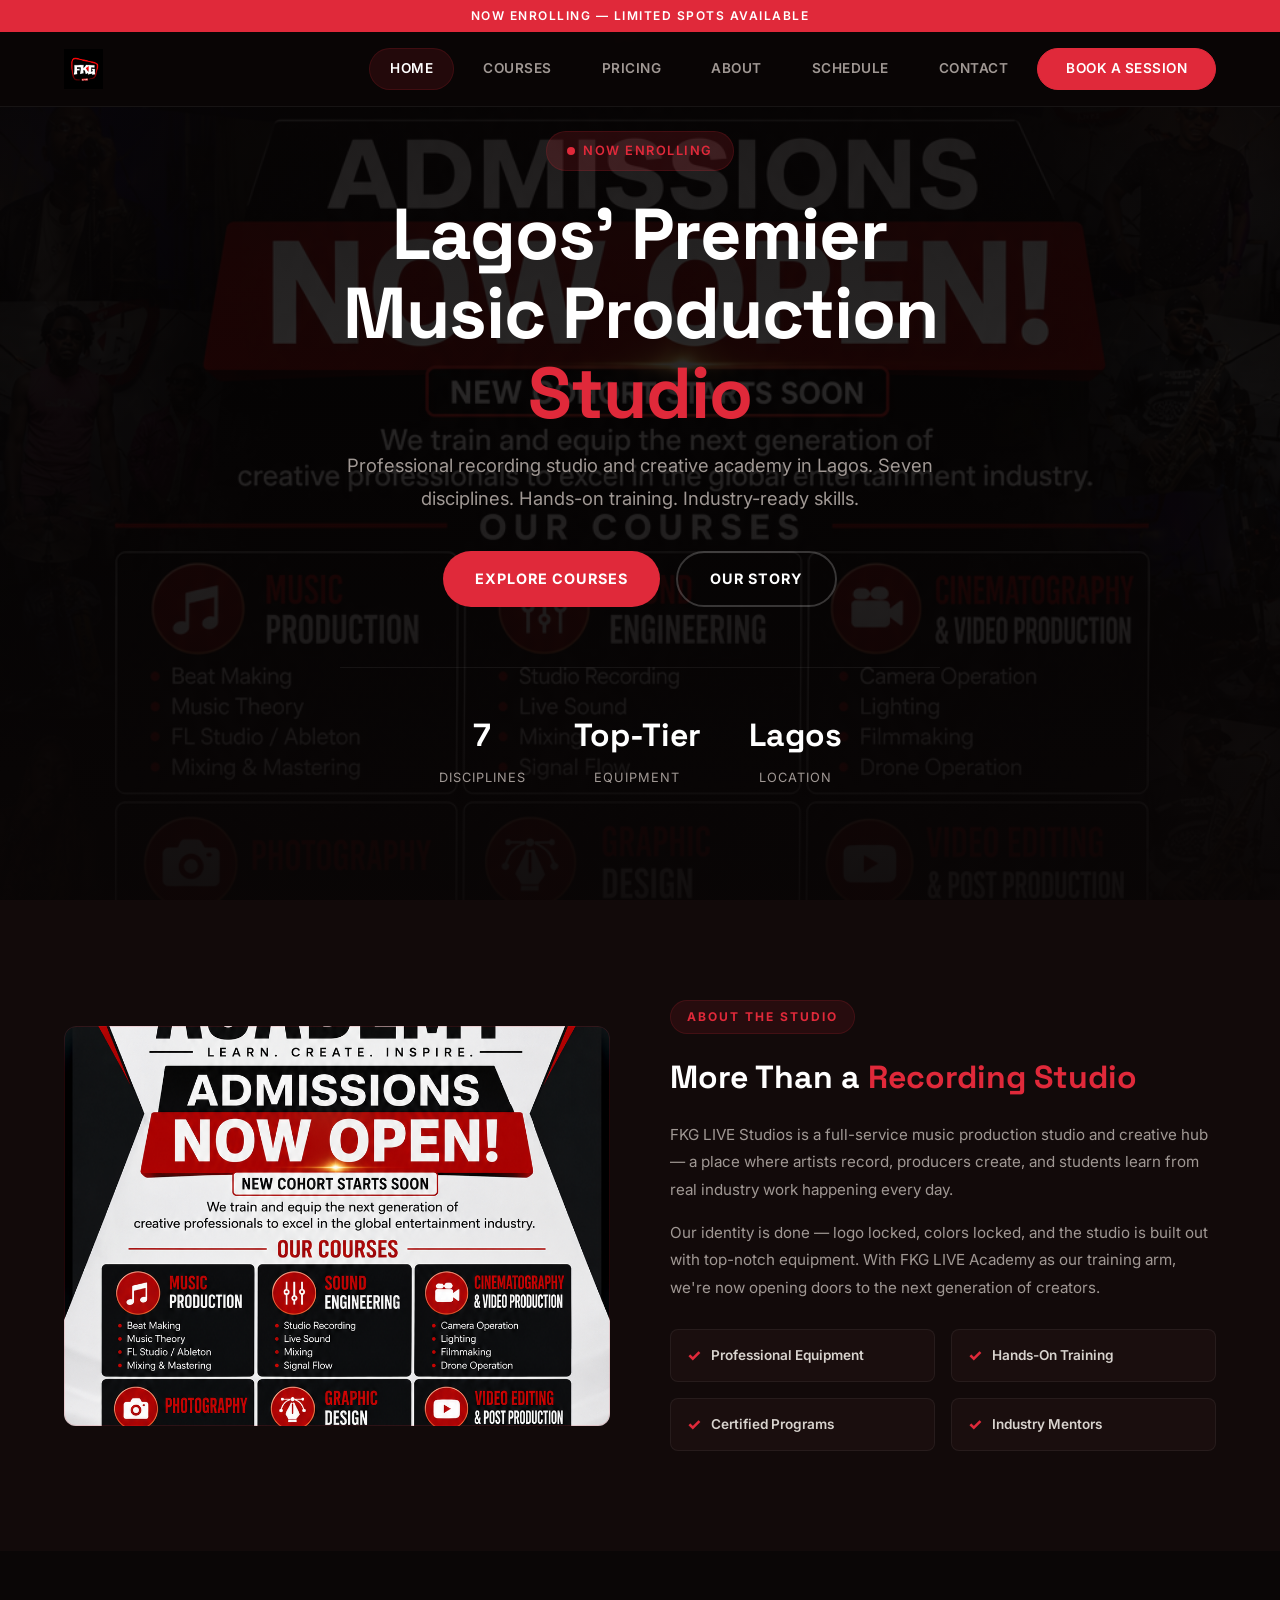
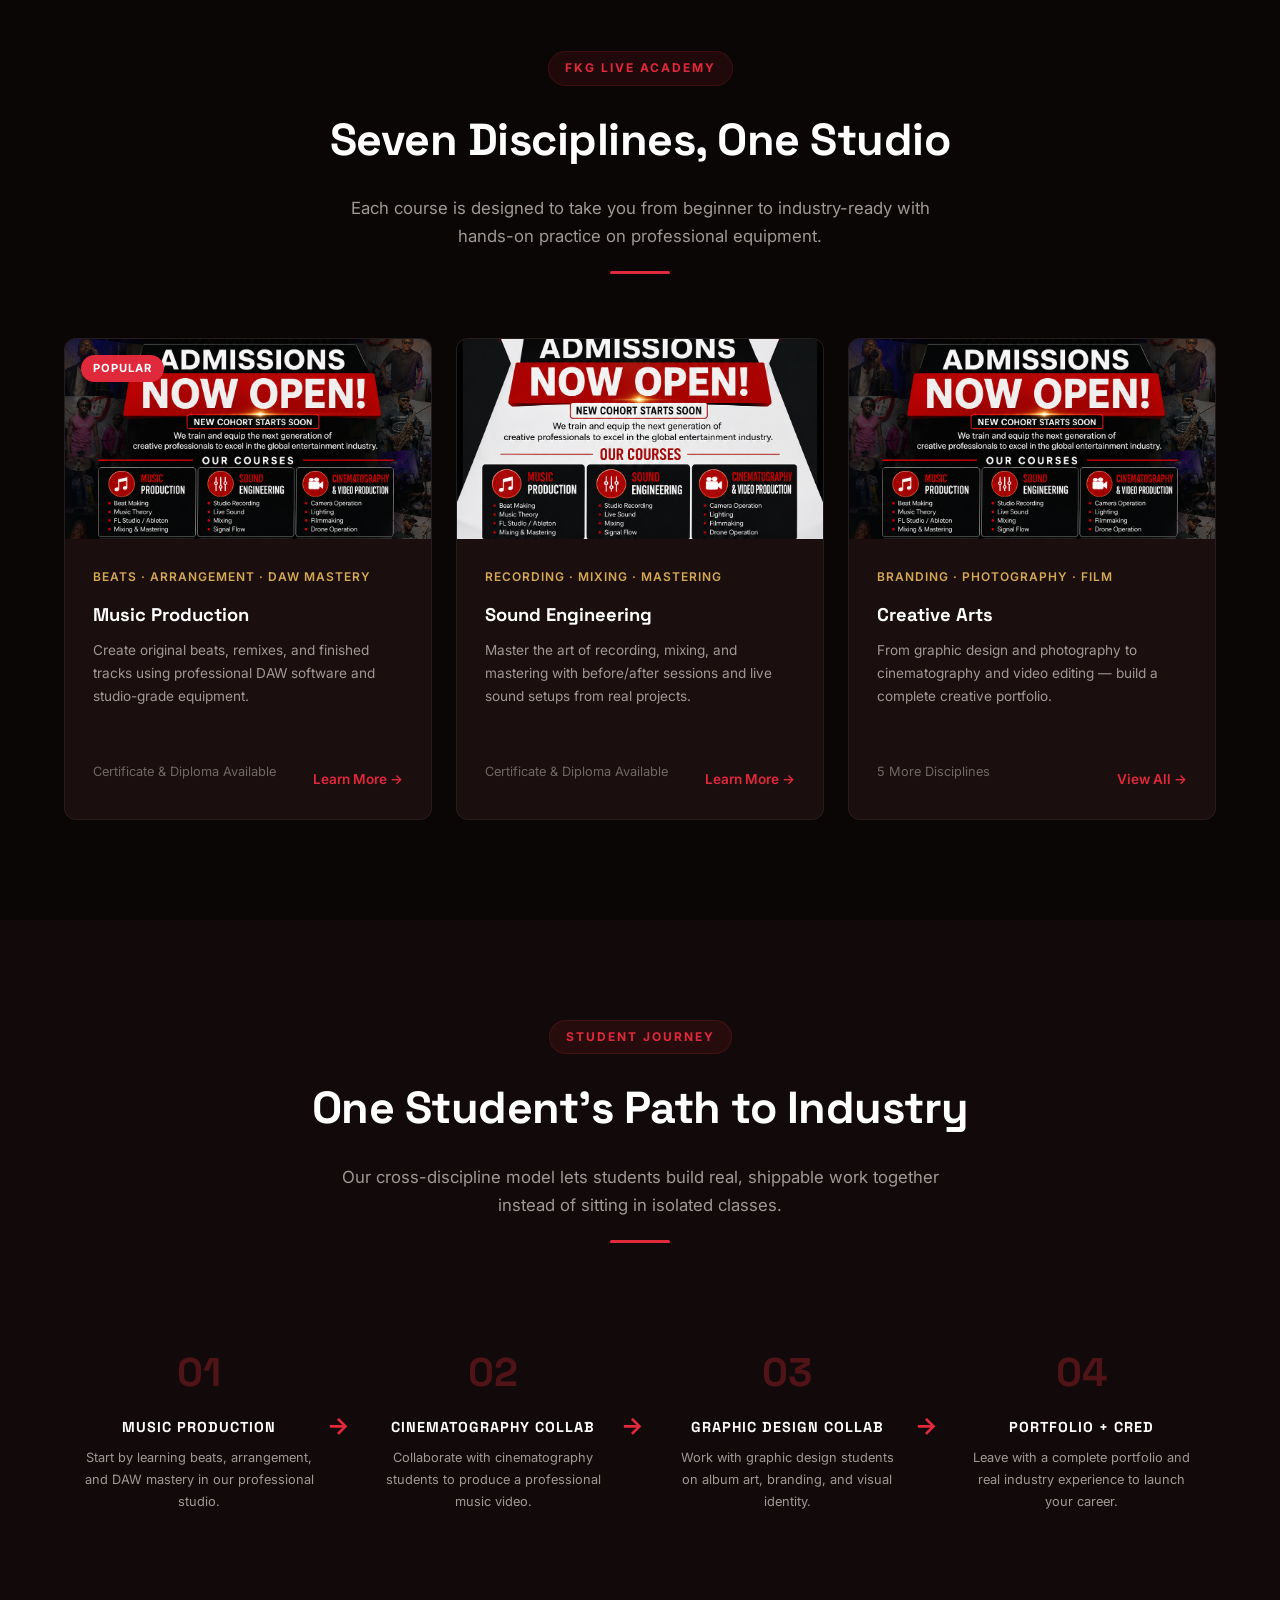
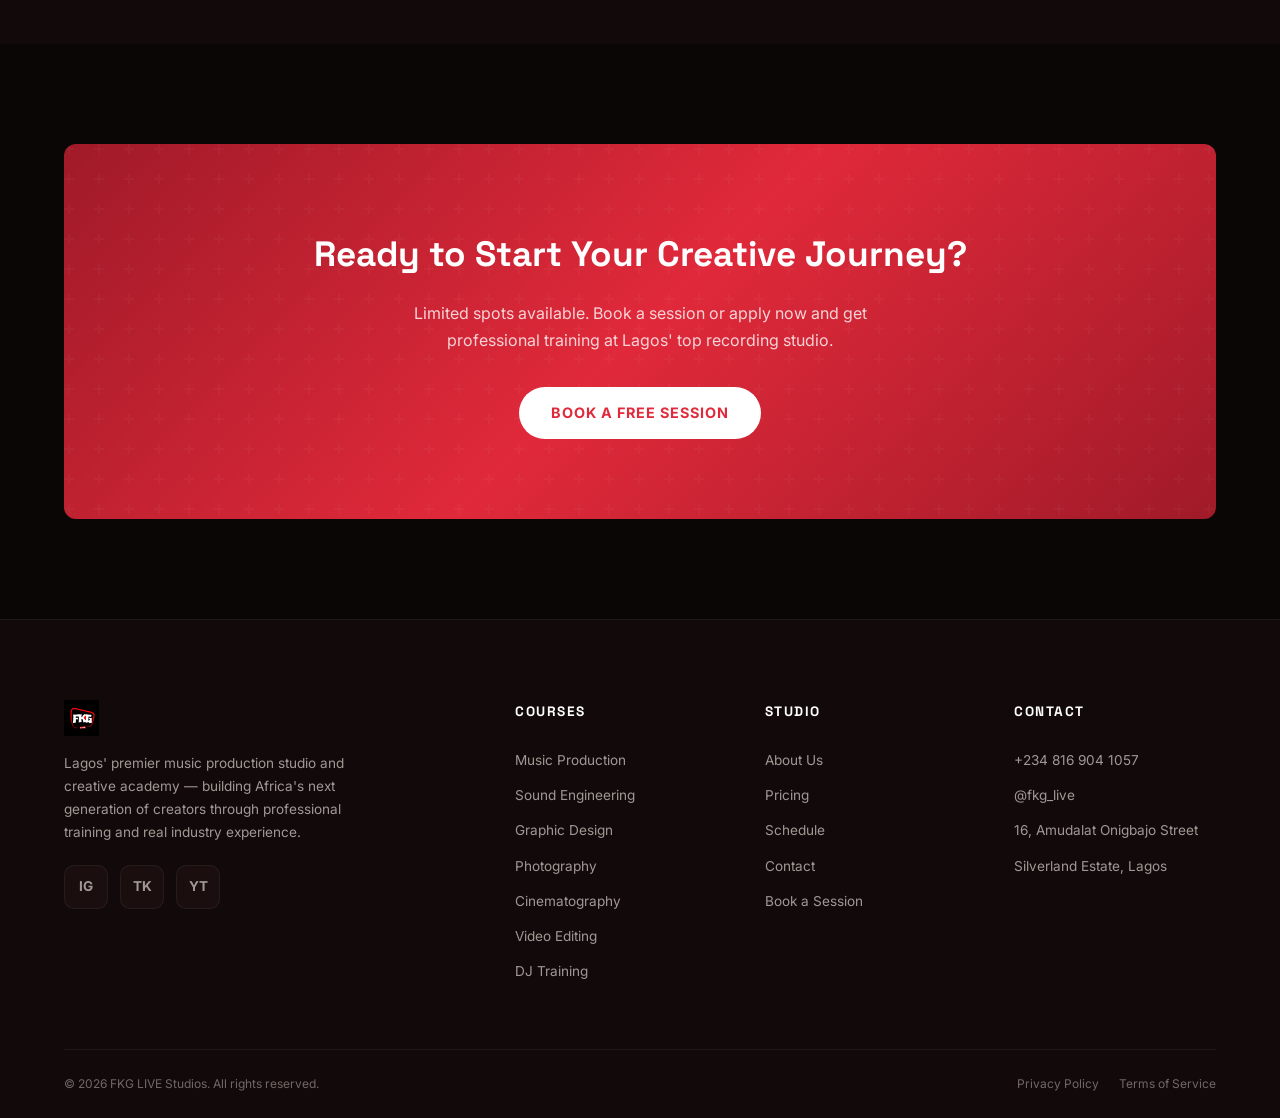
==== index.html @ d5b97501 "FKG LIVE Studios: Rebrand from academy to studio-first, remove flier images, fix navbar logo placeme" ====
<!DOCTYPE html>
<html lang="en">
<head>
  <meta charset="UTF-8">
  <meta name="viewport" content="width=device-width, initial-scale=1.0">
  <title>FKG LIVE Studios — Music Production Studio & Creative Academy in Lagos</title>
  <meta name="description" content="FKG LIVE Studios is Lagos' premier music production studio and creative academy. Professional training in Music Production, Sound Engineering, Graphic Design, Photography, Cinematography, Video Editing, and DJ Training.">
  <meta name="keywords" content="music production Lagos, sound engineering Nigeria, creative studio Lagos, DJ training, graphic design course, photography studio, cinematography course, FKG LIVE">
  <meta name="author" content="FKG LIVE Studios">
  <meta property="og:title" content="FKG LIVE Studios — Lagos' Premier Music Production Studio & Creative Academy">
  <meta property="og:description" content="Lagos' premier music production studio and creative academy. 7 disciplines. Professional certification. Hands-on training.">
  <meta property="og:type" content="website">
  <meta property="og:url" content="https://fkglive.com">
  <link rel="canonical" href="https://fkglive.com">
  <link rel="stylesheet" href="css/style.css">
  <script type="application/ld+json">
  {
    "@context": "https://schema.org",
    "@type": "MusicRecordingStudio",
    "name": "FKG LIVE Studios",
    "description": "Lagos' premier music production studio and creative academy offering professional training in 7 disciplines.",
    "url": "https://fkglive.com",
    "telephone": "+2348169041057",
    "address": {
      "@type": "PostalAddress",
      "streetAddress": "16, Amudalat Onigbajo Street, Silverland Estate",
      "addressLocality": "Lagos",
      "addressCountry": "NG"
    },
    "sameAs": [
      "https://instagram.com/fkg_live",
      "https://tiktok.com/@fkg_live",
      "https://youtube.com/@fkglive"
    ],
    "hasOfferCatalog": {
      "@type": "OfferCatalog",
      "name": "FKG LIVE Academy — Creative Training Programs",
      "itemListElement": [
        {"@type": "Offer", "itemOffered": {"@type": "EducationalOccupationalProgram", "name": "Music Production"}},
        {"@type": "Offer", "itemOffered": {"@type": "EducationalOccupationalProgram", "name": "Sound Engineering"}},
        {"@type": "Offer", "itemOffered": {"@type": "EducationalOccupationalProgram", "name": "Graphic Design"}},
        {"@type": "Offer", "itemOffered": {"@type": "EducationalOccupationalProgram", "name": "Photography"}},
        {"@type": "Offer", "itemOffered": {"@type": "EducationalOccupationalProgram", "name": "Cinematography"}},
        {"@type": "Offer", "itemOffered": {"@type": "EducationalOccupationalProgram", "name": "Video Editing"}},
        {"@type": "Offer", "itemOffered": {"@type": "EducationalOccupationalProgram", "name": "DJ Training"}}
      ]
    }
  }
  </script>
</head>
<body>

<!-- NAVIGATION -->
<nav class="navbar" id="navbar">
  <div class="nav-top">
    <p>Now Enrolling — Limited Spots Available</p>
  </div>
  <div class="nav-main">
    <a href="index.html" class="nav-logo">
      <img src="images/logo.jpeg" alt="FKG LIVE Studios">
    </a>
    <button class="mobile-toggle" onclick="document.querySelector('.nav-links').classList.toggle('open')">☰</button>
    <div class="nav-links">
      <a href="index.html" class="active">Home</a>
      <a href="courses.html">Courses</a>
      <a href="pricing.html">Pricing</a>
      <a href="about.html">About</a>
      <a href="schedule.html">Schedule</a>
      <a href="contact.html">Contact</a>
      <a href="contact.html" class="nav-cta">Book a Session</a>
    </div>
  </div>
</nav>

<!-- HERO -->
<section class="hero">
  <div class="hero-bg">
    <img src="images/studio-1.png" alt="FKG LIVE Studios Recording Studio">
    <div class="hero-overlay"></div>
  </div>
  <div class="hero-content">
    <div class="hero-badge">Now Enrolling</div>
    <h1>Lagos' Premier<br>Music Production<br><span>Studio</span></h1>
    <p class="hero-sub">Professional recording studio and creative academy in Lagos. Seven disciplines. Hands-on training. Industry-ready skills.</p>
    <div class="hero-buttons">
      <a href="courses.html" class="btn btn-primary">Explore Courses</a>
      <a href="about.html" class="btn btn-outline">Our Story</a>
    </div>
    <div class="hero-stats">
      <div class="hero-stat">
        <h3>7</h3>
        <p>Disciplines</p>
      </div>
      <div class="hero-stat">
        <h3>Top-Tier</h3>
        <p>Equipment</p>
      </div>
      <div class="hero-stat">
        <h3>Lagos</h3>
        <p>Location</p>
      </div>
    </div>
  </div>
</section>

<!-- ABOUT PREVIEW -->
<section style="background: var(--bg-secondary);">
  <div class="container">
    <div class="about-grid">
      <div class="about-img fade-up">
        <img src="images/studio-2.png" alt="FKG LIVE Studios Interior">
      </div>
      <div class="about-text fade-up stagger-1">
        <div class="section-badge">About The Studio</div>
        <h2>More Than a <span>Recording Studio</span></h2>
        <p>FKG LIVE Studios is a full-service music production studio and creative hub — a place where artists record, producers create, and students learn from real industry work happening every day.</p>
        <p>Our identity is done — logo locked, colors locked, and the studio is built out with top-notch equipment. With FKG LIVE Academy as our training arm, we're now opening doors to the next generation of creators.</p>
        <div class="about-features">
          <div class="about-feature"><span>Professional Equipment</span></div>
          <div class="about-feature"><span>Hands-On Training</span></div>
          <div class="about-feature"><span>Certified Programs</span></div>
          <div class="about-feature"><span>Industry Mentors</span></div>
        </div>
      </div>
    </div>
  </div>
</section>

<!-- COURSES PREVIEW -->
<section>
  <div class="container">
    <div class="section-header">
      <div class="section-badge">FKG LIVE Academy</div>
      <h2>Seven Disciplines, One Studio</h2>
      <p>Each course is designed to take you from beginner to industry-ready with hands-on practice on professional equipment.</p>
      <div class="section-divider"></div>
    </div>
    <div class="courses-grid">
      <div class="course-card fade-up">
        <div class="course-card-img">
          <img src="images/studio-1.png" alt="Music Production Studio">
          <div class="course-card-badge">Popular</div>
        </div>
        <div class="course-card-body">
          <div class="course-card-skills">Beats · Arrangement · DAW Mastery</div>
          <h3>Music Production</h3>
          <p>Create original beats, remixes, and finished tracks using professional DAW software and studio-grade equipment.</p>
        </div>
        <div class="course-card-footer">
          <span>Certificate & Diploma Available</span>
          <a href="courses.html" class="card-link">Learn More →</a>
        </div>
      </div>
      <div class="course-card fade-up stagger-1">
        <div class="course-card-img">
          <img src="images/studio-2.png" alt="Sound Engineering">
        </div>
        <div class="course-card-body">
          <div class="course-card-skills">Recording · Mixing · Mastering</div>
          <h3>Sound Engineering</h3>
          <p>Master the art of recording, mixing, and mastering with before/after sessions and live sound setups from real projects.</p>
        </div>
        <div class="course-card-footer">
          <span>Certificate & Diploma Available</span>
          <a href="courses.html" class="card-link">Learn More →</a>
        </div>
      </div>
      <div class="course-card fade-up stagger-2">
        <div class="course-card-img">
          <img src="images/studio-1.png" alt="Creative Arts Studio">
        </div>
        <div class="course-card-body">
          <div class="course-card-skills">Branding · Photography · Film</div>
          <h3>Creative Arts</h3>
          <p>From graphic design and photography to cinematography and video editing — build a complete creative portfolio.</p>
        </div>
        <div class="course-card-footer">
          <span>5 More Disciplines</span>
          <a href="courses.html" class="card-link">View All →</a>
        </div>
      </div>
    </div>
  </div>
</section>

<!-- JOURNEY -->
<section style="background: var(--bg-secondary);">
  <div class="container">
    <div class="section-header">
      <div class="section-badge">Student Journey</div>
      <h2>One Student's Path to Industry</h2>
      <p>Our cross-discipline model lets students build real, shippable work together instead of sitting in isolated classes.</p>
      <div class="section-divider"></div>
    </div>
    <div class="journey-grid fade-up">
      <div class="journey-step">
        <div class="journey-num">01</div>
        <h4>Music Production</h4>
        <p>Start by learning beats, arrangement, and DAW mastery in our professional studio.</p>
      </div>
      <div class="journey-step">
        <div class="journey-num">02</div>
        <h4>Cinematography Collab</h4>
        <p>Collaborate with cinematography students to produce a professional music video.</p>
      </div>
      <div class="journey-step">
        <div class="journey-num">03</div>
        <h4>Graphic Design Collab</h4>
        <p>Work with graphic design students on album art, branding, and visual identity.</p>
      </div>
      <div class="journey-step">
        <div class="journey-num">04</div>
        <h4>Portfolio + Cred</h4>
        <p>Leave with a complete portfolio and real industry experience to launch your career.</p>
      </div>
    </div>
  </div>
</section>

<!-- CTA -->
<section>
  <div class="container">
    <div class="cta-banner fade-up">
      <h2>Ready to Start Your Creative Journey?</h2>
      <p>Limited spots available. Book a session or apply now and get professional training at Lagos' top recording studio.</p>
      <a href="contact.html" class="btn btn-primary">Book a Free Session</a>
    </div>
  </div>
</section>

<!-- FOOTER -->
<footer class="footer">
  <div class="container">
    <div class="footer-grid">
      <div class="footer-brand">
        <img src="images/logo.jpeg" alt="FKG LIVE Studios">
        <p>Lagos' premier music production studio and creative academy — building Africa's next generation of creators through professional training and real industry experience.</p>
        <div class="social-links" style="margin-top: 20px;">
          <a href="https://instagram.com/fkg_live" class="social-link" target="_blank">IG</a>
          <a href="https://tiktok.com/@fkg_live" class="social-link" target="_blank">TK</a>
          <a href="https://youtube.com/@fkglive" class="social-link" target="_blank">YT</a>
        </div>
      </div>
      <div class="footer-col">
        <h4>Courses</h4>
        <a href="courses.html#music-production">Music Production</a>
        <a href="courses.html#sound-engineering">Sound Engineering</a>
        <a href="courses.html#graphic-design">Graphic Design</a>
        <a href="courses.html#photography">Photography</a>
        <a href="courses.html#cinematography">Cinematography</a>
        <a href="courses.html#video-editing">Video Editing</a>
        <a href="courses.html#dj-training">DJ Training</a>
      </div>
      <div class="footer-col">
        <h4>Studio</h4>
        <a href="about.html">About Us</a>
        <a href="pricing.html">Pricing</a>
        <a href="schedule.html">Schedule</a>
        <a href="contact.html">Contact</a>
        <a href="contact.html">Book a Session</a>
      </div>
      <div class="footer-col">
        <h4>Contact</h4>
        <a href="tel:+2348169041057">+234 816 904 1057</a>
        <a href="https://instagram.com/fkg_live">@fkg_live</a>
        <a href="#">16, Amudalat Onigbajo Street</a>
        <a href="#">Silverland Estate, Lagos</a>
      </div>
    </div>
    <div class="footer-bottom">
      <p>&copy; 2026 FKG LIVE Studios. All rights reserved.</p>
      <div class="footer-bottom-links">
        <a href="#">Privacy Policy</a>
        <a href="#">Terms of Service</a>
      </div>
    </div>
  </div>
</footer>

<script>
window.addEventListener('scroll', () => {
  document.getElementById('navbar').classList.toggle('scrolled', window.scrollY > 50);
});
const observer = new IntersectionObserver(entries => {
  entries.forEach(e => { if (e.isIntersecting) { e.target.classList.add('visible'); } });
}, { threshold: 0.1 });
document.querySelectorAll('.fade-up').forEach(el => observer.observe(el));
</script>

</body>
</html>
---- css/style.css ----
/* ================================
   FKG LIVE STUDIOS — Website Styles
   ================================ */
@import url('https://fonts.googleapis.com/css2?family=Inter:wght@300;400;500;600;700;800;900&family=Space+Grotesk:wght@400;500;600;700&display=swap');

:root {
  --bg-primary: #0a0606;
  --bg-secondary: #120a0a;
  --bg-card: #1a0e0e;
  --bg-card-hover: #221414;
  --bg-nav: rgba(10, 6, 6, 0.95);
  --red: #e0293a;
  --red-dark: #a01a28;
  --red-glow: rgba(224, 41, 58, 0.3);
  --gold: #d4a853;
  --gold-dark: #b08a3a;
  --white: #ffffff;
  --off-white: #f5f0eb;
  --light: #d8d3ce;
  --medium: #a09894;
  --dark: #706864;
  --border: rgba(224, 41, 58, 0.15);
  --border-light: rgba(255, 255, 255, 0.06);
  --shadow: 0 4px 30px rgba(0, 0, 0, 0.4);
  --shadow-red: 0 4px 30px rgba(224, 41, 58, 0.15);
  --radius: 12px;
  --radius-sm: 8px;
  --transition: all 0.3s cubic-bezier(0.4, 0, 0.2, 1);
}

*, *::before, *::after { margin: 0; padding: 0; box-sizing: border-box; }

html { scroll-behavior: smooth; font-size: 16px; }

body {
  font-family: 'Inter', -apple-system, BlinkMacSystemFont, sans-serif;
  background: var(--bg-primary);
  color: var(--light);
  line-height: 1.7;
  overflow-x: hidden;
  -webkit-font-smoothing: antialiased;
}

a { color: inherit; text-decoration: none; transition: var(--transition); }
img { max-width: 100%; height: auto; display: block; }
ul { list-style: none; }

.container { max-width: 1200px; margin: 0 auto; padding: 0 24px; }

/* ================================
   NAVIGATION
   ================================ */
.navbar {
  position: fixed; top: 0; left: 0; right: 0; z-index: 1000;
  background: var(--bg-nav);
  backdrop-filter: blur(20px);
  -webkit-backdrop-filter: blur(20px);
  border-bottom: 1px solid var(--border-light);
  transition: var(--transition);
}
.navbar.scrolled { background: rgba(10, 6, 6, 0.98); box-shadow: 0 2px 30px rgba(0,0,0,0.5); }
.nav-top { background: var(--red); padding: 6px 0; text-align: center; }
.nav-top p { color: var(--white); font-size: 0.75rem; font-weight: 600; letter-spacing: 1.5px; text-transform: uppercase; }
.nav-main { display: flex; align-items: center; justify-content: space-between; padding: 16px 24px; max-width: 1200px; margin: 0 auto; }
.nav-logo img { height: 40px; width: auto; filter: brightness(1.1); }
.nav-links { display: flex; gap: 8px; flex-wrap: wrap; justify-content: center; align-items: center; }
.nav-links a {
  padding: 8px 20px; border-radius: 50px; font-size: 0.85rem; font-weight: 600;
  color: var(--medium); letter-spacing: 0.5px; text-transform: uppercase;
  border: 1px solid transparent; transition: var(--transition);
}
.nav-links a:hover, .nav-links a.active {
  color: var(--white); background: rgba(224, 41, 58, 0.12); border-color: var(--border);
}
.nav-cta {
  background: var(--red) !important; color: var(--white) !important;
  border-color: var(--red) !important; padding: 8px 28px !important;
}
.nav-cta:hover { background: var(--red-dark) !important; transform: translateY(-1px); box-shadow: var(--shadow-red); }
.mobile-toggle { display: none; background: none; border: none; color: var(--white); font-size: 1.5rem; cursor: pointer; }

/* ================================
   HERO SECTION
   ================================ */
.hero {
  position: relative; min-height: 100vh; display: flex; align-items: center;
  justify-content: center; overflow: hidden; padding-top: 120px;
}
.hero-bg {
  position: absolute; inset: 0; z-index: 0;
}
.hero-bg img { width: 100%; height: 100%; object-fit: cover; filter: brightness(0.25) saturate(0.8); }
.hero-overlay {
  position: absolute; inset: 0; z-index: 1;
  background: linear-gradient(180deg, rgba(10,6,6,0.7) 0%, rgba(10,6,6,0.4) 40%, rgba(10,6,6,0.85) 100%);
}
.hero-content { position: relative; z-index: 2; text-align: center; max-width: 800px; padding: 0 24px; }
.hero-badge {
  display: inline-flex; align-items: center; gap: 8px; padding: 8px 20px;
  background: rgba(224, 41, 58, 0.15); border: 1px solid var(--border);
  border-radius: 50px; margin-bottom: 24px; font-size: 0.8rem; font-weight: 600;
  color: var(--red); text-transform: uppercase; letter-spacing: 1.5px;
}
.hero-badge::before { content: ''; width: 8px; height: 8px; background: var(--red); border-radius: 50%; animation: pulse 2s infinite; }
@keyframes pulse { 0%, 100% { opacity: 1; } 50% { opacity: 0.4; } }
.hero h1 {
  font-family: 'Space Grotesk', sans-serif; font-size: clamp(2.5rem, 6vw, 4.5rem);
  font-weight: 800; color: var(--white); line-height: 1.1; margin-bottom: 16px;
  letter-spacing: -1px;
}
.hero h1 span { color: var(--red); }
.hero-sub { font-size: 1.15rem; color: var(--medium); max-width: 600px; margin: 0 auto 36px; line-height: 1.8; }
.hero-buttons { display: flex; gap: 16px; justify-content: center; flex-wrap: wrap; }
.btn {
  display: inline-flex; align-items: center; gap: 8px; padding: 14px 32px;
  border-radius: 50px; font-size: 0.9rem; font-weight: 700; text-transform: uppercase;
  letter-spacing: 1px; border: none; cursor: pointer; transition: var(--transition);
}
.btn-primary { background: var(--red); color: var(--white); }
.btn-primary:hover { background: var(--red-dark); transform: translateY(-2px); box-shadow: var(--shadow-red); }
.btn-outline { background: transparent; color: var(--white); border: 2px solid rgba(255,255,255,0.2); }
.btn-outline:hover { border-color: var(--red); color: var(--red); background: rgba(224,41,58,0.05); }
.btn-gold { background: var(--gold); color: var(--bg-primary); }
.btn-gold:hover { background: var(--gold-dark); transform: translateY(-2px); }
.hero-stats { display: flex; justify-content: center; gap: 48px; margin-top: 60px; padding-top: 40px; border-top: 1px solid var(--border-light); }
.hero-stat h3 { font-family: 'Space Grotesk', sans-serif; font-size: 2rem; font-weight: 700; color: var(--white); }
.hero-stat p { font-size: 0.8rem; color: var(--medium); text-transform: uppercase; letter-spacing: 1px; margin-top: 4px; }

/* ================================
   SECTION STYLES
   ================================ */
section { padding: 100px 0; }
.section-header { text-align: center; margin-bottom: 64px; }
.section-badge {
  display: inline-block; padding: 6px 16px; background: rgba(224,41,58,0.1);
  border: 1px solid var(--border); border-radius: 50px; font-size: 0.75rem;
  font-weight: 700; color: var(--red); text-transform: uppercase; letter-spacing: 2px; margin-bottom: 16px;
}
.section-header h2 {
  font-family: 'Space Grotesk', sans-serif; font-size: clamp(1.8rem, 4vw, 2.8rem);
  font-weight: 800; color: var(--white); margin-bottom: 16px; letter-spacing: -0.5px;
}
.section-header p { font-size: 1.05rem; color: var(--medium); max-width: 600px; margin: 0 auto; }
.section-divider { width: 60px; height: 3px; background: var(--red); margin: 20px auto 0; border-radius: 2px; }

/* ================================
   CARDS
   ================================ */
.card {
  background: var(--bg-card); border: 1px solid var(--border-light); border-radius: var(--radius);
  padding: 36px; transition: var(--transition); position: relative; overflow: hidden;
}
.card::before {
  content: ''; position: absolute; top: 0; left: 0; width: 4px; height: 100%;
  background: var(--red); border-radius: 4px 0 0 4px; opacity: 0; transition: var(--transition);
}
.card:hover { background: var(--bg-card-hover); border-color: var(--border); transform: translateY(-4px); box-shadow: var(--shadow); }
.card:hover::before { opacity: 1; }
.card-icon { width: 56px; height: 56px; border-radius: 12px; display: flex; align-items: center; justify-content: center; font-size: 1.5rem; margin-bottom: 20px; background: rgba(224,41,58,0.1); color: var(--red); }
.card-icon.gold { background: rgba(212,168,83,0.1); color: var(--gold); }
.card h3 { font-family: 'Space Grotesk', sans-serif; font-size: 1.2rem; font-weight: 700; color: var(--white); margin-bottom: 10px; }
.card p { font-size: 0.9rem; color: var(--medium); line-height: 1.7; }
.card-link { display: inline-flex; align-items: center; gap: 6px; margin-top: 16px; font-size: 0.85rem; font-weight: 600; color: var(--red); }
.card-link:hover { gap: 10px; }

/* ================================
   COURSES GRID
   ================================ */
.courses-grid { display: grid; grid-template-columns: repeat(auto-fit, minmax(340px, 1fr)); gap: 24px; }
.course-card {
  background: var(--bg-card); border: 1px solid var(--border-light); border-radius: var(--radius);
  overflow: hidden; transition: var(--transition);
}
.course-card:hover { border-color: var(--border); transform: translateY(-4px); box-shadow: var(--shadow); }
.course-card-img { height: 200px; overflow: hidden; position: relative; }
.course-card-img img { width: 100%; height: 100%; object-fit: cover; transition: transform 0.6s ease; }
.course-card:hover .course-card-img img { transform: scale(1.05); }
.course-card-badge {
  position: absolute; top: 16px; left: 16px; padding: 4px 12px; background: var(--red);
  border-radius: 50px; font-size: 0.7rem; font-weight: 700; color: var(--white);
  text-transform: uppercase; letter-spacing: 1px;
}
.course-card-body { padding: 28px; }
.course-card-body h3 { font-family: 'Space Grotesk', sans-serif; font-size: 1.15rem; font-weight: 700; color: var(--white); margin-bottom: 8px; }
.course-card-skills { font-size: 0.75rem; font-weight: 600; color: var(--gold); text-transform: uppercase; letter-spacing: 1px; margin-bottom: 12px; }
.course-card-body p { font-size: 0.85rem; color: var(--medium); margin-bottom: 16px; }
.course-card-footer { padding: 0 28px 28px; display: flex; justify-content: space-between; align-items: center; }
.course-card-footer span { font-size: 0.8rem; color: var(--dark); }

/* ================================
   PRICING
   ================================ */
.pricing-grid { display: grid; grid-template-columns: repeat(auto-fit, minmax(260px, 1fr)); gap: 24px; }
.pricing-card {
  background: var(--bg-card); border: 1px solid var(--border-light); border-radius: var(--radius);
  padding: 36px 28px; text-align: center; transition: var(--transition); position: relative;
}
.pricing-card.featured { border-color: var(--red); background: linear-gradient(180deg, rgba(224,41,58,0.08) 0%, var(--bg-card) 100%); }
.pricing-card.featured::before { content: 'MOST POPULAR'; position: absolute; top: -1px; left: 50%; transform: translateX(-50%); padding: 6px 20px; background: var(--red); border-radius: 0 0 8px 8px; font-size: 0.65rem; font-weight: 800; color: var(--white); letter-spacing: 1.5px; }
.pricing-card:hover { transform: translateY(-4px); box-shadow: var(--shadow); }
.pricing-card h3 { font-family: 'Space Grotesk', sans-serif; font-size: 1rem; font-weight: 700; color: var(--gold); text-transform: uppercase; letter-spacing: 1px; margin-bottom: 8px; }
.pricing-card .price { font-family: 'Space Grotesk', sans-serif; font-size: 2.5rem; font-weight: 800; color: var(--white); margin: 16px 0 4px; }
.pricing-card .price small { font-size: 0.9rem; color: var(--medium); font-weight: 400; }
.pricing-card .duration { font-size: 0.85rem; color: var(--dark); margin-bottom: 24px; }
.pricing-card ul { text-align: left; margin-bottom: 28px; }
.pricing-card li { padding: 10px 0; border-bottom: 1px solid var(--border-light); font-size: 0.85rem; color: var(--medium); display: flex; align-items: center; gap: 8px; }
.pricing-card li::before { content: '✓'; color: var(--red); font-weight: 700; font-size: 0.8rem; }
.pricing-card .btn { width: 100%; justify-content: center; }

/* ================================
   ABOUT
   ================================ */
.about-grid { display: grid; grid-template-columns: 1fr 1fr; gap: 60px; align-items: center; }
.about-img { border-radius: var(--radius); overflow: hidden; position: relative; }
.about-img img { width: 100%; height: 400px; object-fit: cover; }
.about-img::after { content: ''; position: absolute; inset: 0; border: 1px solid var(--border); border-radius: var(--radius); }
.about-text h2 { font-family: 'Space Grotesk', sans-serif; font-size: 2rem; font-weight: 800; color: var(--white); margin-bottom: 16px; }
.about-text h2 span { color: var(--red); }
.about-text p { font-size: 0.95rem; color: var(--medium); margin-bottom: 16px; line-height: 1.8; }
.about-features { display: grid; grid-template-columns: 1fr 1fr; gap: 16px; margin-top: 28px; }
.about-feature { display: flex; align-items: center; gap: 10px; padding: 12px 16px; background: var(--bg-card); border-radius: var(--radius-sm); border: 1px solid var(--border-light); }
.about-feature span { font-size: 0.85rem; font-weight: 600; color: var(--light); }
.about-feature::before { content: '✓'; color: var(--red); font-weight: 800; }

/* ================================
   JOURNEY / STEPS
   ================================ */
.journey-grid { display: grid; grid-template-columns: repeat(4, 1fr); gap: 24px; }
.journey-step { text-align: center; padding: 32px 20px; position: relative; }
.journey-step::after { content: '→'; position: absolute; right: -16px; top: 50%; transform: translateY(-50%); color: var(--red); font-size: 1.5rem; font-weight: 700; }
.journey-step:last-child::after { display: none; }
.journey-num { font-family: 'Space Grotesk', sans-serif; font-size: 2.5rem; font-weight: 800; color: var(--red); opacity: 0.3; margin-bottom: 8px; }
.journey-step h4 { font-family: 'Space Grotesk', sans-serif; font-size: 0.9rem; font-weight: 700; color: var(--white); text-transform: uppercase; letter-spacing: 1px; margin-bottom: 8px; }
.journey-step p { font-size: 0.8rem; color: var(--medium); }

/* ================================
   TESTIMONIALS
   ================================ */
.testimonials-grid { display: grid; grid-template-columns: repeat(auto-fit, minmax(320px, 1fr)); gap: 24px; }
.testimonial-card { background: var(--bg-card); border: 1px solid var(--border-light); border-radius: var(--radius); padding: 32px; }
.testimonial-card .stars { color: var(--gold); font-size: 0.9rem; margin-bottom: 16px; letter-spacing: 2px; }
.testimonial-card blockquote { font-size: 0.95rem; color: var(--light); font-style: italic; line-height: 1.8; margin-bottom: 20px; }
.testimonial-author { display: flex; align-items: center; gap: 12px; }
.testimonial-avatar { width: 44px; height: 44px; border-radius: 50%; background: var(--bg-secondary); border: 2px solid var(--border); display: flex; align-items: center; justify-content: center; font-weight: 700; color: var(--red); font-size: 0.9rem; }
.testimonial-info h5 { font-size: 0.85rem; font-weight: 700; color: var(--white); }
.testimonial-info p { font-size: 0.75rem; color: var(--dark); }

/* ================================
   CTA BANNER
   ================================ */
.cta-banner {
  background: linear-gradient(135deg, var(--red-dark) 0%, var(--red) 50%, var(--red-dark) 100%);
  border-radius: var(--radius); padding: 80px 40px; text-align: center; position: relative; overflow: hidden;
}
.cta-banner::before { content: ''; position: absolute; inset: 0; background: url("data:image/svg+xml,%3Csvg width='60' height='60' viewBox='0 0 60 60' xmlns='http://www.w3.org/2000/svg'%3E%3Cg fill='none' fill-rule='evenodd'%3E%3Cg fill='%23ffffff' fill-opacity='0.03'%3E%3Cpath d='M36 34v-4h-2v4h-4v2h4v4h2v-4h4v-2h-4zm0-30V0h-2v4h-4v2h4v4h2V6h4V4h-4zM6 34v-4H4v4H0v2h4v4h2v-4h4v-2H6zM6 4V0H4v4H0v2h4v4h2V6h4V4H6z'/%3E%3C/g%3E%3C/g%3E%3C/svg%3E"); }
.cta-banner h2 { font-family: 'Space Grotesk', sans-serif; font-size: clamp(1.5rem, 3vw, 2.2rem); font-weight: 800; color: var(--white); margin-bottom: 16px; position: relative; }
.cta-banner p { font-size: 1rem; color: rgba(255,255,255,0.8); margin-bottom: 32px; max-width: 500px; margin-left: auto; margin-right: auto; position: relative; }
.cta-banner .btn { position: relative; }
.cta-banner .btn-primary { background: var(--white); color: var(--red); }
.cta-banner .btn-primary:hover { background: var(--off-white); transform: translateY(-2px); }

/* ================================
   CONTACT
   ================================ */
.contact-grid { display: grid; grid-template-columns: 1fr 1fr; gap: 48px; }
.contact-form { display: flex; flex-direction: column; gap: 20px; }
.form-group { display: flex; flex-direction: column; gap: 8px; }
.form-group label { font-size: 0.8rem; font-weight: 600; color: var(--light); text-transform: uppercase; letter-spacing: 1px; }
.form-group input, .form-group select, .form-group textarea {
  padding: 14px 18px; background: var(--bg-secondary); border: 1px solid var(--border-light);
  border-radius: var(--radius-sm); color: var(--white); font-family: 'Inter', sans-serif;
  font-size: 0.9rem; transition: var(--transition); outline: none;
}
.form-group input:focus, .form-group select:focus, .form-group textarea:focus { border-color: var(--red); box-shadow: 0 0 0 3px var(--red-glow); }
.form-group textarea { resize: vertical; min-height: 120px; }
.contact-info-card { background: var(--bg-card); border: 1px solid var(--border-light); border-radius: var(--radius); padding: 32px; margin-bottom: 20px; }
.contact-info-card h4 { font-family: 'Space Grotesk', sans-serif; font-size: 1rem; font-weight: 700; color: var(--white); margin-bottom: 16px; }
.contact-info-item { display: flex; align-items: flex-start; gap: 12px; padding: 12px 0; border-bottom: 1px solid var(--border-light); }
.contact-info-item:last-child { border-bottom: none; }
.contact-info-icon { width: 40px; height: 40px; border-radius: 10px; background: rgba(224,41,58,0.1); display: flex; align-items: center; justify-content: center; color: var(--red); font-size: 1rem; flex-shrink: 0; }
.contact-info-item h5 { font-size: 0.85rem; font-weight: 700; color: var(--white); margin-bottom: 2px; }
.contact-info-item p { font-size: 0.8rem; color: var(--medium); }
.social-links { display: flex; gap: 12px; margin-top: 16px; }
.social-link { width: 44px; height: 44px; border-radius: 10px; background: var(--bg-card); border: 1px solid var(--border-light); display: flex; align-items: center; justify-content: center; font-size: 0.85rem; font-weight: 700; color: var(--medium); transition: var(--transition); }
.social-link:hover { background: var(--red); border-color: var(--red); color: var(--white); }

/* ================================
   FOOTER
   ================================ */
.footer { background: var(--bg-secondary); border-top: 1px solid var(--border-light); padding: 80px 0 0; }
.footer-grid { display: grid; grid-template-columns: 2fr 1fr 1fr 1fr; gap: 48px; margin-bottom: 60px; }
.footer-brand img { height: 36px; margin-bottom: 16px; filter: brightness(1.1); }
.footer-brand p { font-size: 0.85rem; color: var(--medium); line-height: 1.7; max-width: 300px; }
.footer-col h4 { font-family: 'Space Grotesk', sans-serif; font-size: 0.85rem; font-weight: 700; color: var(--white); text-transform: uppercase; letter-spacing: 1.5px; margin-bottom: 20px; }
.footer-col a { display: block; font-size: 0.85rem; color: var(--medium); padding: 6px 0; }
.footer-col a:hover { color: var(--red); padding-left: 4px; }
.footer-bottom { border-top: 1px solid var(--border-light); padding: 24px 0; display: flex; justify-content: space-between; align-items: center; flex-wrap: wrap; gap: 16px; }
.footer-bottom p { font-size: 0.75rem; color: var(--dark); }
.footer-bottom-links { display: flex; gap: 20px; }
.footer-bottom-links a { font-size: 0.75rem; color: var(--dark); }
.footer-bottom-links a:hover { color: var(--red); }

/* ================================
   PAGE HERO (inner pages)
   ================================ */
.page-hero {
  padding: 160px 0 80px; text-align: center; position: relative; overflow: hidden;
  background: linear-gradient(180deg, var(--bg-secondary) 0%, var(--bg-primary) 100%);
}
.page-hero::before { content: ''; position: absolute; top: 50%; left: 50%; transform: translate(-50%, -50%); width: 600px; height: 600px; background: radial-gradient(circle, var(--red-glow) 0%, transparent 70%); opacity: 0.15; }
.page-hero h1 { font-family: 'Space Grotesk', sans-serif; font-size: clamp(2rem, 5vw, 3.5rem); font-weight: 800; color: var(--white); margin-bottom: 16px; position: relative; }
.page-hero p { font-size: 1.1rem; color: var(--medium); max-width: 600px; margin: 0 auto; position: relative; }

/* ================================
   SCHEDULE TABLE
   ================================ */
.schedule-table { width: 100%; border-collapse: separate; border-spacing: 0; border-radius: var(--radius); overflow: hidden; border: 1px solid var(--border-light); }
.schedule-table th { background: var(--bg-card); padding: 16px 20px; text-align: left; font-size: 0.75rem; font-weight: 700; color: var(--red); text-transform: uppercase; letter-spacing: 1.5px; border-bottom: 1px solid var(--border-light); }
.schedule-table td { padding: 14px 20px; font-size: 0.85rem; color: var(--light); border-bottom: 1px solid var(--border-light); }
.schedule-table tr:last-child td { border-bottom: none; }
.schedule-table tr:hover td { background: rgba(224,41,58,0.03); }
.schedule-badge { display: inline-block; padding: 3px 10px; border-radius: 50px; font-size: 0.7rem; font-weight: 700; text-transform: uppercase; }
.schedule-badge.beginner { background: rgba(212,168,83,0.15); color: var(--gold); }
.schedule-badge.intermediate { background: rgba(224,41,58,0.15); color: var(--red); }
.schedule-badge.all { background: rgba(255,255,255,0.08); color: var(--light); }

/* ================================
   MARKET COMPARISON
   ================================ */
.market-row { display: flex; align-items: center; justify-content: space-between; padding: 16px 24px; border-bottom: 1px solid var(--border-light); transition: var(--transition); }
.market-row:last-child { border-bottom: none; }
.market-row:hover { background: rgba(224,41,58,0.03); }
.market-row.highlight { background: rgba(224,41,58,0.06); border: 1px solid var(--border); border-radius: var(--radius-sm); }
.market-row .label { font-size: 0.9rem; font-weight: 600; color: var(--light); }
.market-row.highlight .label { color: var(--white); }
.market-row .price { font-family: 'Space Grotesk', sans-serif; font-size: 1rem; font-weight: 700; color: var(--medium); }
.market-row.highlight .price { color: var(--gold); font-size: 1.1rem; }

/* ================================
   RESPONSIVE
   ================================ */
@media (max-width: 968px) {
  .about-grid { grid-template-columns: 1fr; }
  .contact-grid { grid-template-columns: 1fr; }
  .footer-grid { grid-template-columns: 1fr 1fr; }
  .journey-grid { grid-template-columns: 1fr 1fr; }
  .journey-step::after { display: none; }
}
@media (max-width: 768px) {
  .nav-links { display: none; }
  .nav-links.open { display: flex; flex-direction: column; width: 100%; padding: 16px 0; }
  .mobile-toggle { display: block; }
  .hero-stats { flex-direction: column; gap: 24px; }
  .footer-grid { grid-template-columns: 1fr; }
  .courses-grid { grid-template-columns: 1fr; }
  .pricing-grid { grid-template-columns: 1fr; }
  .journey-grid { grid-template-columns: 1fr; }
  .about-features { grid-template-columns: 1fr; }
}

/* ================================
   ANIMATIONS
   ================================ */
.fade-up { opacity: 0; transform: translateY(30px); transition: opacity 0.6s ease, transform 0.6s ease; }
.fade-up.visible { opacity: 1; transform: translateY(0); }
.stagger-1 { transition-delay: 0.1s; }
.stagger-2 { transition-delay: 0.2s; }
.stagger-3 { transition-delay: 0.3s; }
.stagger-4 { transition-delay: 0.4s; }
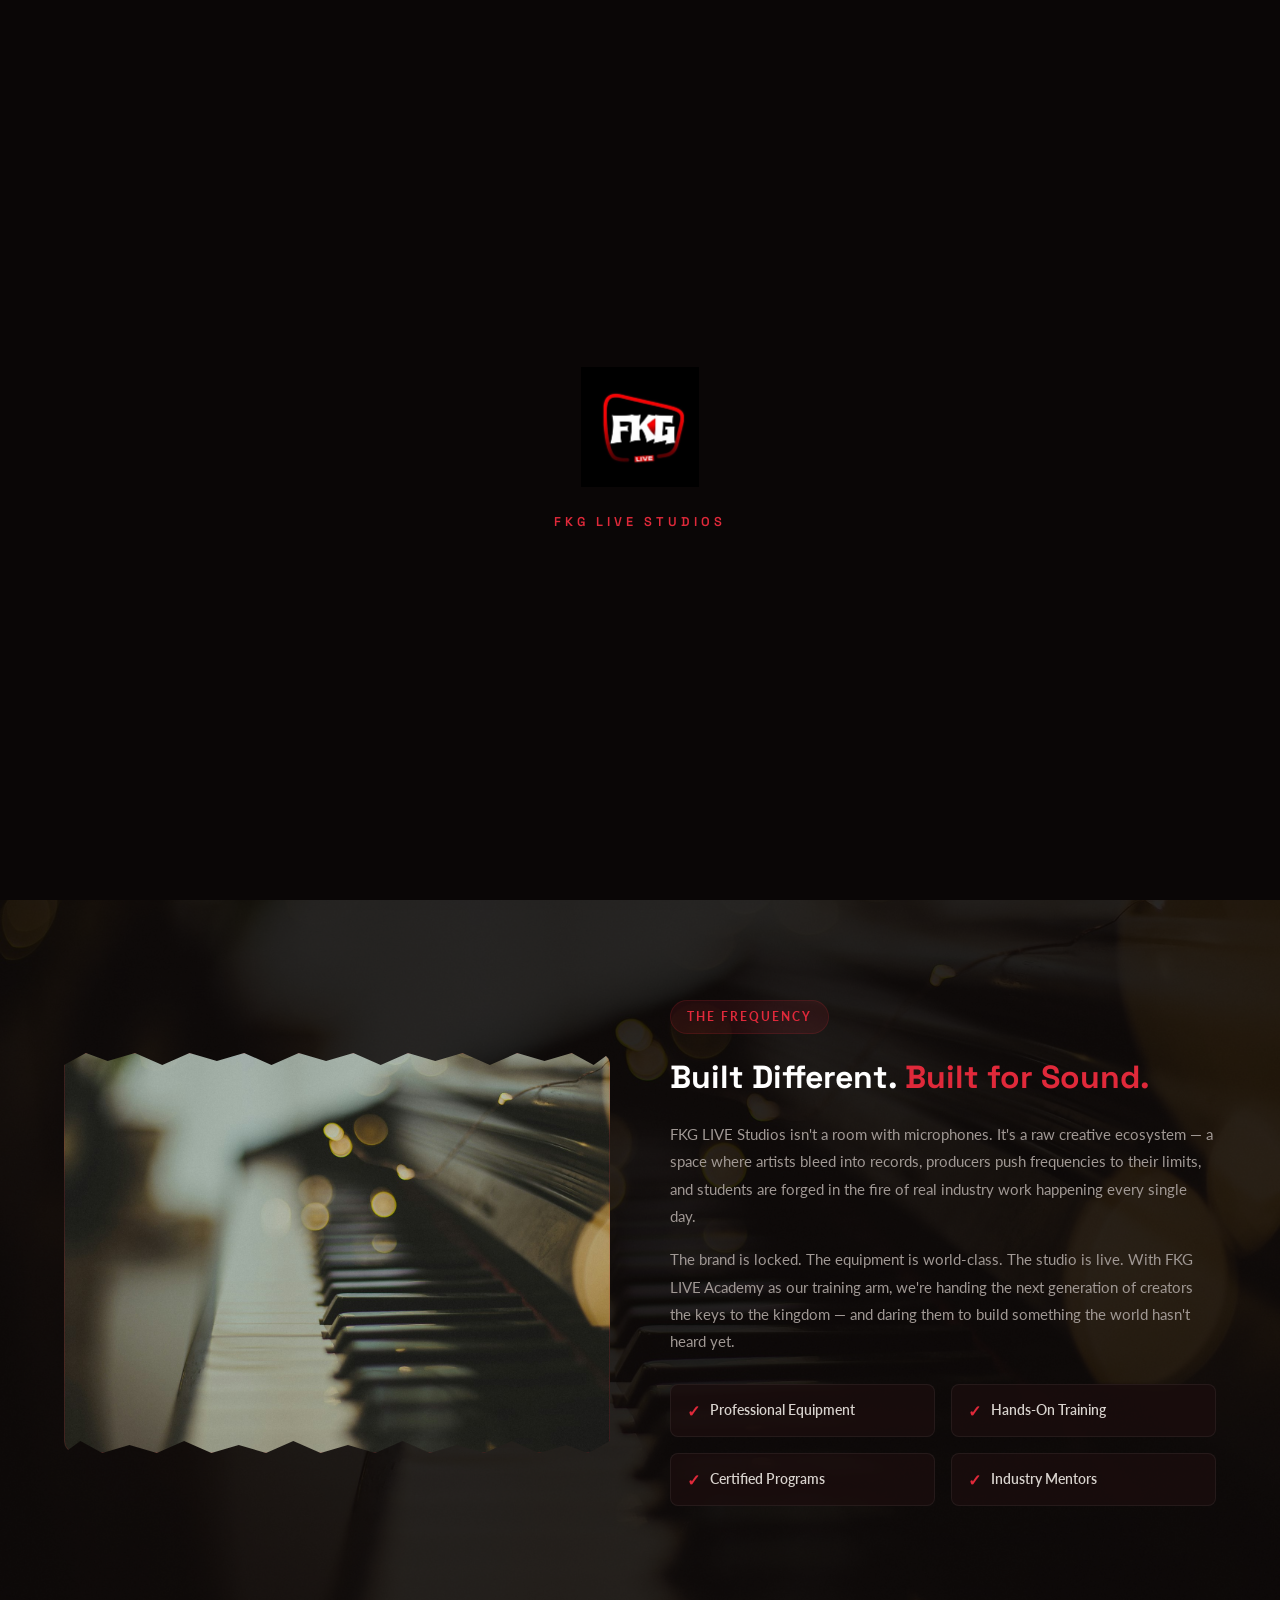
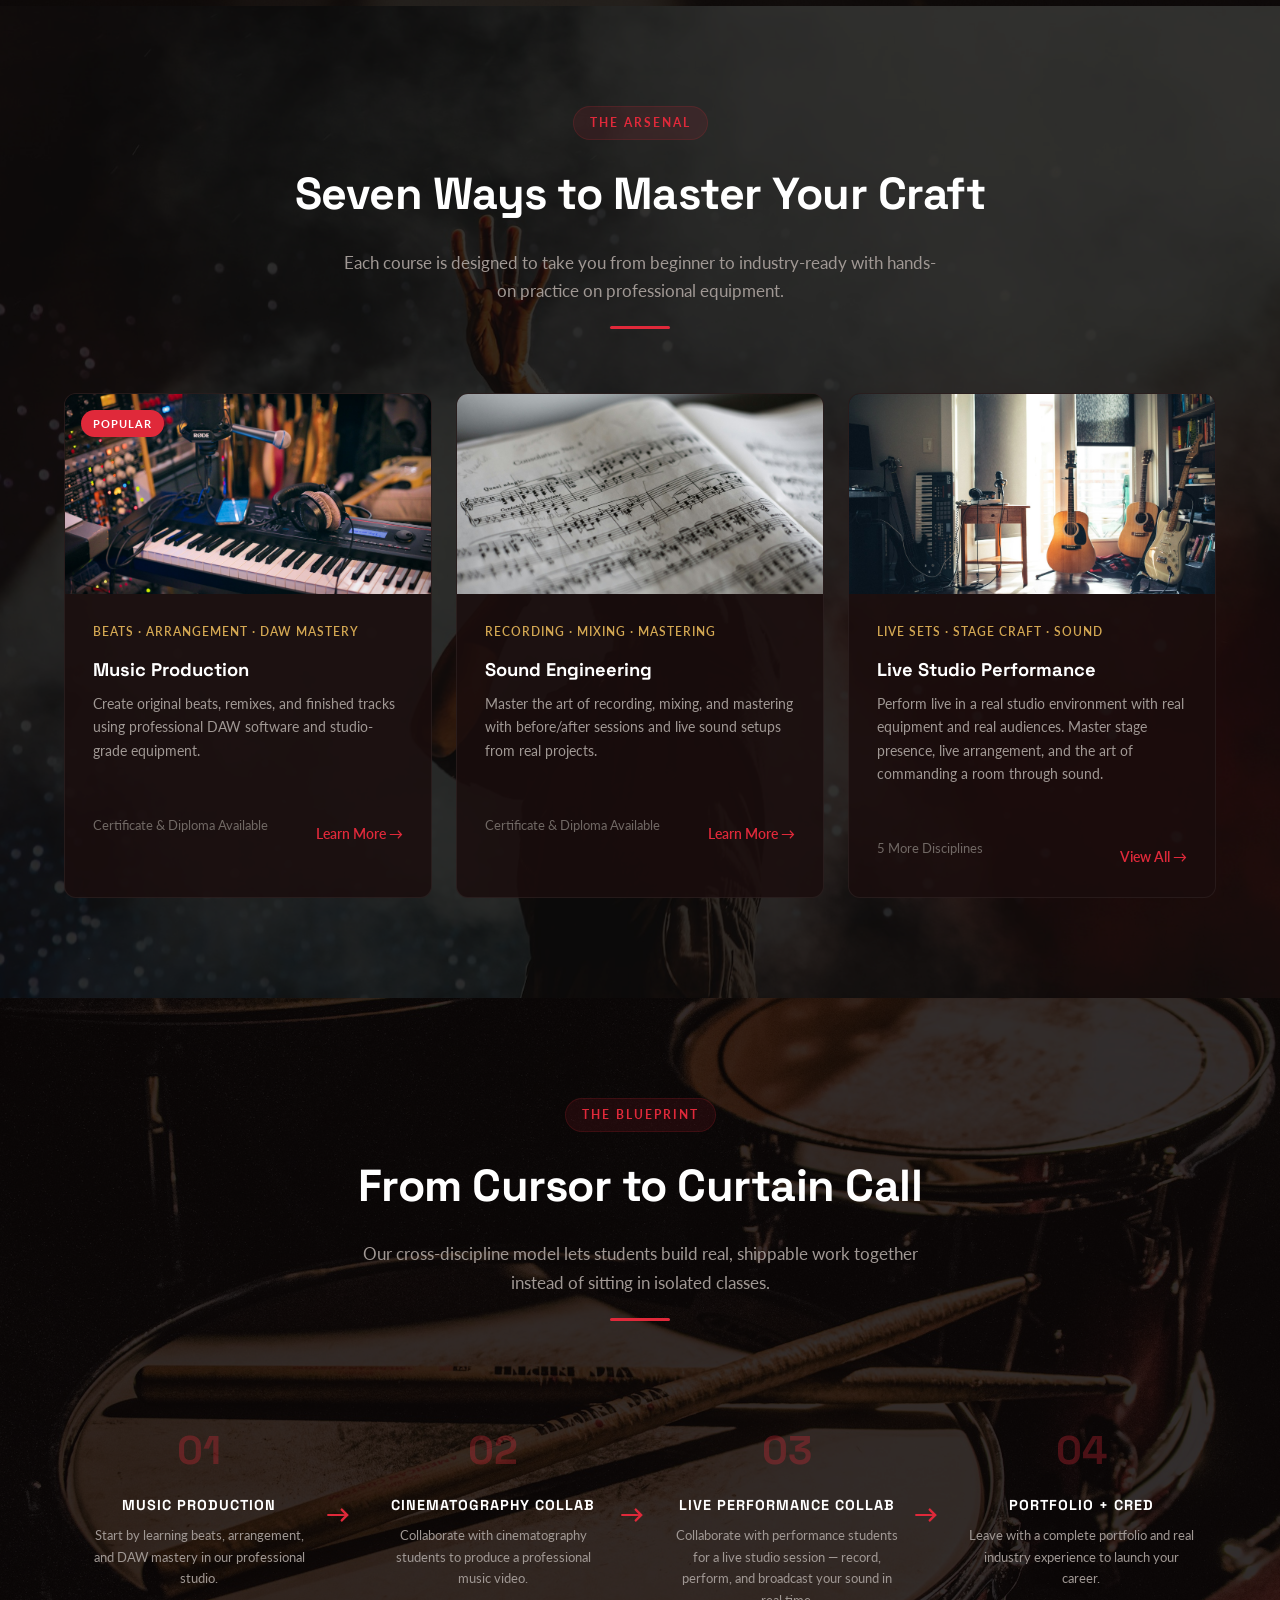
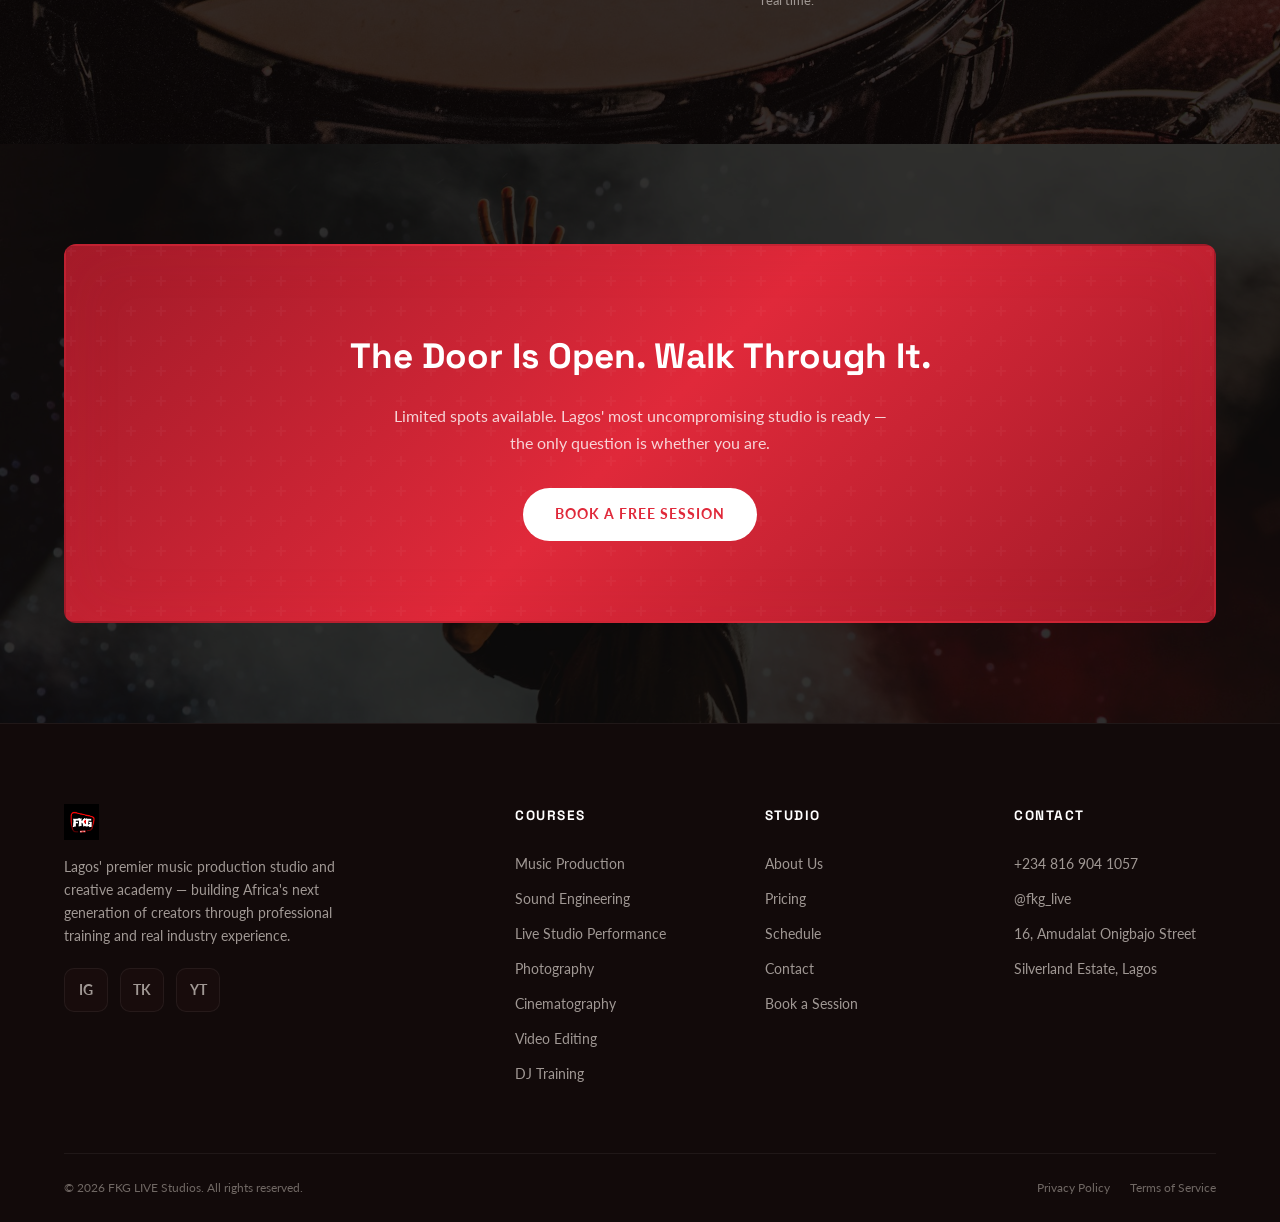
==== commit 02bcf712: "Full rebrand: FKG LIVE Studios - Live Studio Performance, extraordinary copy, transparent section ba" ====
--- a/index.html
+++ b/index.html
@@ -4,14 +4,20 @@
   <meta charset="UTF-8">
   <meta name="viewport" content="width=device-width, initial-scale=1.0">
   <title>FKG LIVE Studios — Music Production Studio & Creative Academy in Lagos</title>
-  <meta name="description" content="FKG LIVE Studios is Lagos' premier music production studio and creative academy. Professional training in Music Production, Sound Engineering, Graphic Design, Photography, Cinematography, Video Editing, and DJ Training.">
-  <meta name="keywords" content="music production Lagos, sound engineering Nigeria, creative studio Lagos, DJ training, graphic design course, photography studio, cinematography course, FKG LIVE">
+  <meta name="description" content="FKG LIVE Studios is Lagos' premier music production studio and creative academy. Professional training in Music Production, Sound Engineering, Live Studio Performance, Photography, Cinematography, Video Editing, and DJ Training.">
+  <meta name="keywords" content="music production Lagos, sound engineering Nigeria, creative studio Lagos, DJ training, live studio performance, photography studio, cinematography course, FKG LIVE, recording studio Lagos, music academy Nigeria, live performance studio, stage craft training, audio engineering Lagos, music production course Nigeria, Lagos creative academy">
   <meta name="author" content="FKG LIVE Studios">
   <meta property="og:title" content="FKG LIVE Studios — Lagos' Premier Music Production Studio & Creative Academy">
   <meta property="og:description" content="Lagos' premier music production studio and creative academy. 7 disciplines. Professional certification. Hands-on training.">
   <meta property="og:type" content="website">
   <meta property="og:url" content="https://fkglive.com">
+  <meta name="twitter:card" content="summary_large_image">
+  <meta name="twitter:title" content="FKG LIVE Studios — Lagos' Premier Recording Studio">
+  <meta name="twitter:description" content="Where sound meets skin. Lagos' most uncompromising recording studio and creative academy.">
   <link rel="canonical" href="https://fkglive.com">
+  <link rel="preconnect" href="https://fonts.googleapis.com">
+  <link rel="preconnect" href="https://fonts.gstatic.com" crossorigin>
+  <link rel="icon" type="image/jpeg" href="images/logo.jpeg">
   <link rel="stylesheet" href="css/style.css">
   <script type="application/ld+json">
   {
@@ -38,7 +44,7 @@
       "itemListElement": [
         {"@type": "Offer", "itemOffered": {"@type": "EducationalOccupationalProgram", "name": "Music Production"}},
         {"@type": "Offer", "itemOffered": {"@type": "EducationalOccupationalProgram", "name": "Sound Engineering"}},
-        {"@type": "Offer", "itemOffered": {"@type": "EducationalOccupationalProgram", "name": "Graphic Design"}},
+        {"@type": "Offer", "itemOffered": {"@type": "EducationalOccupationalProgram", "name": "Live Studio Performance"}},
         {"@type": "Offer", "itemOffered": {"@type": "EducationalOccupationalProgram", "name": "Photography"}},
         {"@type": "Offer", "itemOffered": {"@type": "EducationalOccupationalProgram", "name": "Cinematography"}},
         {"@type": "Offer", "itemOffered": {"@type": "EducationalOccupationalProgram", "name": "Video Editing"}},
@@ -50,6 +56,12 @@
 </head>
 <body>
 
+<!-- Splashscreen -->
+<div class="splashscreen" id="splashscreen">
+  <img src="images/logo.jpeg" alt="FKG LIVE Studios">
+  <div class="splash-text">FKG LIVE Studios</div>
+</div>
+
 <!-- NAVIGATION -->
 <nav class="navbar" id="navbar">
   <div class="nav-top">
@@ -57,7 +69,7 @@
   </div>
   <div class="nav-main">
     <a href="index.html" class="nav-logo">
-      <img src="images/logo.jpeg" alt="FKG LIVE Studios">
+      <img src="images/logo.jpeg" alt="FKG LIVE Studios" loading="lazy">
     </a>
     <button class="mobile-toggle" onclick="document.querySelector('.nav-links').classList.toggle('open')">☰</button>
     <div class="nav-links">
@@ -75,13 +87,13 @@
 <!-- HERO -->
 <section class="hero">
   <div class="hero-bg">
-    <img src="images/studio-1.png" alt="FKG LIVE Studios Recording Studio">
+    <img src="images/hero-studio.jpg" alt="FKG LIVE Studios Recording Studio">
     <div class="hero-overlay"></div>
   </div>
   <div class="hero-content">
     <div class="hero-badge">Now Enrolling</div>
-    <h1>Lagos' Premier<br>Music Production<br><span>Studio</span></h1>
-    <p class="hero-sub">Professional recording studio and creative academy in Lagos. Seven disciplines. Hands-on training. Industry-ready skills.</p>
+    <h1>Where Sound<br>Meets <span>Skin</span></h1>
+    <p class="hero-sub">Lagos' most uncompromising recording studio and creative academy. Seven disciplines. Real equipment. Real clients. No simulations — only the real thing.</p>
     <div class="hero-buttons">
       <a href="courses.html" class="btn btn-primary">Explore Courses</a>
       <a href="about.html" class="btn btn-outline">Our Story</a>
@@ -92,29 +104,29 @@
         <p>Disciplines</p>
       </div>
       <div class="hero-stat">
-        <h3>Top-Tier</h3>
-        <p>Equipment</p>
+        <h3>₦250k</h3>
+        <p>Starting</p>
       </div>
       <div class="hero-stat">
-        <h3>Lagos</h3>
-        <p>Location</p>
+        <h3>24/7</h3>
+        <p>Access</p>
       </div>
     </div>
   </div>
 </section>
 
 <!-- ABOUT PREVIEW -->
-<section style="background: var(--bg-secondary);">
+<section class="section-bg" style="background-image: url('images/studio-desk.jpg');">
   <div class="container">
     <div class="about-grid">
       <div class="about-img fade-up">
-        <img src="images/studio-2.png" alt="FKG LIVE Studios Interior">
+        <img src="images/studio-desk.jpg" alt="FKG LIVE Studios Interior" loading="lazy">
       </div>
       <div class="about-text fade-up stagger-1">
-        <div class="section-badge">About The Studio</div>
-        <h2>More Than a <span>Recording Studio</span></h2>
-        <p>FKG LIVE Studios is a full-service music production studio and creative hub — a place where artists record, producers create, and students learn from real industry work happening every day.</p>
-        <p>Our identity is done — logo locked, colors locked, and the studio is built out with top-notch equipment. With FKG LIVE Academy as our training arm, we're now opening doors to the next generation of creators.</p>
+        <div class="section-badge">The Frequency</div>
+        <h2>Built Different. <span>Built for Sound.</span></h2>
+        <p>FKG LIVE Studios isn't a room with microphones. It's a raw creative ecosystem — a space where artists bleed into records, producers push frequencies to their limits, and students are forged in the fire of real industry work happening every single day.</p>
+        <p>The brand is locked. The equipment is world-class. The studio is live. With FKG LIVE Academy as our training arm, we're handing the next generation of creators the keys to the kingdom — and daring them to build something the world hasn't heard yet.</p>
         <div class="about-features">
           <div class="about-feature"><span>Professional Equipment</span></div>
           <div class="about-feature"><span>Hands-On Training</span></div>
@@ -127,18 +139,18 @@
 </section>
 
 <!-- COURSES PREVIEW -->
-<section>
+<section class="section-bg" style="background-image: url('images/studio-performance.jpg');">
   <div class="container">
     <div class="section-header">
-      <div class="section-badge">FKG LIVE Academy</div>
-      <h2>Seven Disciplines, One Studio</h2>
+      <div class="section-badge">The Arsenal</div>
+      <h2>Seven Ways to Master Your Craft</h2>
       <p>Each course is designed to take you from beginner to industry-ready with hands-on practice on professional equipment.</p>
       <div class="section-divider"></div>
     </div>
     <div class="courses-grid">
       <div class="course-card fade-up">
         <div class="course-card-img">
-          <img src="images/studio-1.png" alt="Music Production Studio">
+          <img src="images/studio-mic.jpg" alt="Music Production Studio" loading="lazy">
           <div class="course-card-badge">Popular</div>
         </div>
         <div class="course-card-body">
@@ -153,7 +165,7 @@
       </div>
       <div class="course-card fade-up stagger-1">
         <div class="course-card-img">
-          <img src="images/studio-2.png" alt="Sound Engineering">
+          <img src="images/studio-headphones.jpg" alt="Sound Engineering" loading="lazy">
         </div>
         <div class="course-card-body">
           <div class="course-card-skills">Recording · Mixing · Mastering</div>
@@ -167,12 +179,12 @@
       </div>
       <div class="course-card fade-up stagger-2">
         <div class="course-card-img">
-          <img src="images/studio-1.png" alt="Creative Arts Studio">
+          <img src="images/studio-keys.jpg" alt="Live Studio Performance" loading="lazy">
         </div>
         <div class="course-card-body">
-          <div class="course-card-skills">Branding · Photography · Film</div>
-          <h3>Creative Arts</h3>
-          <p>From graphic design and photography to cinematography and video editing — build a complete creative portfolio.</p>
+          <div class="course-card-skills">Live Sets · Stage Craft · Sound</div>
+          <h3>Live Studio Performance</h3>
+          <p>Perform live in a real studio environment with real equipment and real audiences. Master stage presence, live arrangement, and the art of commanding a room through sound.</p>
         </div>
         <div class="course-card-footer">
           <span>5 More Disciplines</span>
@@ -184,11 +196,11 @@
 </section>
 
 <!-- JOURNEY -->
-<section style="background: var(--bg-secondary);">
+<section class="section-bg" style="background-image: url('images/studio-mixing.jpg');">
   <div class="container">
     <div class="section-header">
-      <div class="section-badge">Student Journey</div>
-      <h2>One Student's Path to Industry</h2>
+      <div class="section-badge">The Blueprint</div>
+      <h2>From Cursor to Curtain Call</h2>
       <p>Our cross-discipline model lets students build real, shippable work together instead of sitting in isolated classes.</p>
       <div class="section-divider"></div>
     </div>
@@ -205,8 +217,8 @@
       </div>
       <div class="journey-step">
         <div class="journey-num">03</div>
-        <h4>Graphic Design Collab</h4>
-        <p>Work with graphic design students on album art, branding, and visual identity.</p>
+        <h4>Live Performance Collab</h4>
+        <p>Collaborate with performance students for a live studio session — record, perform, and broadcast your sound in real time.</p>
       </div>
       <div class="journey-step">
         <div class="journey-num">04</div>
@@ -218,11 +230,11 @@
 </section>
 
 <!-- CTA -->
-<section>
+<section class="section-bg" style="background-image: url('images/studio-performance.jpg');">
   <div class="container">
     <div class="cta-banner fade-up">
-      <h2>Ready to Start Your Creative Journey?</h2>
-      <p>Limited spots available. Book a session or apply now and get professional training at Lagos' top recording studio.</p>
+      <h2>The Door Is Open. Walk Through It.</h2>
+      <p>Limited spots available. Lagos' most uncompromising studio is ready — the only question is whether you are.</p>
       <a href="contact.html" class="btn btn-primary">Book a Free Session</a>
     </div>
   </div>
@@ -233,7 +245,7 @@
   <div class="container">
     <div class="footer-grid">
       <div class="footer-brand">
-        <img src="images/logo.jpeg" alt="FKG LIVE Studios">
+        <img src="images/logo.jpeg" alt="FKG LIVE Studios" loading="lazy">
         <p>Lagos' premier music production studio and creative academy — building Africa's next generation of creators through professional training and real industry experience.</p>
         <div class="social-links" style="margin-top: 20px;">
           <a href="https://instagram.com/fkg_live" class="social-link" target="_blank">IG</a>
@@ -245,7 +257,7 @@
         <h4>Courses</h4>
         <a href="courses.html#music-production">Music Production</a>
         <a href="courses.html#sound-engineering">Sound Engineering</a>
-        <a href="courses.html#graphic-design">Graphic Design</a>
+        <a href="courses.html#live-studio-performance">Live Studio Performance</a>
         <a href="courses.html#photography">Photography</a>
         <a href="courses.html#cinematography">Cinematography</a>
         <a href="courses.html#video-editing">Video Editing</a>
@@ -286,6 +298,11 @@
 }, { threshold: 0.1 });
 document.querySelectorAll('.fade-up').forEach(el => observer.observe(el));
 </script>
+<script>
+window.addEventListener('load', () => {
+  setTimeout(() => { document.getElementById('splashscreen').classList.add('hide'); }, 2000);
+});
+</script>
 
 </body>
 </html>
--- a/css/style.css
+++ b/css/style.css
@@ -1,13 +1,13 @@
 /* ================================
    FKG LIVE STUDIOS — Website Styles
    ================================ */
-@import url('https://fonts.googleapis.com/css2?family=Inter:wght@300;400;500;600;700;800;900&family=Space+Grotesk:wght@400;500;600;700&display=swap');
+@import url('https://fonts.googleapis.com/css2?family=Lato:wght@300;400;700;900&family=Space+Grotesk:wght@400;500;600;700&display=swap');
 
 :root {
   --bg-primary: #0a0606;
   --bg-secondary: #120a0a;
-  --bg-card: #1a0e0e;
-  --bg-card-hover: #221414;
+  --bg-card: rgba(26, 14, 14, 0.85);
+  --bg-card-hover: rgba(34, 20, 20, 0.9);
   --bg-nav: rgba(10, 6, 6, 0.95);
   --red: #e0293a;
   --red-dark: #a01a28;
@@ -33,7 +33,7 @@
 html { scroll-behavior: smooth; font-size: 16px; }
 
 body {
-  font-family: 'Inter', -apple-system, BlinkMacSystemFont, sans-serif;
+  font-family: 'Lato', -apple-system, BlinkMacSystemFont, sans-serif;
   background: var(--bg-primary);
   color: var(--light);
   line-height: 1.7;
@@ -46,6 +46,26 @@
 ul { list-style: none; }
 
 .container { max-width: 1200px; margin: 0 auto; padding: 0 24px; }
+
+/* ================================
+   SPLASHSCREEN
+   ================================ */
+.splashscreen {
+  position: fixed; inset: 0; z-index: 99999;
+  background: var(--bg-primary);
+  display: flex; align-items: center; justify-content: center;
+  flex-direction: column; gap: 24px;
+  transition: opacity 0.6s ease, visibility 0.6s ease;
+}
+.splashscreen.hide { opacity: 0; visibility: hidden; pointer-events: none; }
+.splashscreen img { height: 120px; width: auto; animation: splashPulse 1.5s ease-in-out infinite; }
+.splashscreen .splash-text {
+  font-family: 'Space Grotesk', sans-serif; font-size: 0.8rem; font-weight: 600;
+  color: var(--red); text-transform: uppercase; letter-spacing: 4px;
+  animation: splashFade 1.5s ease-in-out infinite;
+}
+@keyframes splashPulse { 0%, 100% { transform: scale(1); opacity: 1; } 50% { transform: scale(1.05); opacity: 0.8; } }
+@keyframes splashFade { 0%, 100% { opacity: 1; } 50% { opacity: 0.4; } }
 
 /* ================================
    NAVIGATION
@@ -62,7 +82,8 @@
 .nav-top { background: var(--red); padding: 6px 0; text-align: center; }
 .nav-top p { color: var(--white); font-size: 0.75rem; font-weight: 600; letter-spacing: 1.5px; text-transform: uppercase; }
 .nav-main { display: flex; align-items: center; justify-content: space-between; padding: 16px 24px; max-width: 1200px; margin: 0 auto; }
-.nav-logo img { height: 40px; width: auto; filter: brightness(1.1); }
+.nav-logo img { height: 120px; width: auto; filter: brightness(1.1); transition: var(--transition); }
+.nav-logo { display: flex; align-items: center; }
 .nav-links { display: flex; gap: 8px; flex-wrap: wrap; justify-content: center; align-items: center; }
 .nav-links a {
   padding: 8px 20px; border-radius: 50px; font-size: 0.85rem; font-weight: 600;
@@ -84,12 +105,12 @@
    ================================ */
 .hero {
   position: relative; min-height: 100vh; display: flex; align-items: center;
-  justify-content: center; overflow: hidden; padding-top: 120px;
+  justify-content: center; overflow: hidden; padding-top: 180px;
 }
 .hero-bg {
   position: absolute; inset: 0; z-index: 0;
 }
-.hero-bg img { width: 100%; height: 100%; object-fit: cover; filter: brightness(0.25) saturate(0.8); }
+.hero-bg img { width: 100%; height: 100%; object-fit: cover; filter: brightness(0.2) saturate(0.8); }
 .hero-overlay {
   position: absolute; inset: 0; z-index: 1;
   background: linear-gradient(180deg, rgba(10,6,6,0.7) 0%, rgba(10,6,6,0.4) 40%, rgba(10,6,6,0.85) 100%);
@@ -144,20 +165,97 @@
 .section-divider { width: 60px; height: 3px; background: var(--red); margin: 20px auto 0; border-radius: 2px; }
 
 /* ================================
+   SECTION BACKGROUNDS (studio images)
+   ================================ */
+.section-bg {
+  position: relative; overflow: hidden;
+  background-size: cover; background-position: center; background-repeat: no-repeat;
+}
+.section-bg::before {
+  content: ''; position: absolute; inset: 0; z-index: 0;
+  background: rgba(10, 6, 6, 0.82);
+}
+.section-bg > .container { position: relative; z-index: 1; }
+
+/* ================================
+   THORN BURNT EDGES
+   ================================ */
+.btn, .course-card, .pricing-card, .card, .cta-banner, .contact-info-card, .about-img {
+  position: relative;
+}
+.btn::after {
+  content: ''; position: absolute; inset: -2px; z-index: -1;
+  background: var(--red);
+  clip-path: polygon(
+    0% 4%, 2% 0%, 6% 3%, 10% 1%, 14% 4%, 18% 0%, 22% 2%, 26% 0%, 30% 3%, 34% 1%,
+    38% 4%, 42% 0%, 46% 2%, 50% 0%, 54% 3%, 58% 1%, 62% 4%, 66% 0%, 70% 2%, 74% 0%,
+    78% 3%, 82% 1%, 86% 4%, 90% 0%, 94% 2%, 98% 0%, 100% 3%,
+    100% 96%, 98% 100%, 94% 97%, 90% 100%, 86% 96%, 82% 100%, 78% 97%, 74% 100%,
+    70% 96%, 66% 100%, 62% 97%, 58% 100%, 54% 96%, 50% 100%, 46% 97%, 42% 100%,
+    38% 96%, 34% 100%, 30% 97%, 26% 100%, 22% 96%, 18% 100%, 14% 97%, 10% 100%,
+    6% 96%, 2% 100%, 0% 97%
+  );
+  border-radius: var(--radius);
+  opacity: 0;
+  transition: opacity 0.3s ease;
+}
+.btn:hover::after { opacity: 1; }
+.btn { z-index: 1; }
+.btn::before { display: none !important; }
+
+.course-card, .pricing-card, .card, .contact-info-card {
+  border: 1px solid var(--border-light);
+}
+.course-card::before, .pricing-card::before, .card::before, .contact-info-card::before {
+  content: ''; position: absolute; inset: 0; z-index: -1;
+  background: var(--red);
+  clip-path: polygon(
+    0% 2%, 3% 0%, 7% 2%, 12% 0%, 16% 1.5%, 21% 0%, 25% 2%, 30% 0%, 35% 1.5%,
+    40% 0%, 45% 2%, 50% 0%, 55% 1.5%, 60% 0%, 65% 2%, 70% 0%, 75% 1.5%,
+    80% 0%, 85% 2%, 90% 0%, 95% 1.5%, 100% 0%,
+    100% 98%, 97% 100%, 93% 98%, 88% 100%, 84% 98.5%, 79% 100%, 75% 98%, 70% 100%,
+    65% 98.5%, 60% 100%, 55% 98%, 50% 100%, 45% 98.5%, 40% 100%, 35% 98%, 30% 100%,
+    25% 98.5%, 20% 100%, 15% 98%, 10% 100%, 5% 98.5%, 0% 100%
+  );
+  border-radius: var(--radius);
+  opacity: 0;
+  transition: opacity 0.4s ease;
+}
+.course-card:hover::before, .pricing-card:hover::before, .card:hover::before, .contact-info-card:hover::before {
+  opacity: 0.6;
+}
+.course-card:hover, .pricing-card:hover, .card:hover, .contact-info-card:hover {
+  border-color: var(--red);
+}
+
+.cta-banner {
+  border: 2px solid transparent;
+  background-clip: padding-box;
+}
+.cta-banner::after {
+  content: ''; position: absolute; inset: 0; z-index: 0; pointer-events: none;
+  border-radius: var(--radius);
+  box-shadow: inset 0 0 60px rgba(224, 41, 58, 0.1);
+}
+
+.about-img {
+  clip-path: polygon(
+    0% 3%, 4% 0%, 8% 2%, 13% 0%, 18% 3%, 23% 0%, 28% 2%, 33% 0%, 38% 3%,
+    43% 0%, 48% 2%, 53% 0%, 58% 3%, 63% 0%, 68% 2%, 73% 0%, 78% 3%,
+    83% 0%, 88% 2%, 93% 0%, 97% 3%, 100% 0%,
+    100% 97%, 96% 100%, 92% 98%, 87% 100%, 82% 97%, 77% 100%, 72% 98%, 67% 100%,
+    62% 97%, 57% 100%, 52% 98%, 47% 100%, 42% 97%, 37% 100%, 32% 98%, 27% 100%,
+    22% 97%, 17% 100%, 12% 98%, 7% 100%, 3% 97%, 0% 100%
+  );
+}
+
+/* ================================
    CARDS
    ================================ */
 .card {
   background: var(--bg-card); border: 1px solid var(--border-light); border-radius: var(--radius);
-  padding: 36px; transition: var(--transition); position: relative; overflow: hidden;
-}
-.card::before {
-  content: ''; position: absolute; top: 0; left: 0; width: 4px; height: 100%;
-  background: var(--red); border-radius: 4px 0 0 4px; opacity: 0; transition: var(--transition);
-}
-.card:hover { background: var(--bg-card-hover); border-color: var(--border); transform: translateY(-4px); box-shadow: var(--shadow); }
-.card:hover::before { opacity: 1; }
-.card-icon { width: 56px; height: 56px; border-radius: 12px; display: flex; align-items: center; justify-content: center; font-size: 1.5rem; margin-bottom: 20px; background: rgba(224,41,58,0.1); color: var(--red); }
-.card-icon.gold { background: rgba(212,168,83,0.1); color: var(--gold); }
+  padding: 36px; transition: var(--transition); position: relative; overflow: visible;
+}
 .card h3 { font-family: 'Space Grotesk', sans-serif; font-size: 1.2rem; font-weight: 700; color: var(--white); margin-bottom: 10px; }
 .card p { font-size: 0.9rem; color: var(--medium); line-height: 1.7; }
 .card-link { display: inline-flex; align-items: center; gap: 6px; margin-top: 16px; font-size: 0.85rem; font-weight: 600; color: var(--red); }
@@ -268,7 +366,7 @@
 .form-group label { font-size: 0.8rem; font-weight: 600; color: var(--light); text-transform: uppercase; letter-spacing: 1px; }
 .form-group input, .form-group select, .form-group textarea {
   padding: 14px 18px; background: var(--bg-secondary); border: 1px solid var(--border-light);
-  border-radius: var(--radius-sm); color: var(--white); font-family: 'Inter', sans-serif;
+  border-radius: var(--radius-sm); color: var(--white);   font-family: 'Lato', sans-serif;
   font-size: 0.9rem; transition: var(--transition); outline: none;
 }
 .form-group input:focus, .form-group select:focus, .form-group textarea:focus { border-color: var(--red); box-shadow: 0 0 0 3px var(--red-glow); }
@@ -305,9 +403,14 @@
    ================================ */
 .page-hero {
   padding: 160px 0 80px; text-align: center; position: relative; overflow: hidden;
-  background: linear-gradient(180deg, var(--bg-secondary) 0%, var(--bg-primary) 100%);
-}
-.page-hero::before { content: ''; position: absolute; top: 50%; left: 50%; transform: translate(-50%, -50%); width: 600px; height: 600px; background: radial-gradient(circle, var(--red-glow) 0%, transparent 70%); opacity: 0.15; }
+  background-size: cover; background-position: center;
+}
+.page-hero::before {
+  content: ''; position: absolute; inset: 0; z-index: 0;
+  background: linear-gradient(180deg, rgba(10,6,6,0.85) 0%, rgba(10,6,6,0.7) 50%, rgba(10,6,6,0.9) 100%);
+}
+.page-hero > .container { position: relative; z-index: 1; }
+.page-hero::after { content: ''; position: absolute; top: 50%; left: 50%; transform: translate(-50%, -50%); width: 600px; height: 600px; background: radial-gradient(circle, var(--red-glow) 0%, transparent 70%); opacity: 0.1; z-index: 0; }
 .page-hero h1 { font-family: 'Space Grotesk', sans-serif; font-size: clamp(2rem, 5vw, 3.5rem); font-weight: 800; color: var(--white); margin-bottom: 16px; position: relative; }
 .page-hero p { font-size: 1.1rem; color: var(--medium); max-width: 600px; margin: 0 auto; position: relative; }
 
@@ -347,8 +450,10 @@
   .journey-step::after { display: none; }
 }
 @media (max-width: 768px) {
+  .nav-main { flex-wrap: wrap; justify-content: space-between; padding: 8px 16px; }
+  .nav-logo img { height: 80px; }
   .nav-links { display: none; }
-  .nav-links.open { display: flex; flex-direction: column; width: 100%; padding: 16px 0; }
+  .nav-links.open { display: flex; flex-direction: column; width: 100%; padding: 16px 0; gap: 4px; }
   .mobile-toggle { display: block; }
   .hero-stats { flex-direction: column; gap: 24px; }
   .footer-grid { grid-template-columns: 1fr; }
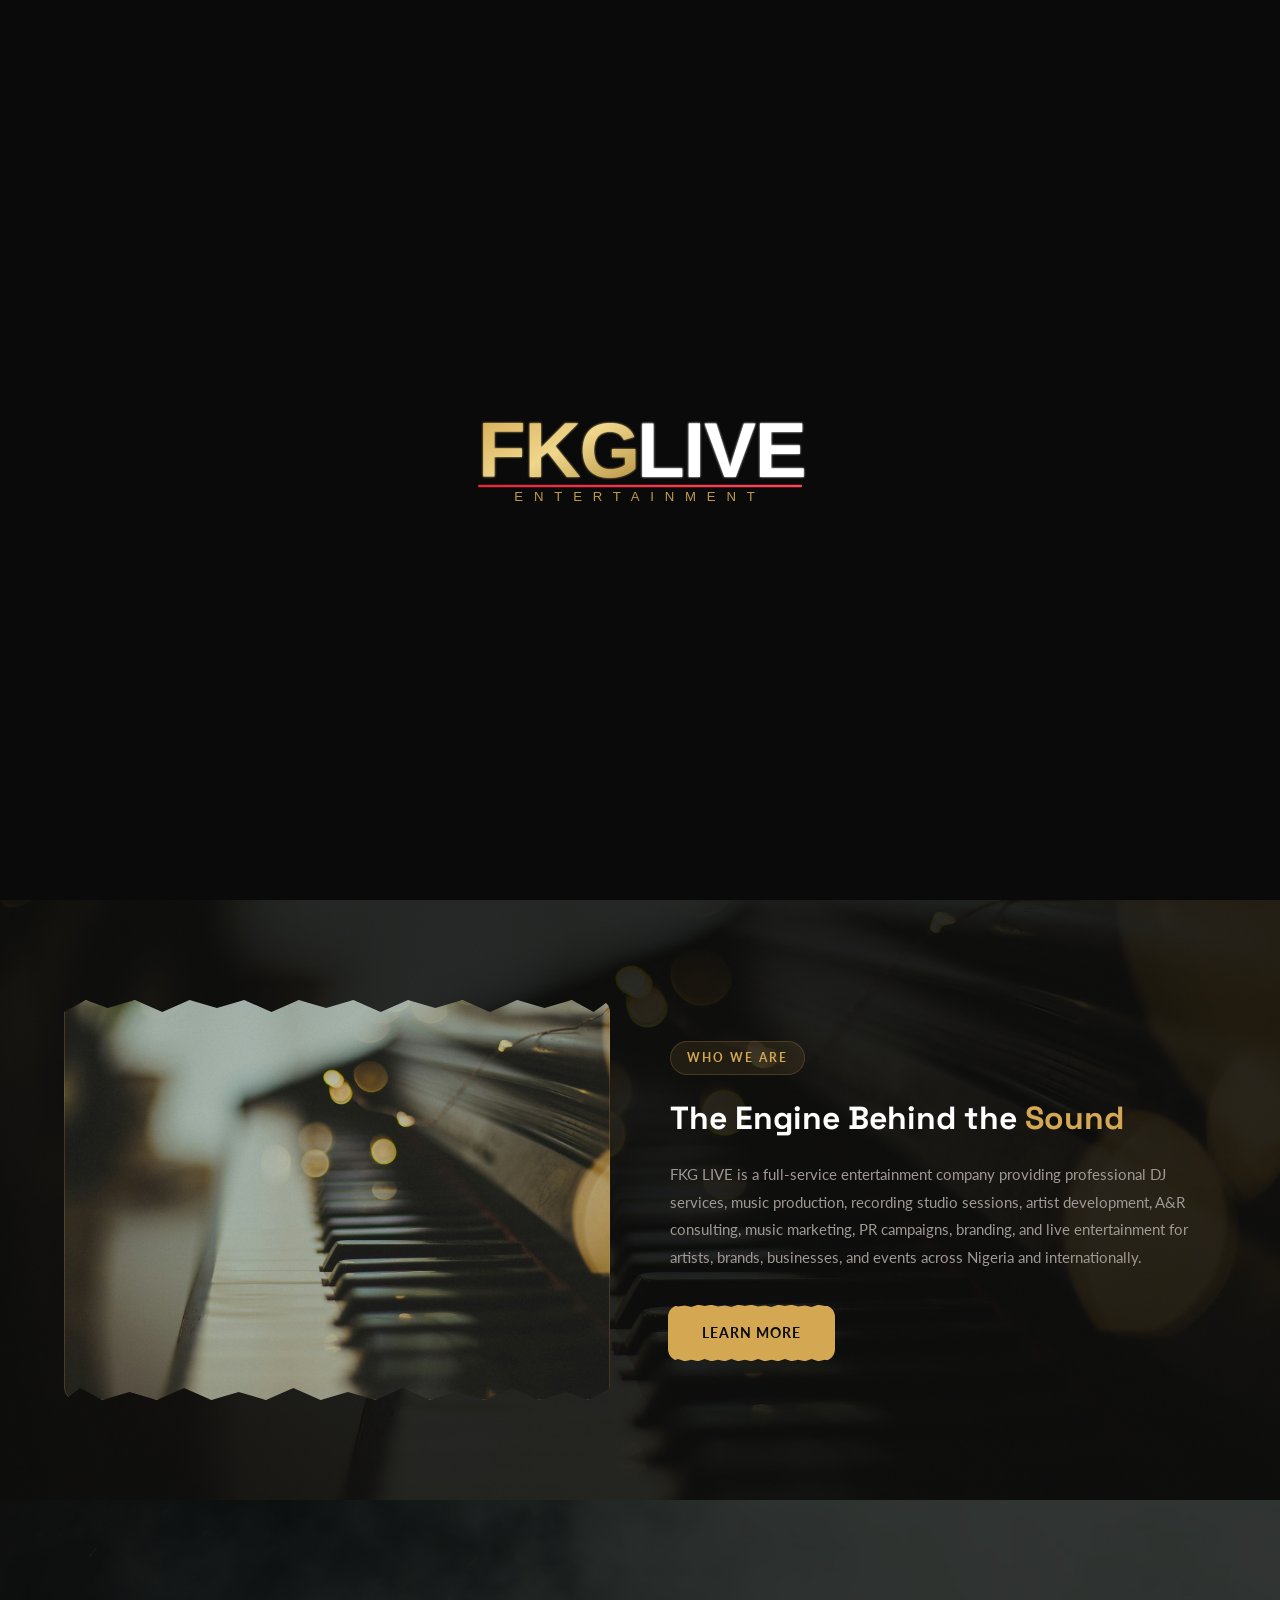
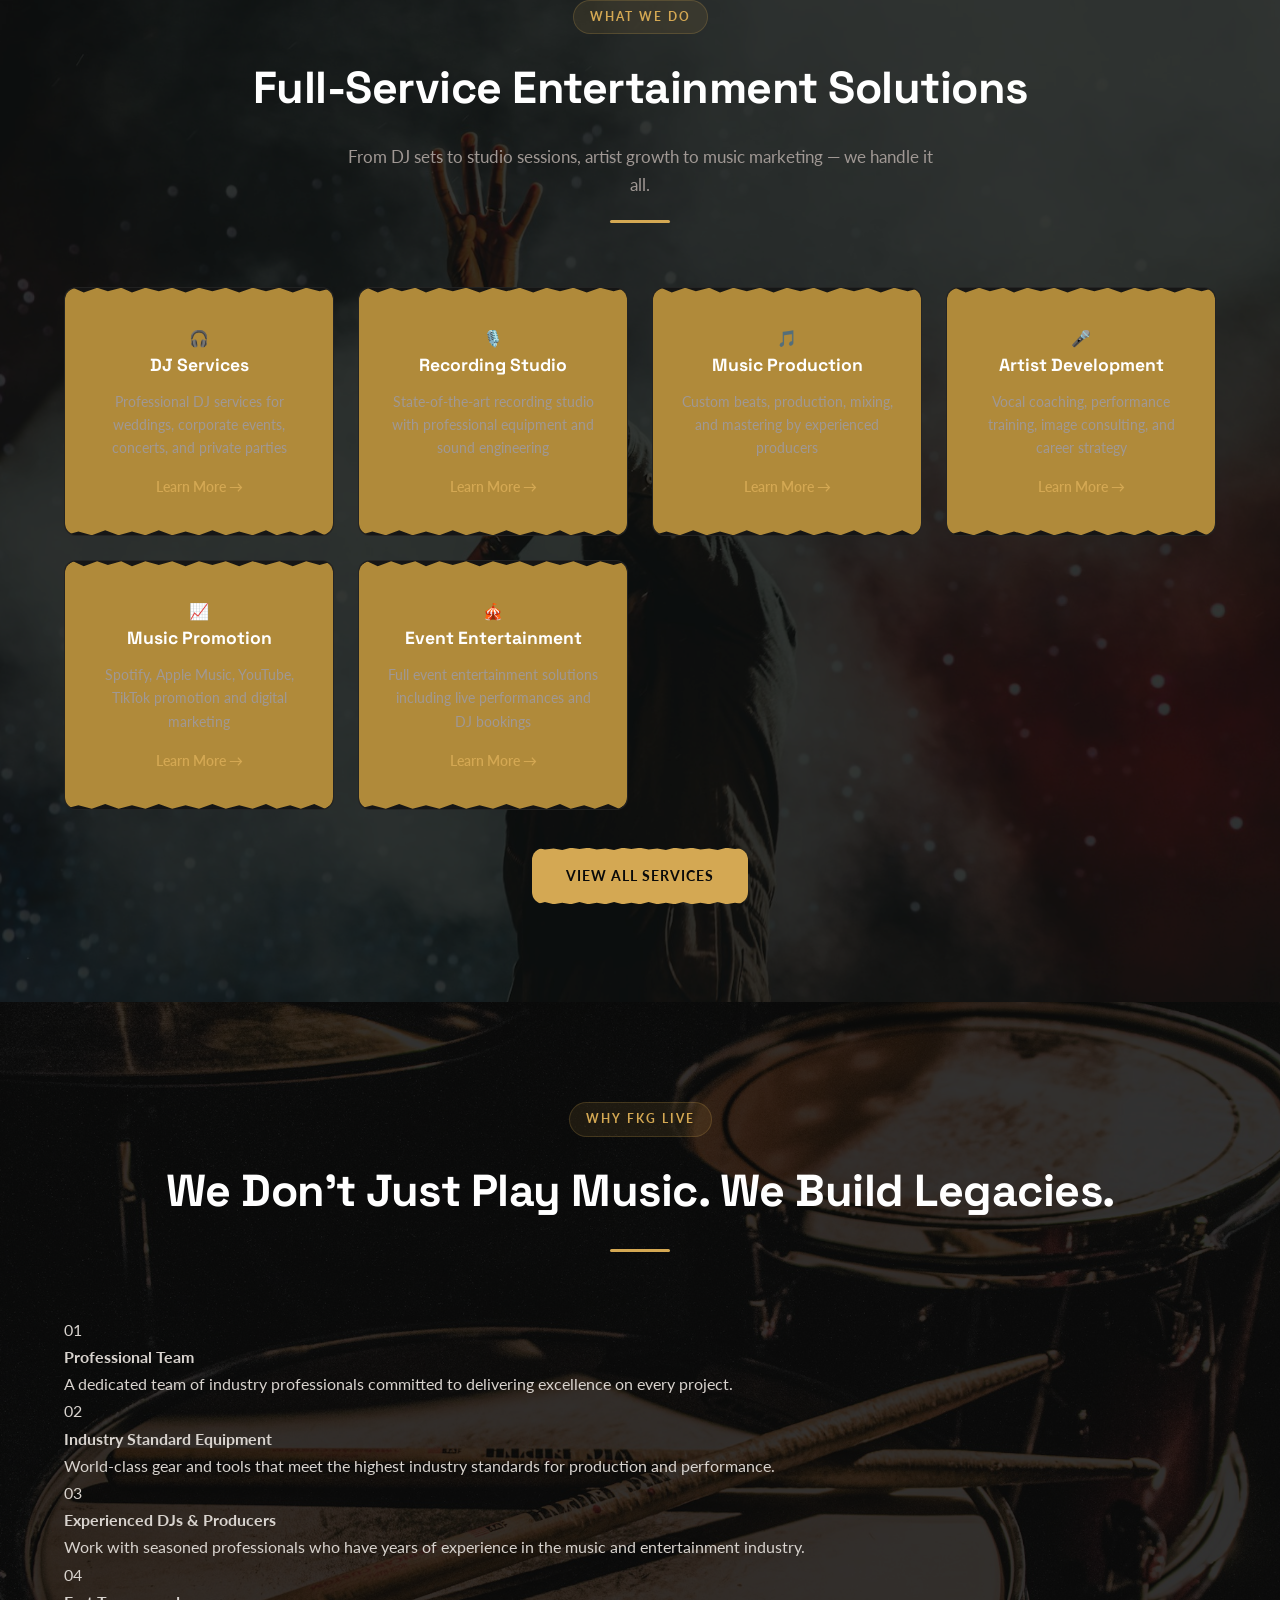
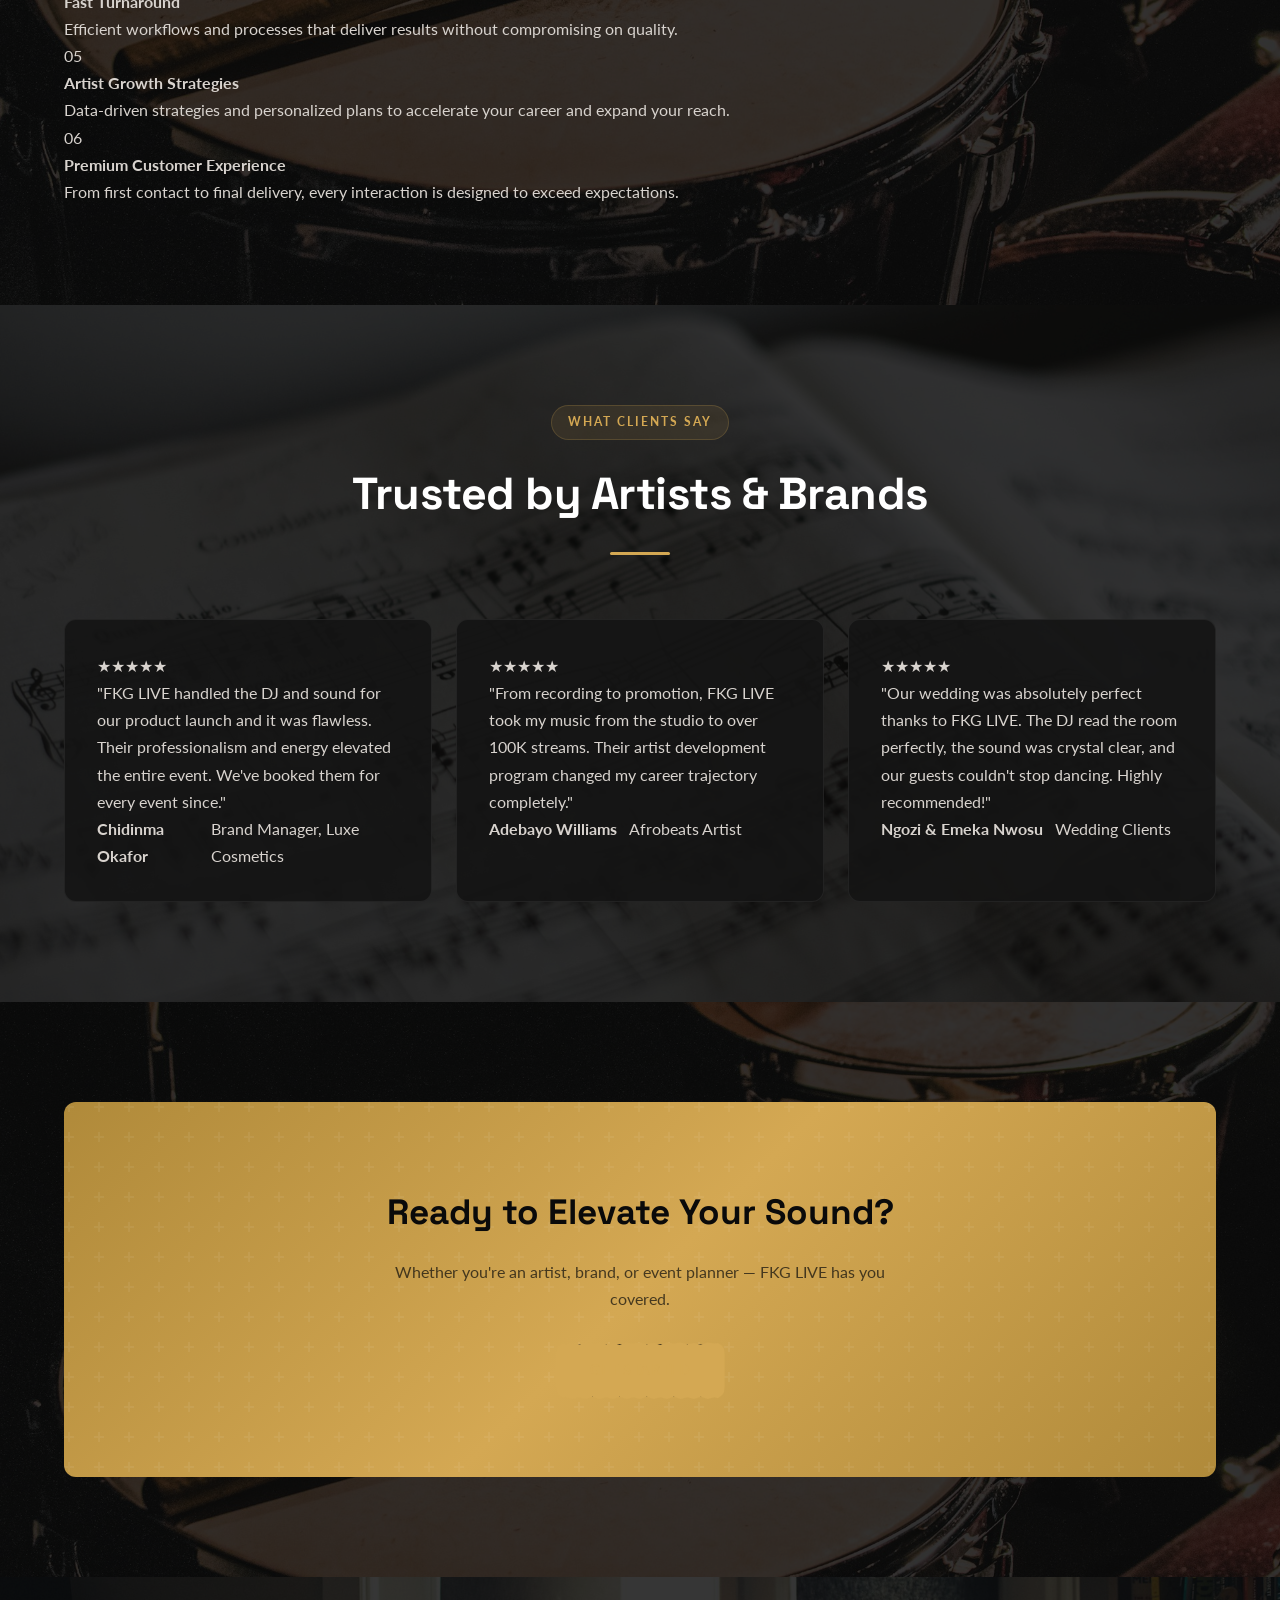
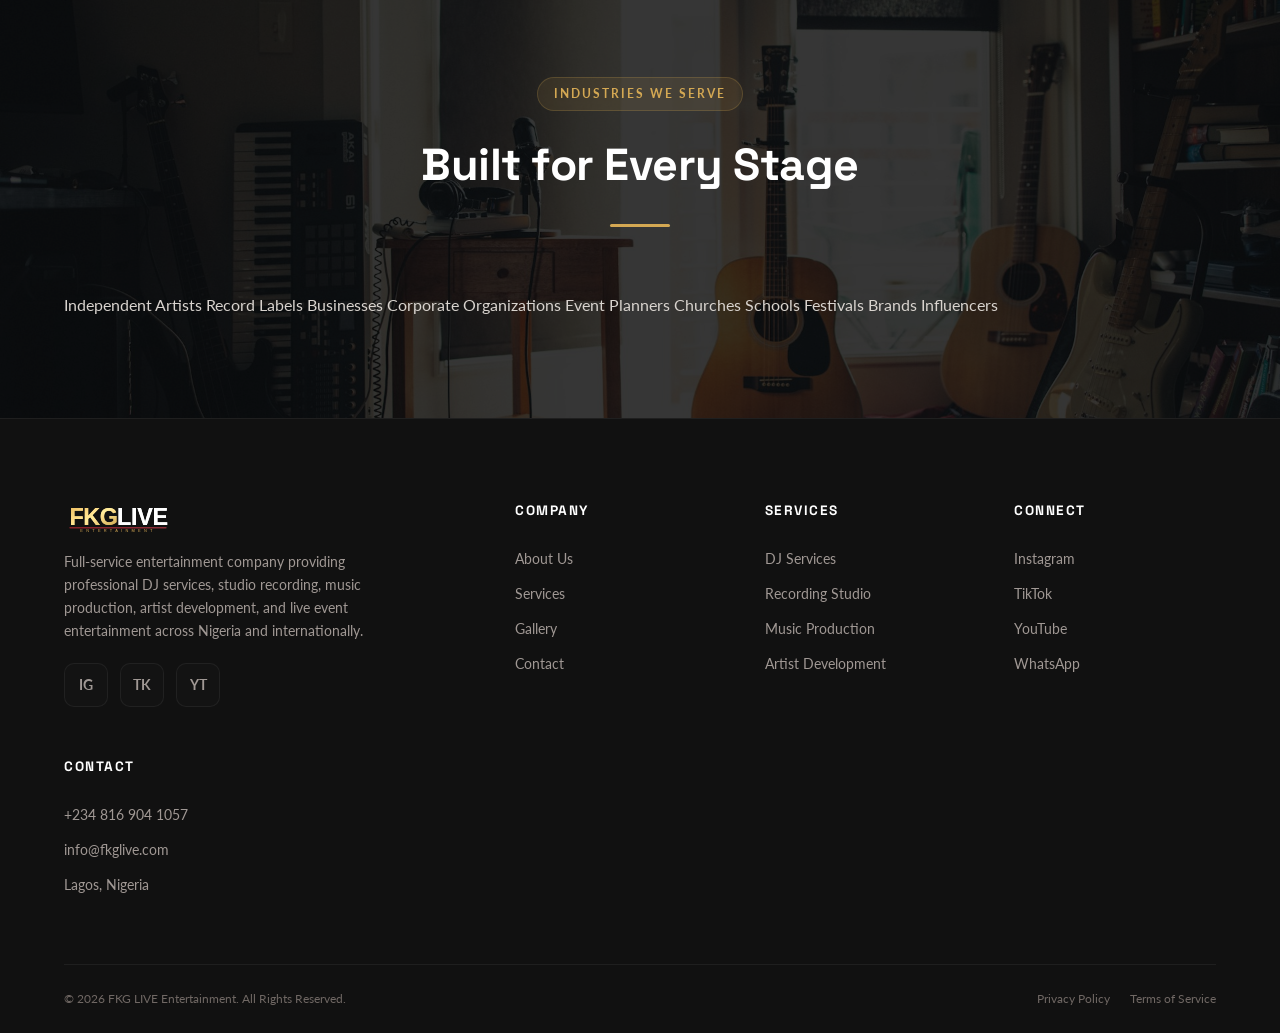
==== commit 4aac88a3: "Complete site rebuild: FKG LIVE Entertainment Company - New SVG logo with gold gradient and transpar" ====
--- a/index.html
+++ b/index.html
@@ -3,36 +3,39 @@
 <head>
   <meta charset="UTF-8">
   <meta name="viewport" content="width=device-width, initial-scale=1.0">
-  <title>FKG LIVE Studios — Music Production Studio & Creative Academy in Lagos</title>
-  <meta name="description" content="FKG LIVE Studios is Lagos' premier music production studio and creative academy. Professional training in Music Production, Sound Engineering, Live Studio Performance, Photography, Cinematography, Video Editing, and DJ Training.">
-  <meta name="keywords" content="music production Lagos, sound engineering Nigeria, creative studio Lagos, DJ training, live studio performance, photography studio, cinematography course, FKG LIVE, recording studio Lagos, music academy Nigeria, live performance studio, stage craft training, audio engineering Lagos, music production course Nigeria, Lagos creative academy">
-  <meta name="author" content="FKG LIVE Studios">
-  <meta property="og:title" content="FKG LIVE Studios — Lagos' Premier Music Production Studio & Creative Academy">
-  <meta property="og:description" content="Lagos' premier music production studio and creative academy. 7 disciplines. Professional certification. Hands-on training.">
+  <title>FKG LIVE Entertainment — Professional DJ Services, Recording Studio & Music Production in Lagos</title>
+  <meta name="description" content="FKG LIVE is a full-service entertainment company in Lagos offering professional DJ services, recording studio sessions, music production, mixing & mastering, artist development, music promotion, PR campaigns, and live event entertainment for artists, brands, and businesses across Nigeria.">
+  <meta name="keywords" content="DJ services Lagos, recording studio Nigeria, music production Lagos, artist development, music promotion, event entertainment Lagos, live DJ booking Nigeria, studio recording, mixing mastering, FKG LIVE, entertainment company Lagos, music marketing, PR campaigns, branding, event DJ hire">
+  <meta name="author" content="FKG LIVE Entertainment">
+  <meta property="og:title" content="FKG LIVE Entertainment — Professional DJ Services, Recording Studio & Music Production in Lagos">
+  <meta property="og:description" content="Full-service entertainment company providing DJ services, studio recording, music production, artist development, music promotion, and live event entertainment across Nigeria.">
   <meta property="og:type" content="website">
   <meta property="og:url" content="https://fkglive.com">
+  <meta property="og:image" content="https://fkglive.com/images/hero-studio.jpg">
   <meta name="twitter:card" content="summary_large_image">
-  <meta name="twitter:title" content="FKG LIVE Studios — Lagos' Premier Recording Studio">
-  <meta name="twitter:description" content="Where sound meets skin. Lagos' most uncompromising recording studio and creative academy.">
+  <meta name="twitter:title" content="FKG LIVE Entertainment — Professional DJ & Music Services">
+  <meta name="twitter:description" content="Entertainment Without Limits. Professional DJ services, recording studio, music production, artist development, and live event entertainment in Lagos.">
+  <meta name="twitter:image" content="https://fkglive.com/images/hero-studio.jpg">
   <link rel="canonical" href="https://fkglive.com">
   <link rel="preconnect" href="https://fonts.googleapis.com">
   <link rel="preconnect" href="https://fonts.gstatic.com" crossorigin>
-  <link rel="icon" type="image/jpeg" href="images/logo.jpeg">
+  <link rel="icon" type="image/svg+xml" href="images/logo.svg">
   <link rel="stylesheet" href="css/style.css">
   <script type="application/ld+json">
   {
     "@context": "https://schema.org",
-    "@type": "MusicRecordingStudio",
-    "name": "FKG LIVE Studios",
-    "description": "Lagos' premier music production studio and creative academy offering professional training in 7 disciplines.",
+    "@type": ["Organization", "LocalBusiness"],
+    "name": "FKG LIVE Entertainment",
+    "description": "Full-service entertainment company providing professional DJ services, recording studio, music production, artist development, music promotion, and live event entertainment.",
     "url": "https://fkglive.com",
     "telephone": "+2348169041057",
+    "email": "info@fkglive.com",
     "address": {
       "@type": "PostalAddress",
-      "streetAddress": "16, Amudalat Onigbajo Street, Silverland Estate",
       "addressLocality": "Lagos",
       "addressCountry": "NG"
     },
+    "areaServed": ["Nigeria", "International"],
     "sameAs": [
       "https://instagram.com/fkg_live",
       "https://tiktok.com/@fkg_live",
@@ -40,15 +43,14 @@
     ],
     "hasOfferCatalog": {
       "@type": "OfferCatalog",
-      "name": "FKG LIVE Academy — Creative Training Programs",
+      "name": "FKG LIVE Entertainment Services",
       "itemListElement": [
-        {"@type": "Offer", "itemOffered": {"@type": "EducationalOccupationalProgram", "name": "Music Production"}},
-        {"@type": "Offer", "itemOffered": {"@type": "EducationalOccupationalProgram", "name": "Sound Engineering"}},
-        {"@type": "Offer", "itemOffered": {"@type": "EducationalOccupationalProgram", "name": "Live Studio Performance"}},
-        {"@type": "Offer", "itemOffered": {"@type": "EducationalOccupationalProgram", "name": "Photography"}},
-        {"@type": "Offer", "itemOffered": {"@type": "EducationalOccupationalProgram", "name": "Cinematography"}},
-        {"@type": "Offer", "itemOffered": {"@type": "EducationalOccupationalProgram", "name": "Video Editing"}},
-        {"@type": "Offer", "itemOffered": {"@type": "EducationalOccupationalProgram", "name": "DJ Training"}}
+        {"@type": "Offer", "itemOffered": {"@type": "Service", "name": "DJ Services"}},
+        {"@type": "Offer", "itemOffered": {"@type": "Service", "name": "Recording Studio"}},
+        {"@type": "Offer", "itemOffered": {"@type": "Service", "name": "Music Production"}},
+        {"@type": "Offer", "itemOffered": {"@type": "Service", "name": "Artist Development"}},
+        {"@type": "Offer", "itemOffered": {"@type": "Service", "name": "Music Promotion"}},
+        {"@type": "Offer", "itemOffered": {"@type": "Service", "name": "Event Entertainment"}}
       ]
     }
   }
@@ -58,28 +60,23 @@
 
 <!-- Splashscreen -->
 <div class="splashscreen" id="splashscreen">
-  <img src="images/logo.jpeg" alt="FKG LIVE Studios">
-  <div class="splash-text">FKG LIVE Studios</div>
+  <img src="images/logo.svg" alt="FKG LIVE Entertainment">
 </div>
 
 <!-- NAVIGATION -->
 <nav class="navbar" id="navbar">
-  <div class="nav-top">
-    <p>Now Enrolling — Limited Spots Available</p>
-  </div>
   <div class="nav-main">
     <a href="index.html" class="nav-logo">
-      <img src="images/logo.jpeg" alt="FKG LIVE Studios" loading="lazy">
+      <img src="images/logo-nav.svg" alt="FKG LIVE Entertainment">
     </a>
     <button class="mobile-toggle" onclick="document.querySelector('.nav-links').classList.toggle('open')">☰</button>
     <div class="nav-links">
       <a href="index.html" class="active">Home</a>
-      <a href="courses.html">Courses</a>
-      <a href="pricing.html">Pricing</a>
+      <a href="services.html">Services</a>
       <a href="about.html">About</a>
-      <a href="schedule.html">Schedule</a>
+      <a href="gallery.html">Gallery</a>
       <a href="contact.html">Contact</a>
-      <a href="contact.html" class="nav-cta">Book a Session</a>
+      <a href="contact.html" class="nav-cta">Book Now</a>
     </div>
   </div>
 </nav>
@@ -87,29 +84,32 @@
 <!-- HERO -->
 <section class="hero">
   <div class="hero-bg">
-    <img src="images/hero-studio.jpg" alt="FKG LIVE Studios Recording Studio">
+    <img src="images/hero-studio.jpg" alt="FKG LIVE Entertainment">
     <div class="hero-overlay"></div>
   </div>
   <div class="hero-content">
-    <div class="hero-badge">Now Enrolling</div>
-    <h1>Where Sound<br>Meets <span>Skin</span></h1>
-    <p class="hero-sub">Lagos' most uncompromising recording studio and creative academy. Seven disciplines. Real equipment. Real clients. No simulations — only the real thing.</p>
+    <h1>Entertainment<br>Without <span>Limits</span></h1>
+    <p class="hero-sub">Professional DJ Services • Recording Studio • Music Production • Artist Development • Music Promotion • PR & Event Entertainment</p>
     <div class="hero-buttons">
-      <a href="courses.html" class="btn btn-primary">Explore Courses</a>
-      <a href="about.html" class="btn btn-outline">Our Story</a>
+      <a href="contact.html" class="btn btn-primary">Book Now</a>
+      <a href="contact.html#contact-form" class="btn btn-outline">Contact Us</a>
     </div>
     <div class="hero-stats">
       <div class="hero-stat">
-        <h3>7</h3>
-        <p>Disciplines</p>
+        <h3>500+</h3>
+        <p>Events</p>
       </div>
       <div class="hero-stat">
-        <h3>₦250k</h3>
-        <p>Starting</p>
+        <h3>50+</h3>
+        <p>Artists</p>
+      </div>
+      <div class="hero-stat">
+        <h3>10+</h3>
+        <p>Years</p>
       </div>
       <div class="hero-stat">
         <h3>24/7</h3>
-        <p>Access</p>
+        <p>Studio Access</p>
       </div>
     </div>
   </div>
@@ -120,122 +120,181 @@
   <div class="container">
     <div class="about-grid">
       <div class="about-img fade-up">
-        <img src="images/studio-desk.jpg" alt="FKG LIVE Studios Interior" loading="lazy">
+        <img src="images/studio-desk.jpg" alt="FKG LIVE Entertainment Interior" loading="lazy">
       </div>
       <div class="about-text fade-up stagger-1">
-        <div class="section-badge">The Frequency</div>
-        <h2>Built Different. <span>Built for Sound.</span></h2>
-        <p>FKG LIVE Studios isn't a room with microphones. It's a raw creative ecosystem — a space where artists bleed into records, producers push frequencies to their limits, and students are forged in the fire of real industry work happening every single day.</p>
-        <p>The brand is locked. The equipment is world-class. The studio is live. With FKG LIVE Academy as our training arm, we're handing the next generation of creators the keys to the kingdom — and daring them to build something the world hasn't heard yet.</p>
-        <div class="about-features">
-          <div class="about-feature"><span>Professional Equipment</span></div>
-          <div class="about-feature"><span>Hands-On Training</span></div>
-          <div class="about-feature"><span>Certified Programs</span></div>
-          <div class="about-feature"><span>Industry Mentors</span></div>
+        <div class="section-badge">Who We Are</div>
+        <h2>The Engine Behind the <span>Sound</span></h2>
+        <p>FKG LIVE is a full-service entertainment company providing professional DJ services, music production, recording studio sessions, artist development, A&R consulting, music marketing, PR campaigns, branding, and live entertainment for artists, brands, businesses, and events across Nigeria and internationally.</p>
+        <a href="about.html" class="btn btn-primary" style="margin-top: 20px;">Learn More</a>
+      </div>
+    </div>
+  </div>
+</section>
+
+<!-- SERVICES PREVIEW -->
+<section class="section-bg" style="background-image: url('images/studio-performance.jpg');">
+  <div class="container">
+    <div class="section-header">
+      <div class="section-badge">What We Do</div>
+      <h2>Full-Service Entertainment Solutions</h2>
+      <p>From DJ sets to studio sessions, artist growth to music marketing — we handle it all.</p>
+      <div class="section-divider"></div>
+    </div>
+    <div class="services-grid">
+      <div class="service-card fade-up">
+        <div class="service-icon">🎧</div>
+        <h3>DJ Services</h3>
+        <p>Professional DJ services for weddings, corporate events, concerts, and private parties</p>
+        <a href="services.html" class="card-link">Learn More →</a>
+      </div>
+      <div class="service-card fade-up stagger-1">
+        <div class="service-icon">🎙️</div>
+        <h3>Recording Studio</h3>
+        <p>State-of-the-art recording studio with professional equipment and sound engineering</p>
+        <a href="services.html" class="card-link">Learn More →</a>
+      </div>
+      <div class="service-card fade-up stagger-2">
+        <div class="service-icon">🎵</div>
+        <h3>Music Production</h3>
+        <p>Custom beats, production, mixing, and mastering by experienced producers</p>
+        <a href="services.html" class="card-link">Learn More →</a>
+      </div>
+      <div class="service-card fade-up stagger-3">
+        <div class="service-icon">🎤</div>
+        <h3>Artist Development</h3>
+        <p>Vocal coaching, performance training, image consulting, and career strategy</p>
+        <a href="services.html" class="card-link">Learn More →</a>
+      </div>
+      <div class="service-card fade-up stagger-4">
+        <div class="service-icon">📈</div>
+        <h3>Music Promotion</h3>
+        <p>Spotify, Apple Music, YouTube, TikTok promotion and digital marketing</p>
+        <a href="services.html" class="card-link">Learn More →</a>
+      </div>
+      <div class="service-card fade-up stagger-5">
+        <div class="service-icon">🎪</div>
+        <h3>Event Entertainment</h3>
+        <p>Full event entertainment solutions including live performances and DJ bookings</p>
+        <a href="services.html" class="card-link">Learn More →</a>
+      </div>
+    </div>
+    <div style="text-align: center; margin-top: 40px;">
+      <a href="services.html" class="btn btn-primary">View All Services</a>
+    </div>
+  </div>
+</section>
+
+<!-- WHY CHOOSE US -->
+<section class="section-bg" style="background-image: url('images/studio-mixing.jpg');">
+  <div class="container">
+    <div class="section-header">
+      <div class="section-badge">Why FKG LIVE</div>
+      <h2>We Don't Just Play Music. We Build Legacies.</h2>
+      <div class="section-divider"></div>
+    </div>
+    <div class="why-grid">
+      <div class="why-item fade-up">
+        <div class="why-num">01</div>
+        <h4>Professional Team</h4>
+        <p>A dedicated team of industry professionals committed to delivering excellence on every project.</p>
+      </div>
+      <div class="why-item fade-up stagger-1">
+        <div class="why-num">02</div>
+        <h4>Industry Standard Equipment</h4>
+        <p>World-class gear and tools that meet the highest industry standards for production and performance.</p>
+      </div>
+      <div class="why-item fade-up stagger-2">
+        <div class="why-num">03</div>
+        <h4>Experienced DJs & Producers</h4>
+        <p>Work with seasoned professionals who have years of experience in the music and entertainment industry.</p>
+      </div>
+      <div class="why-item fade-up stagger-3">
+        <div class="why-num">04</div>
+        <h4>Fast Turnaround</h4>
+        <p>Efficient workflows and processes that deliver results without compromising on quality.</p>
+      </div>
+      <div class="why-item fade-up stagger-4">
+        <div class="why-num">05</div>
+        <h4>Artist Growth Strategies</h4>
+        <p>Data-driven strategies and personalized plans to accelerate your career and expand your reach.</p>
+      </div>
+      <div class="why-item fade-up stagger-5">
+        <div class="why-num">06</div>
+        <h4>Premium Customer Experience</h4>
+        <p>From first contact to final delivery, every interaction is designed to exceed expectations.</p>
+      </div>
+    </div>
+  </div>
+</section>
+
+<!-- TESTIMONIALS -->
+<section class="section-bg" style="background-image: url('images/studio-headphones.jpg');">
+  <div class="container">
+    <div class="section-header">
+      <div class="section-badge">What Clients Say</div>
+      <h2>Trusted by Artists & Brands</h2>
+      <div class="section-divider"></div>
+    </div>
+    <div class="testimonials-grid">
+      <div class="testimonial-card fade-up">
+        <div class="testimonial-stars">★★★★★</div>
+        <p class="testimonial-quote">"FKG LIVE handled the DJ and sound for our product launch and it was flawless. Their professionalism and energy elevated the entire event. We've booked them for every event since."</p>
+        <div class="testimonial-author">
+          <h4>Chidinma Okafor</h4>
+          <span>Brand Manager, Luxe Cosmetics</span>
         </div>
       </div>
-    </div>
-  </div>
-</section>
-
-<!-- COURSES PREVIEW -->
-<section class="section-bg" style="background-image: url('images/studio-performance.jpg');">
+      <div class="testimonial-card fade-up stagger-1">
+        <div class="testimonial-stars">★★★★★</div>
+        <p class="testimonial-quote">"From recording to promotion, FKG LIVE took my music from the studio to over 100K streams. Their artist development program changed my career trajectory completely."</p>
+        <div class="testimonial-author">
+          <h4>Adebayo Williams</h4>
+          <span>Afrobeats Artist</span>
+        </div>
+      </div>
+      <div class="testimonial-card fade-up stagger-2">
+        <div class="testimonial-stars">★★★★★</div>
+        <p class="testimonial-quote">"Our wedding was absolutely perfect thanks to FKG LIVE. The DJ read the room perfectly, the sound was crystal clear, and our guests couldn't stop dancing. Highly recommended!"</p>
+        <div class="testimonial-author">
+          <h4>Ngozi & Emeka Nwosu</h4>
+          <span>Wedding Clients</span>
+        </div>
+      </div>
+    </div>
+  </div>
+</section>
+
+<!-- CTA BANNER -->
+<section class="section-bg" style="background-image: url('images/studio-mixing.jpg');">
+  <div class="container">
+    <div class="cta-banner fade-up">
+      <h2>Ready to Elevate Your Sound?</h2>
+      <p>Whether you're an artist, brand, or event planner — FKG LIVE has you covered.</p>
+      <a href="contact.html" class="btn btn-primary">Get Started</a>
+    </div>
+  </div>
+</section>
+
+<!-- INDUSTRIES -->
+<section class="section-bg" style="background-image: url('images/studio-keys.jpg');">
   <div class="container">
     <div class="section-header">
-      <div class="section-badge">The Arsenal</div>
-      <h2>Seven Ways to Master Your Craft</h2>
-      <p>Each course is designed to take you from beginner to industry-ready with hands-on practice on professional equipment.</p>
+      <div class="section-badge">Industries We Serve</div>
+      <h2>Built for Every Stage</h2>
       <div class="section-divider"></div>
     </div>
-    <div class="courses-grid">
-      <div class="course-card fade-up">
-        <div class="course-card-img">
-          <img src="images/studio-mic.jpg" alt="Music Production Studio" loading="lazy">
-          <div class="course-card-badge">Popular</div>
-        </div>
-        <div class="course-card-body">
-          <div class="course-card-skills">Beats · Arrangement · DAW Mastery</div>
-          <h3>Music Production</h3>
-          <p>Create original beats, remixes, and finished tracks using professional DAW software and studio-grade equipment.</p>
-        </div>
-        <div class="course-card-footer">
-          <span>Certificate & Diploma Available</span>
-          <a href="courses.html" class="card-link">Learn More →</a>
-        </div>
-      </div>
-      <div class="course-card fade-up stagger-1">
-        <div class="course-card-img">
-          <img src="images/studio-headphones.jpg" alt="Sound Engineering" loading="lazy">
-        </div>
-        <div class="course-card-body">
-          <div class="course-card-skills">Recording · Mixing · Mastering</div>
-          <h3>Sound Engineering</h3>
-          <p>Master the art of recording, mixing, and mastering with before/after sessions and live sound setups from real projects.</p>
-        </div>
-        <div class="course-card-footer">
-          <span>Certificate & Diploma Available</span>
-          <a href="courses.html" class="card-link">Learn More →</a>
-        </div>
-      </div>
-      <div class="course-card fade-up stagger-2">
-        <div class="course-card-img">
-          <img src="images/studio-keys.jpg" alt="Live Studio Performance" loading="lazy">
-        </div>
-        <div class="course-card-body">
-          <div class="course-card-skills">Live Sets · Stage Craft · Sound</div>
-          <h3>Live Studio Performance</h3>
-          <p>Perform live in a real studio environment with real equipment and real audiences. Master stage presence, live arrangement, and the art of commanding a room through sound.</p>
-        </div>
-        <div class="course-card-footer">
-          <span>5 More Disciplines</span>
-          <a href="courses.html" class="card-link">View All →</a>
-        </div>
-      </div>
-    </div>
-  </div>
-</section>
-
-<!-- JOURNEY -->
-<section class="section-bg" style="background-image: url('images/studio-mixing.jpg');">
-  <div class="container">
-    <div class="section-header">
-      <div class="section-badge">The Blueprint</div>
-      <h2>From Cursor to Curtain Call</h2>
-      <p>Our cross-discipline model lets students build real, shippable work together instead of sitting in isolated classes.</p>
-      <div class="section-divider"></div>
-    </div>
-    <div class="journey-grid fade-up">
-      <div class="journey-step">
-        <div class="journey-num">01</div>
-        <h4>Music Production</h4>
-        <p>Start by learning beats, arrangement, and DAW mastery in our professional studio.</p>
-      </div>
-      <div class="journey-step">
-        <div class="journey-num">02</div>
-        <h4>Cinematography Collab</h4>
-        <p>Collaborate with cinematography students to produce a professional music video.</p>
-      </div>
-      <div class="journey-step">
-        <div class="journey-num">03</div>
-        <h4>Live Performance Collab</h4>
-        <p>Collaborate with performance students for a live studio session — record, perform, and broadcast your sound in real time.</p>
-      </div>
-      <div class="journey-step">
-        <div class="journey-num">04</div>
-        <h4>Portfolio + Cred</h4>
-        <p>Leave with a complete portfolio and real industry experience to launch your career.</p>
-      </div>
-    </div>
-  </div>
-</section>
-
-<!-- CTA -->
-<section class="section-bg" style="background-image: url('images/studio-performance.jpg');">
-  <div class="container">
-    <div class="cta-banner fade-up">
-      <h2>The Door Is Open. Walk Through It.</h2>
-      <p>Limited spots available. Lagos' most uncompromising studio is ready — the only question is whether you are.</p>
-      <a href="contact.html" class="btn btn-primary">Book a Free Session</a>
+    <div class="industries-pills fade-up">
+      <span class="industry-pill">Independent Artists</span>
+      <span class="industry-pill">Record Labels</span>
+      <span class="industry-pill">Businesses</span>
+      <span class="industry-pill">Corporate Organizations</span>
+      <span class="industry-pill">Event Planners</span>
+      <span class="industry-pill">Churches</span>
+      <span class="industry-pill">Schools</span>
+      <span class="industry-pill">Festivals</span>
+      <span class="industry-pill">Brands</span>
+      <span class="industry-pill">Influencers</span>
     </div>
   </div>
 </section>
@@ -245,42 +304,44 @@
   <div class="container">
     <div class="footer-grid">
       <div class="footer-brand">
-        <img src="images/logo.jpeg" alt="FKG LIVE Studios" loading="lazy">
-        <p>Lagos' premier music production studio and creative academy — building Africa's next generation of creators through professional training and real industry experience.</p>
+        <img src="images/logo.svg" alt="FKG LIVE Entertainment" loading="lazy">
+        <p>Full-service entertainment company providing professional DJ services, studio recording, music production, artist development, and live event entertainment across Nigeria and internationally.</p>
         <div class="social-links" style="margin-top: 20px;">
-          <a href="https://instagram.com/fkg_live" class="social-link" target="_blank">IG</a>
-          <a href="https://tiktok.com/@fkg_live" class="social-link" target="_blank">TK</a>
-          <a href="https://youtube.com/@fkglive" class="social-link" target="_blank">YT</a>
+          <a href="https://instagram.com/fkg_live" class="social-link" target="_blank" rel="noopener">IG</a>
+          <a href="https://tiktok.com/@fkg_live" class="social-link" target="_blank" rel="noopener">TK</a>
+          <a href="https://youtube.com/@fkglive" class="social-link" target="_blank" rel="noopener">YT</a>
         </div>
       </div>
       <div class="footer-col">
-        <h4>Courses</h4>
-        <a href="courses.html#music-production">Music Production</a>
-        <a href="courses.html#sound-engineering">Sound Engineering</a>
-        <a href="courses.html#live-studio-performance">Live Studio Performance</a>
-        <a href="courses.html#photography">Photography</a>
-        <a href="courses.html#cinematography">Cinematography</a>
-        <a href="courses.html#video-editing">Video Editing</a>
-        <a href="courses.html#dj-training">DJ Training</a>
+        <h4>Company</h4>
+        <a href="about.html">About Us</a>
+        <a href="services.html">Services</a>
+        <a href="gallery.html">Gallery</a>
+        <a href="contact.html">Contact</a>
       </div>
       <div class="footer-col">
-        <h4>Studio</h4>
-        <a href="about.html">About Us</a>
-        <a href="pricing.html">Pricing</a>
-        <a href="schedule.html">Schedule</a>
-        <a href="contact.html">Contact</a>
-        <a href="contact.html">Book a Session</a>
+        <h4>Services</h4>
+        <a href="services.html#dj-services">DJ Services</a>
+        <a href="services.html#recording-studio">Recording Studio</a>
+        <a href="services.html#music-production">Music Production</a>
+        <a href="services.html#artist-development">Artist Development</a>
+      </div>
+      <div class="footer-col">
+        <h4>Connect</h4>
+        <a href="https://instagram.com/fkg_live" target="_blank" rel="noopener">Instagram</a>
+        <a href="https://tiktok.com/@fkg_live" target="_blank" rel="noopener">TikTok</a>
+        <a href="https://youtube.com/@fkglive" target="_blank" rel="noopener">YouTube</a>
+        <a href="https://wa.me/2348169041057" target="_blank" rel="noopener">WhatsApp</a>
       </div>
       <div class="footer-col">
         <h4>Contact</h4>
         <a href="tel:+2348169041057">+234 816 904 1057</a>
-        <a href="https://instagram.com/fkg_live">@fkg_live</a>
-        <a href="#">16, Amudalat Onigbajo Street</a>
-        <a href="#">Silverland Estate, Lagos</a>
+        <a href="mailto:info@fkglive.com">info@fkglive.com</a>
+        <a href="#">Lagos, Nigeria</a>
       </div>
     </div>
     <div class="footer-bottom">
-      <p>&copy; 2026 FKG LIVE Studios. All rights reserved.</p>
+      <p>&copy; 2026 FKG LIVE Entertainment. All Rights Reserved.</p>
       <div class="footer-bottom-links">
         <a href="#">Privacy Policy</a>
         <a href="#">Terms of Service</a>
--- a/css/style.css
+++ b/css/style.css
@@ -1,28 +1,26 @@
 /* ================================
-   FKG LIVE STUDIOS — Website Styles
+   FKG LIVE — Premium Entertainment
    ================================ */
 @import url('https://fonts.googleapis.com/css2?family=Lato:wght@300;400;700;900&family=Space+Grotesk:wght@400;500;600;700&display=swap');
 
 :root {
-  --bg-primary: #0a0606;
-  --bg-secondary: #120a0a;
-  --bg-card: rgba(26, 14, 14, 0.85);
-  --bg-card-hover: rgba(34, 20, 20, 0.9);
-  --bg-nav: rgba(10, 6, 6, 0.95);
+  --bg-primary: #0a0a0a;
+  --bg-secondary: #111111;
+  --bg-card: rgba(20, 20, 20, 0.9);
+  --bg-card-hover: rgba(30, 30, 30, 0.95);
+  --gold: #d4a853;
+  --gold-light: #f0d78c;
+  --gold-dark: #b08a3a;
   --red: #e0293a;
-  --red-dark: #a01a28;
-  --red-glow: rgba(224, 41, 58, 0.3);
-  --gold: #d4a853;
-  --gold-dark: #b08a3a;
   --white: #ffffff;
   --off-white: #f5f0eb;
   --light: #d8d3ce;
   --medium: #a09894;
   --dark: #706864;
-  --border: rgba(224, 41, 58, 0.15);
+  --border: rgba(212, 168, 83, 0.2);
   --border-light: rgba(255, 255, 255, 0.06);
   --shadow: 0 4px 30px rgba(0, 0, 0, 0.4);
-  --shadow-red: 0 4px 30px rgba(224, 41, 58, 0.15);
+  --shadow-gold: 0 4px 30px rgba(212, 168, 83, 0.15);
   --radius: 12px;
   --radius-sm: 8px;
   --transition: all 0.3s cubic-bezier(0.4, 0, 0.2, 1);
@@ -55,35 +53,52 @@
   background: var(--bg-primary);
   display: flex; align-items: center; justify-content: center;
   flex-direction: column; gap: 24px;
-  transition: opacity 0.6s ease, visibility 0.6s ease;
+  transition: opacity 0.8s ease, visibility 0.8s ease;
 }
 .splashscreen.hide { opacity: 0; visibility: hidden; pointer-events: none; }
 .splashscreen img { height: 120px; width: auto; animation: splashPulse 1.5s ease-in-out infinite; }
 .splashscreen .splash-text {
   font-family: 'Space Grotesk', sans-serif; font-size: 0.8rem; font-weight: 600;
-  color: var(--red); text-transform: uppercase; letter-spacing: 4px;
+  color: var(--gold); text-transform: uppercase; letter-spacing: 4px;
   animation: splashFade 1.5s ease-in-out infinite;
 }
-@keyframes splashPulse { 0%, 100% { transform: scale(1); opacity: 1; } 50% { transform: scale(1.05); opacity: 0.8; } }
-@keyframes splashFade { 0%, 100% { opacity: 1; } 50% { opacity: 0.4; } }
+@keyframes splashPulse {
+  0%, 100% { transform: scale(1); opacity: 1; }
+  50% { transform: scale(1.05); opacity: 0.8; }
+}
+@keyframes splashFade {
+  0%, 100% { opacity: 1; }
+  50% { opacity: 0.4; }
+}
+@keyframes fadeInUp {
+  from { opacity: 0; transform: translateY(30px); }
+  to { opacity: 1; transform: translateY(0); }
+}
+@keyframes pulse {
+  0%, 100% { opacity: 1; }
+  50% { opacity: 0.4; }
+}
 
 /* ================================
    NAVIGATION
    ================================ */
 .navbar {
   position: fixed; top: 0; left: 0; right: 0; z-index: 1000;
-  background: var(--bg-nav);
+  background: transparent;
+  transition: var(--transition);
+}
+.navbar.scrolled {
+  background: rgba(10, 10, 10, 0.95);
   backdrop-filter: blur(20px);
   -webkit-backdrop-filter: blur(20px);
-  border-bottom: 1px solid var(--border-light);
-  transition: var(--transition);
-}
-.navbar.scrolled { background: rgba(10, 6, 6, 0.98); box-shadow: 0 2px 30px rgba(0,0,0,0.5); }
-.nav-top { background: var(--red); padding: 6px 0; text-align: center; }
-.nav-top p { color: var(--white); font-size: 0.75rem; font-weight: 600; letter-spacing: 1.5px; text-transform: uppercase; }
-.nav-main { display: flex; align-items: center; justify-content: space-between; padding: 16px 24px; max-width: 1200px; margin: 0 auto; }
-.nav-logo img { height: 120px; width: auto; filter: brightness(1.1); transition: var(--transition); }
+  box-shadow: 0 2px 30px rgba(0,0,0,0.5);
+}
+.nav-main {
+  display: flex; align-items: center; justify-content: space-between;
+  padding: 16px 24px; max-width: 1200px; margin: 0 auto;
+}
 .nav-logo { display: flex; align-items: center; }
+.nav-logo img { height: 120px; width: auto; filter: brightness(1.1); transition: var(--transition); mix-blend-mode: screen; }
 .nav-links { display: flex; gap: 8px; flex-wrap: wrap; justify-content: center; align-items: center; }
 .nav-links a {
   padding: 8px 20px; border-radius: 50px; font-size: 0.85rem; font-weight: 600;
@@ -91,13 +106,16 @@
   border: 1px solid transparent; transition: var(--transition);
 }
 .nav-links a:hover, .nav-links a.active {
-  color: var(--white); background: rgba(224, 41, 58, 0.12); border-color: var(--border);
+  color: var(--white); background: rgba(212, 168, 83, 0.12); border-color: var(--border);
 }
 .nav-cta {
-  background: var(--red) !important; color: var(--white) !important;
-  border-color: var(--red) !important; padding: 8px 28px !important;
-}
-.nav-cta:hover { background: var(--red-dark) !important; transform: translateY(-1px); box-shadow: var(--shadow-red); }
+  background: var(--gold) !important; color: var(--bg-primary) !important;
+  border-color: var(--gold) !important; padding: 8px 28px !important;
+}
+.nav-cta:hover {
+  background: var(--gold-dark) !important; transform: translateY(-1px);
+  box-shadow: var(--shadow-gold);
+}
 .mobile-toggle { display: none; background: none; border: none; color: var(--white); font-size: 1.5rem; cursor: pointer; }
 
 /* ================================
@@ -107,85 +125,110 @@
   position: relative; min-height: 100vh; display: flex; align-items: center;
   justify-content: center; overflow: hidden; padding-top: 180px;
 }
-.hero-bg {
-  position: absolute; inset: 0; z-index: 0;
-}
-.hero-bg img { width: 100%; height: 100%; object-fit: cover; filter: brightness(0.2) saturate(0.8); }
+.hero-bg { position: absolute; inset: 0; z-index: 0; }
+.hero-bg img { width: 100%; height: 100%; object-fit: cover; }
 .hero-overlay {
   position: absolute; inset: 0; z-index: 1;
-  background: linear-gradient(180deg, rgba(10,6,6,0.7) 0%, rgba(10,6,6,0.4) 40%, rgba(10,6,6,0.85) 100%);
+  background: linear-gradient(180deg, rgba(10,10,10,0.7) 0%, rgba(10,10,10,0.4) 40%, rgba(10,10,10,0.85) 100%);
 }
 .hero-content { position: relative; z-index: 2; text-align: center; max-width: 800px; padding: 0 24px; }
 .hero-badge {
   display: inline-flex; align-items: center; gap: 8px; padding: 8px 20px;
-  background: rgba(224, 41, 58, 0.15); border: 1px solid var(--border);
+  background: rgba(212, 168, 83, 0.15); border: 1px solid var(--border);
   border-radius: 50px; margin-bottom: 24px; font-size: 0.8rem; font-weight: 600;
-  color: var(--red); text-transform: uppercase; letter-spacing: 1.5px;
-}
-.hero-badge::before { content: ''; width: 8px; height: 8px; background: var(--red); border-radius: 50%; animation: pulse 2s infinite; }
-@keyframes pulse { 0%, 100% { opacity: 1; } 50% { opacity: 0.4; } }
+  color: var(--gold); text-transform: uppercase; letter-spacing: 1.5px;
+}
+.hero-badge::before {
+  content: ''; width: 8px; height: 8px; background: var(--gold);
+  border-radius: 50%; animation: pulse 2s infinite;
+}
 .hero h1 {
   font-family: 'Space Grotesk', sans-serif; font-size: clamp(2.5rem, 6vw, 4.5rem);
   font-weight: 800; color: var(--white); line-height: 1.1; margin-bottom: 16px;
   letter-spacing: -1px;
 }
-.hero h1 span { color: var(--red); }
+.hero h1 span { color: var(--gold); }
 .hero-sub { font-size: 1.15rem; color: var(--medium); max-width: 600px; margin: 0 auto 36px; line-height: 1.8; }
 .hero-buttons { display: flex; gap: 16px; justify-content: center; flex-wrap: wrap; }
+.hero-stats { display: flex; justify-content: center; gap: 48px; margin-top: 60px; padding-top: 40px; border-top: 1px solid var(--border-light); }
+.hero-stat h3 { font-family: 'Space Grotesk', sans-serif; font-size: 2rem; font-weight: 700; color: var(--white); }
+.hero-stat p { font-size: 0.8rem; color: var(--medium); text-transform: uppercase; letter-spacing: 1px; margin-top: 4px; }
+
+/* ================================
+   PAGE HERO (inner pages)
+   ================================ */
+.page-hero {
+  padding: 160px 0 80px; text-align: center; position: relative; overflow: hidden;
+  background-size: cover; background-position: center;
+}
+.page-hero::before {
+  content: ''; position: absolute; inset: 0; z-index: 0;
+  background: linear-gradient(180deg, rgba(10,10,10,0.85) 0%, rgba(10,10,10,0.7) 50%, rgba(10,10,10,0.9) 100%);
+}
+.page-hero > .container { position: relative; z-index: 1; }
+.page-hero::after {
+  content: ''; position: absolute; top: 50%; left: 50%;
+  transform: translate(-50%, -50%); width: 600px; height: 600px;
+  background: radial-gradient(circle, rgba(212,168,83,0.15) 0%, transparent 70%); opacity: 0.15; z-index: 0;
+}
+.page-hero h1 {
+  font-family: 'Space Grotesk', sans-serif; font-size: clamp(2rem, 5vw, 3.5rem);
+  font-weight: 800; color: var(--white); margin-bottom: 16px; position: relative;
+}
+.page-hero p { font-size: 1.1rem; color: var(--medium); max-width: 600px; margin: 0 auto; position: relative; }
+
+/* ================================
+   SECTION STYLES
+   ================================ */
+section { padding: 100px 0; }
+.section-header { text-align: center; margin-bottom: 64px; }
+.section-badge {
+  display: inline-block; padding: 6px 16px; background: rgba(212,168,83,0.1);
+  border: 1px solid var(--border); border-radius: 50px; font-size: 0.75rem;
+  font-weight: 700; color: var(--gold); text-transform: uppercase; letter-spacing: 2px; margin-bottom: 16px;
+}
+.section-header h2 {
+  font-family: 'Space Grotesk', sans-serif; font-size: clamp(1.8rem, 4vw, 2.8rem);
+  font-weight: 800; color: var(--white); margin-bottom: 16px; letter-spacing: -0.5px;
+}
+.section-header p { font-size: 1.05rem; color: var(--medium); max-width: 600px; margin: 0 auto; }
+.section-divider { width: 60px; height: 3px; background: var(--gold); margin: 20px auto 0; border-radius: 2px; }
+
+/* ================================
+   SECTION BACKGROUNDS
+   ================================ */
+.section-bg {
+  position: relative; overflow: hidden;
+  background-size: cover; background-position: center; background-repeat: no-repeat;
+}
+.section-bg::before {
+  content: ''; position: absolute; inset: 0; z-index: 0;
+  background: rgba(10, 10, 10, 0.82);
+}
+.section-bg > .container { position: relative; z-index: 1; }
+
+/* ================================
+   BUTTONS
+   ================================ */
 .btn {
   display: inline-flex; align-items: center; gap: 8px; padding: 14px 32px;
   border-radius: 50px; font-size: 0.9rem; font-weight: 700; text-transform: uppercase;
   letter-spacing: 1px; border: none; cursor: pointer; transition: var(--transition);
-}
-.btn-primary { background: var(--red); color: var(--white); }
-.btn-primary:hover { background: var(--red-dark); transform: translateY(-2px); box-shadow: var(--shadow-red); }
-.btn-outline { background: transparent; color: var(--white); border: 2px solid rgba(255,255,255,0.2); }
-.btn-outline:hover { border-color: var(--red); color: var(--red); background: rgba(224,41,58,0.05); }
-.btn-gold { background: var(--gold); color: var(--bg-primary); }
-.btn-gold:hover { background: var(--gold-dark); transform: translateY(-2px); }
-.hero-stats { display: flex; justify-content: center; gap: 48px; margin-top: 60px; padding-top: 40px; border-top: 1px solid var(--border-light); }
-.hero-stat h3 { font-family: 'Space Grotesk', sans-serif; font-size: 2rem; font-weight: 700; color: var(--white); }
-.hero-stat p { font-size: 0.8rem; color: var(--medium); text-transform: uppercase; letter-spacing: 1px; margin-top: 4px; }
-
-/* ================================
-   SECTION STYLES
-   ================================ */
-section { padding: 100px 0; }
-.section-header { text-align: center; margin-bottom: 64px; }
-.section-badge {
-  display: inline-block; padding: 6px 16px; background: rgba(224,41,58,0.1);
-  border: 1px solid var(--border); border-radius: 50px; font-size: 0.75rem;
-  font-weight: 700; color: var(--red); text-transform: uppercase; letter-spacing: 2px; margin-bottom: 16px;
-}
-.section-header h2 {
-  font-family: 'Space Grotesk', sans-serif; font-size: clamp(1.8rem, 4vw, 2.8rem);
-  font-weight: 800; color: var(--white); margin-bottom: 16px; letter-spacing: -0.5px;
-}
-.section-header p { font-size: 1.05rem; color: var(--medium); max-width: 600px; margin: 0 auto; }
-.section-divider { width: 60px; height: 3px; background: var(--red); margin: 20px auto 0; border-radius: 2px; }
-
-/* ================================
-   SECTION BACKGROUNDS (studio images)
-   ================================ */
-.section-bg {
-  position: relative; overflow: hidden;
-  background-size: cover; background-position: center; background-repeat: no-repeat;
-}
-.section-bg::before {
-  content: ''; position: absolute; inset: 0; z-index: 0;
-  background: rgba(10, 6, 6, 0.82);
-}
-.section-bg > .container { position: relative; z-index: 1; }
+  position: relative; z-index: 1;
+}
+.btn-primary { background: var(--gold); color: var(--bg-primary); }
+.btn-primary:hover { background: var(--gold-dark); transform: translateY(-2px); box-shadow: var(--shadow-gold); }
+.btn-outline { background: transparent; color: var(--white); border: 2px solid var(--gold); }
+.btn-outline:hover { background: var(--gold); color: var(--bg-primary); transform: translateY(-2px); }
+.btn-red { background: var(--red); color: var(--white); }
+.btn-red:hover { background: #c01e2d; transform: translateY(-2px); box-shadow: 0 4px 30px rgba(224, 41, 58, 0.2); }
 
 /* ================================
    THORN BURNT EDGES
    ================================ */
-.btn, .course-card, .pricing-card, .card, .cta-banner, .contact-info-card, .about-img {
-  position: relative;
-}
 .btn::after {
   content: ''; position: absolute; inset: -2px; z-index: -1;
-  background: var(--red);
+  background: var(--gold);
   clip-path: polygon(
     0% 4%, 2% 0%, 6% 3%, 10% 1%, 14% 4%, 18% 0%, 22% 2%, 26% 0%, 30% 3%, 34% 1%,
     38% 4%, 42% 0%, 46% 2%, 50% 0%, 54% 3%, 58% 1%, 62% 4%, 66% 0%, 70% 2%, 74% 0%,
@@ -196,19 +239,18 @@
     6% 96%, 2% 100%, 0% 97%
   );
   border-radius: var(--radius);
-  opacity: 0;
+  opacity: 1;
   transition: opacity 0.3s ease;
 }
-.btn:hover::after { opacity: 1; }
-.btn { z-index: 1; }
 .btn::before { display: none !important; }
 
-.course-card, .pricing-card, .card, .contact-info-card {
+.card, .course-card, .pricing-card, .service-card {
+  position: relative;
   border: 1px solid var(--border-light);
 }
-.course-card::before, .pricing-card::before, .card::before, .contact-info-card::before {
+.card::before, .course-card::before, .pricing-card::before, .service-card::before {
   content: ''; position: absolute; inset: 0; z-index: -1;
-  background: var(--red);
+  background: var(--gold-dark);
   clip-path: polygon(
     0% 2%, 3% 0%, 7% 2%, 12% 0%, 16% 1.5%, 21% 0%, 25% 2%, 30% 0%, 35% 1.5%,
     40% 0%, 45% 2%, 50% 0%, 55% 1.5%, 60% 0%, 65% 2%, 70% 0%, 75% 1.5%,
@@ -218,27 +260,364 @@
     25% 98.5%, 20% 100%, 15% 98%, 10% 100%, 5% 98.5%, 0% 100%
   );
   border-radius: var(--radius);
-  opacity: 0;
+  opacity: 1;
   transition: opacity 0.4s ease;
 }
-.course-card:hover::before, .pricing-card:hover::before, .card:hover::before, .contact-info-card:hover::before {
-  opacity: 0.6;
-}
-.course-card:hover, .pricing-card:hover, .card:hover, .contact-info-card:hover {
-  border-color: var(--red);
-}
-
+
+/* ================================
+   CARDS
+   ================================ */
+.card {
+  background: var(--bg-card); border-radius: var(--radius);
+  padding: 36px; transition: var(--transition); overflow: visible;
+}
+.card:hover { border-color: var(--gold); transform: translateY(-4px); box-shadow: var(--shadow-gold); }
+.card h3 { font-family: 'Space Grotesk', sans-serif; font-size: 1.2rem; font-weight: 700; color: var(--white); margin-bottom: 10px; }
+.card p { font-size: 0.9rem; color: var(--medium); line-height: 1.7; }
+.card-link { display: inline-flex; align-items: center; gap: 6px; margin-top: 16px; font-size: 0.85rem; font-weight: 600; color: var(--gold); }
+.card-link:hover { gap: 10px; }
+
+/* ================================
+   SERVICE CARDS
+   ================================ */
+.services-grid { display: grid; grid-template-columns: repeat(auto-fit, minmax(260px, 1fr)); gap: 24px; }
+.service-card {
+  background: var(--bg-card); border-radius: var(--radius);
+  padding: 36px 28px; text-align: center; transition: var(--transition); overflow: visible;
+}
+.service-card:hover {
+  border-color: var(--gold); transform: translateY(-6px);
+  box-shadow: var(--shadow-gold); background: var(--bg-card-hover);
+}
+.service-card-icon {
+  width: 64px; height: 64px; margin: 0 auto 20px; border-radius: 16px;
+  background: rgba(212, 168, 83, 0.1); border: 1px solid var(--border);
+  display: flex; align-items: center; justify-content: center;
+  font-size: 1.5rem; color: var(--gold); transition: var(--transition);
+}
+.service-card:hover .service-card-icon {
+  background: var(--gold); color: var(--bg-primary);
+}
+.service-card h3 {
+  font-family: 'Space Grotesk', sans-serif; font-size: 1.1rem; font-weight: 700;
+  color: var(--white); margin-bottom: 10px;
+}
+.service-card p { font-size: 0.85rem; color: var(--medium); line-height: 1.7; }
+
+/* ================================
+   COURSES GRID
+   ================================ */
+.courses-grid { display: grid; grid-template-columns: repeat(auto-fit, minmax(340px, 1fr)); gap: 24px; }
+.course-card {
+  background: var(--bg-card); border-radius: var(--radius);
+  overflow: hidden; transition: var(--transition);
+}
+.course-card:hover { border-color: var(--gold); transform: translateY(-4px); box-shadow: var(--shadow-gold); }
+.course-card-img { height: 200px; overflow: hidden; position: relative; }
+.course-card-img img { width: 100%; height: 100%; object-fit: cover; transition: transform 0.6s ease; }
+.course-card:hover .course-card-img img { transform: scale(1.05); }
+.course-card-badge {
+  position: absolute; top: 16px; left: 16px; padding: 4px 12px; background: var(--gold);
+  border-radius: 50px; font-size: 0.7rem; font-weight: 700; color: var(--bg-primary);
+  text-transform: uppercase; letter-spacing: 1px;
+}
+.course-card-body { padding: 28px; }
+.course-card-body h3 {
+  font-family: 'Space Grotesk', sans-serif; font-size: 1.15rem; font-weight: 700;
+  color: var(--white); margin-bottom: 8px;
+}
+.course-card-skills {
+  font-size: 0.75rem; font-weight: 600; color: var(--gold);
+  text-transform: uppercase; letter-spacing: 1px; margin-bottom: 12px;
+}
+.course-card-body p { font-size: 0.85rem; color: var(--medium); margin-bottom: 16px; }
+.course-card-footer { padding: 0 28px 28px; display: flex; justify-content: space-between; align-items: center; }
+.course-card-footer span { font-size: 0.8rem; color: var(--dark); }
+
+/* ================================
+   STATS / WHY CHOOSE US
+   ================================ */
+.stats-grid { display: grid; grid-template-columns: repeat(auto-fit, minmax(220px, 1fr)); gap: 32px; }
+.stat-card {
+  text-align: center; padding: 40px 24px; background: var(--bg-card);
+  border: 1px solid var(--border-light); border-radius: var(--radius);
+  transition: var(--transition); position: relative; overflow: visible;
+}
+.stat-card::before {
+  content: ''; position: absolute; inset: 0; z-index: -1; background: var(--gold-dark);
+  clip-path: polygon(
+    0% 2%, 3% 0%, 7% 2%, 12% 0%, 16% 1.5%, 21% 0%, 25% 2%, 30% 0%, 35% 1.5%,
+    40% 0%, 45% 2%, 50% 0%, 55% 1.5%, 60% 0%, 65% 2%, 70% 0%, 75% 1.5%,
+    80% 0%, 85% 2%, 90% 0%, 95% 1.5%, 100% 0%,
+    100% 98%, 97% 100%, 93% 98%, 88% 100%, 84% 98.5%, 79% 100%, 75% 98%, 70% 100%,
+    65% 98.5%, 60% 100%, 55% 98%, 50% 100%, 45% 98.5%, 40% 100%, 35% 98%, 30% 100%,
+    25% 98.5%, 20% 100%, 15% 98%, 10% 100%, 5% 98.5%, 0% 100%
+  );
+  border-radius: var(--radius); opacity: 1;
+}
+.stat-card:hover { border-color: var(--gold); transform: translateY(-4px); box-shadow: var(--shadow-gold); }
+.stat-number {
+  font-family: 'Space Grotesk', sans-serif; font-size: 2.8rem; font-weight: 800;
+  color: var(--gold); line-height: 1; margin-bottom: 8px;
+}
+.stat-card h4 {
+  font-family: 'Space Grotesk', sans-serif; font-size: 0.95rem; font-weight: 700;
+  color: var(--white); margin-bottom: 8px;
+}
+.stat-card p { font-size: 0.85rem; color: var(--medium); }
+
+/* ================================
+   JOURNEY / STEPS
+   ================================ */
+.journey-grid { display: grid; grid-template-columns: repeat(4, 1fr); gap: 24px; }
+.journey-step { text-align: center; padding: 32px 20px; position: relative; }
+.journey-step::after {
+  content: '→'; position: absolute; right: -16px; top: 50%;
+  transform: translateY(-50%); color: var(--gold); font-size: 1.5rem; font-weight: 700;
+}
+.journey-step:last-child::after { display: none; }
+.journey-num {
+  font-family: 'Space Grotesk', sans-serif; font-size: 2.5rem; font-weight: 800;
+  color: var(--gold); opacity: 0.3; margin-bottom: 8px;
+}
+.journey-step h4 {
+  font-family: 'Space Grotesk', sans-serif; font-size: 0.9rem; font-weight: 700;
+  color: var(--white); text-transform: uppercase; letter-spacing: 1px; margin-bottom: 8px;
+}
+.journey-step p { font-size: 0.8rem; color: var(--medium); }
+
+/* ================================
+   TESTIMONIALS
+   ================================ */
+.testimonials-grid { display: grid; grid-template-columns: repeat(auto-fit, minmax(320px, 1fr)); gap: 24px; }
+.testimonial-card {
+  background: var(--bg-card); border: 1px solid var(--border-light);
+  border-radius: var(--radius); padding: 32px; transition: var(--transition);
+}
+.testimonial-card:hover { border-color: var(--gold); box-shadow: var(--shadow-gold); }
+.testimonial-card .stars { color: var(--gold); font-size: 0.9rem; margin-bottom: 16px; letter-spacing: 2px; }
+.testimonial-card blockquote {
+  font-size: 0.95rem; color: var(--light); font-style: italic;
+  line-height: 1.8; margin-bottom: 20px;
+}
+.testimonial-author { display: flex; align-items: center; gap: 12px; }
+.testimonial-avatar {
+  width: 44px; height: 44px; border-radius: 50%; background: var(--bg-secondary);
+  border: 2px solid var(--border); display: flex; align-items: center; justify-content: center;
+  font-weight: 700; color: var(--gold); font-size: 0.9rem;
+}
+.testimonial-info h5 { font-size: 0.85rem; font-weight: 700; color: var(--white); }
+.testimonial-info p { font-size: 0.75rem; color: var(--dark); }
+
+/* ================================
+   GALLERY GRID
+   ================================ */
+.gallery-grid {
+  display: grid; grid-template-columns: repeat(auto-fill, minmax(280px, 1fr));
+  gap: 16px;
+}
+.gallery-item {
+  position: relative; border-radius: var(--radius); overflow: hidden;
+  aspect-ratio: 4/3; cursor: pointer; transition: var(--transition);
+}
+.gallery-item img { width: 100%; height: 100%; object-fit: cover; transition: transform 0.6s ease; }
+.gallery-item:hover img { transform: scale(1.08); }
+.gallery-overlay {
+  position: absolute; inset: 0;
+  background: linear-gradient(180deg, transparent 40%, rgba(10,10,10,0.85) 100%);
+  opacity: 0; transition: var(--transition);
+  display: flex; align-items: flex-end; padding: 24px;
+}
+.gallery-item:hover .gallery-overlay { opacity: 1; }
+.gallery-overlay h4 {
+  font-family: 'Space Grotesk', sans-serif; font-size: 1rem; font-weight: 700; color: var(--white);
+}
+.gallery-overlay span { font-size: 0.8rem; color: var(--gold); }
+
+/* ================================
+   CTA BANNER
+   ================================ */
 .cta-banner {
-  border: 2px solid transparent;
-  background-clip: padding-box;
-}
-.cta-banner::after {
-  content: ''; position: absolute; inset: 0; z-index: 0; pointer-events: none;
-  border-radius: var(--radius);
-  box-shadow: inset 0 0 60px rgba(224, 41, 58, 0.1);
-}
-
+  background: linear-gradient(135deg, var(--gold-dark) 0%, var(--gold) 50%, var(--gold-dark) 100%);
+  border-radius: var(--radius); padding: 80px 40px; text-align: center;
+  position: relative; overflow: hidden;
+}
+.cta-banner::before {
+  content: ''; position: absolute; inset: 0;
+  background: url("data:image/svg+xml,%3Csvg width='60' height='60' viewBox='0 0 60 60' xmlns='http://www.w3.org/2000/svg'%3E%3Cg fill='none' fill-rule='evenodd'%3E%3Cg fill='%23ffffff' fill-opacity='0.06'%3E%3Cpath d='M36 34v-4h-2v4h-4v2h4v4h2v-4h4v-2h-4zm0-30V0h-2v4h-4v2h4v4h2V6h4V4h-4zM6 34v-4H4v4H0v2h4v4h2v-4h4v-2H6zM6 4V0H4v4H0v2h4v4h2V6h4V4H6z'/%3E%3C/g%3E%3C/g%3E%3C/svg%3E");
+}
+.cta-banner h2 {
+  font-family: 'Space Grotesk', sans-serif; font-size: clamp(1.5rem, 3vw, 2.2rem);
+  font-weight: 800; color: var(--bg-primary); margin-bottom: 16px; position: relative;
+}
+.cta-banner p {
+  font-size: 1rem; color: rgba(10,10,10,0.7); margin-bottom: 32px;
+  max-width: 500px; margin-left: auto; margin-right: auto; position: relative;
+}
+.cta-banner .btn { position: relative; }
+.cta-banner .btn-primary { background: var(--bg-primary); color: var(--gold); }
+.cta-banner .btn-primary:hover { background: var(--white); transform: translateY(-2px); }
+
+/* ================================
+   CONTACT
+   ================================ */
+.contact-grid { display: grid; grid-template-columns: 1fr 1fr; gap: 48px; }
+.contact-form { display: flex; flex-direction: column; gap: 20px; }
+.form-group { display: flex; flex-direction: column; gap: 8px; }
+.form-group label {
+  font-size: 0.8rem; font-weight: 600; color: var(--light);
+  text-transform: uppercase; letter-spacing: 1px;
+}
+.form-group input, .form-group select, .form-group textarea {
+  padding: 14px 18px; background: var(--bg-secondary);
+  border: 1px solid var(--border-light); border-radius: var(--radius-sm);
+  color: var(--white); font-family: 'Lato', sans-serif; font-size: 0.9rem;
+  transition: var(--transition); outline: none;
+}
+.form-group input:focus, .form-group select:focus, .form-group textarea:focus {
+  border-color: var(--gold); box-shadow: 0 0 0 3px rgba(212, 168, 83, 0.15);
+}
+.form-group textarea { resize: vertical; min-height: 120px; }
+.contact-info-card {
+  background: var(--bg-card); border: 1px solid var(--border-light);
+  border-radius: var(--radius); padding: 32px; margin-bottom: 20px;
+  position: relative; overflow: visible;
+}
+.contact-info-card::before {
+  content: ''; position: absolute; inset: 0; z-index: -1; background: var(--gold-dark);
+  clip-path: polygon(
+    0% 2%, 3% 0%, 7% 2%, 12% 0%, 16% 1.5%, 21% 0%, 25% 2%, 30% 0%, 35% 1.5%,
+    40% 0%, 45% 2%, 50% 0%, 55% 1.5%, 60% 0%, 65% 2%, 70% 0%, 75% 1.5%,
+    80% 0%, 85% 2%, 90% 0%, 95% 1.5%, 100% 0%,
+    100% 98%, 97% 100%, 93% 98%, 88% 100%, 84% 98.5%, 79% 100%, 75% 98%, 70% 100%,
+    65% 98.5%, 60% 100%, 55% 98%, 50% 100%, 45% 98.5%, 40% 100%, 35% 98%, 30% 100%,
+    25% 98.5%, 20% 100%, 15% 98%, 10% 100%, 5% 98.5%, 0% 100%
+  );
+  border-radius: var(--radius); opacity: 1;
+}
+.contact-info-card h4 {
+  font-family: 'Space Grotesk', sans-serif; font-size: 1rem; font-weight: 700;
+  color: var(--white); margin-bottom: 16px;
+}
+.contact-info-item {
+  display: flex; align-items: flex-start; gap: 12px; padding: 12px 0;
+  border-bottom: 1px solid var(--border-light);
+}
+.contact-info-item:last-child { border-bottom: none; }
+.contact-info-icon {
+  width: 40px; height: 40px; border-radius: 10px;
+  background: rgba(212, 168, 83, 0.1); display: flex; align-items: center;
+  justify-content: center; color: var(--gold); font-size: 1rem; flex-shrink: 0;
+}
+.contact-info-item h5 { font-size: 0.85rem; font-weight: 700; color: var(--white); margin-bottom: 2px; }
+.contact-info-item p { font-size: 0.8rem; color: var(--medium); }
+.social-links { display: flex; gap: 12px; margin-top: 16px; }
+.social-link {
+  width: 44px; height: 44px; border-radius: 10px; background: var(--bg-card);
+  border: 1px solid var(--border-light); display: flex; align-items: center;
+  justify-content: center; font-size: 0.85rem; font-weight: 700; color: var(--medium);
+  transition: var(--transition);
+}
+.social-link:hover { background: var(--gold); border-color: var(--gold); color: var(--bg-primary); }
+
+/* ================================
+   FOOTER
+   ================================ */
+.footer {
+  background: var(--bg-secondary); border-top: 1px solid var(--border-light); padding: 80px 0 0;
+}
+.footer-grid { display: grid; grid-template-columns: 2fr 1fr 1fr 1fr; gap: 48px; margin-bottom: 60px; }
+.footer-brand img { height: 36px; margin-bottom: 16px; filter: brightness(1.1); }
+.footer-brand p { font-size: 0.85rem; color: var(--medium); line-height: 1.7; max-width: 300px; }
+.footer-col h4 {
+  font-family: 'Space Grotesk', sans-serif; font-size: 0.85rem; font-weight: 700;
+  color: var(--white); text-transform: uppercase; letter-spacing: 1.5px; margin-bottom: 20px;
+}
+.footer-col a { display: block; font-size: 0.85rem; color: var(--medium); padding: 6px 0; }
+.footer-col a:hover { color: var(--gold); padding-left: 4px; }
+.footer-bottom {
+  border-top: 1px solid var(--border-light); padding: 24px 0;
+  display: flex; justify-content: space-between; align-items: center; flex-wrap: wrap; gap: 16px;
+}
+.footer-bottom p { font-size: 0.75rem; color: var(--dark); }
+.footer-bottom-links { display: flex; gap: 20px; }
+.footer-bottom-links a { font-size: 0.75rem; color: var(--dark); }
+.footer-bottom-links a:hover { color: var(--gold); }
+
+/* ================================
+   ABOUT PAGE — TIMELINE
+   ================================ */
+.timeline { position: relative; padding: 20px 0; }
+.timeline::before {
+  content: ''; position: absolute; left: 50%; top: 0; bottom: 0;
+  width: 2px; background: var(--border); transform: translateX(-50%);
+}
+.timeline-item {
+  display: flex; justify-content: flex-end; padding: 0 0 48px;
+  position: relative; width: 50%;
+}
+.timeline-item:nth-child(even) { justify-content: flex-start; margin-left: 50%; padding-left: 40px; }
+.timeline-item:nth-child(odd) { padding-right: 40px; }
+.timeline-dot {
+  position: absolute; top: 8px; width: 16px; height: 16px;
+  background: var(--gold); border: 3px solid var(--bg-primary);
+  border-radius: 50%; z-index: 1;
+}
+.timeline-item:nth-child(odd) .timeline-dot { right: -8px; }
+.timeline-item:nth-child(even) .timeline-dot { left: -8px; }
+.timeline-content {
+  background: var(--bg-card); border: 1px solid var(--border-light);
+  border-radius: var(--radius); padding: 24px; transition: var(--transition);
+}
+.timeline-content:hover { border-color: var(--gold); box-shadow: var(--shadow-gold); }
+.timeline-year {
+  font-family: 'Space Grotesk', sans-serif; font-size: 0.8rem; font-weight: 700;
+  color: var(--gold); text-transform: uppercase; letter-spacing: 1px; margin-bottom: 8px;
+}
+.timeline-content h4 {
+  font-family: 'Space Grotesk', sans-serif; font-size: 1.05rem; font-weight: 700;
+  color: var(--white); margin-bottom: 8px;
+}
+.timeline-content p { font-size: 0.85rem; color: var(--medium); }
+
+/* ================================
+   ABOUT PAGE — TEAM CARDS
+   ================================ */
+.team-grid { display: grid; grid-template-columns: repeat(auto-fit, minmax(240px, 1fr)); gap: 24px; }
+.team-card {
+  background: var(--bg-card); border: 1px solid var(--border-light);
+  border-radius: var(--radius); overflow: hidden; transition: var(--transition);
+  position: relative;
+}
+.team-card::before {
+  content: ''; position: absolute; inset: 0; z-index: -1; background: var(--gold-dark);
+  clip-path: polygon(
+    0% 2%, 3% 0%, 7% 2%, 12% 0%, 16% 1.5%, 21% 0%, 25% 2%, 30% 0%, 35% 1.5%,
+    40% 0%, 45% 2%, 50% 0%, 55% 1.5%, 60% 0%, 65% 2%, 70% 0%, 75% 1.5%,
+    80% 0%, 85% 2%, 90% 0%, 95% 1.5%, 100% 0%,
+    100% 98%, 97% 100%, 93% 98%, 88% 100%, 84% 98.5%, 79% 100%, 75% 98%, 70% 100%,
+    65% 98.5%, 60% 100%, 55% 98%, 50% 100%, 45% 98.5%, 40% 100%, 35% 98%, 30% 100%,
+    25% 98.5%, 20% 100%, 15% 98%, 10% 100%, 5% 98.5%, 0% 100%
+  );
+  border-radius: var(--radius); opacity: 1;
+}
+.team-card:hover { border-color: var(--gold); transform: translateY(-4px); box-shadow: var(--shadow-gold); }
+.team-card-img { height: 280px; overflow: hidden; }
+.team-card-img img { width: 100%; height: 100%; object-fit: cover; transition: transform 0.6s ease; }
+.team-card:hover .team-card-img img { transform: scale(1.05); }
+.team-card-body { padding: 24px; text-align: center; }
+.team-card-body h4 {
+  font-family: 'Space Grotesk', sans-serif; font-size: 1.1rem; font-weight: 700;
+  color: var(--white); margin-bottom: 4px;
+}
+.team-card-body span { font-size: 0.8rem; color: var(--gold); font-weight: 600; }
+.team-card-body p { font-size: 0.85rem; color: var(--medium); margin-top: 8px; }
+
+/* ================================
+   ABOUT PAGE — IMAGE
+   ================================ */
 .about-img {
+  border-radius: var(--radius); overflow: hidden; position: relative;
   clip-path: polygon(
     0% 3%, 4% 0%, 8% 2%, 13% 0%, 18% 3%, 23% 0%, 28% 2%, 33% 0%, 38% 3%,
     43% 0%, 48% 2%, 53% 0%, 58% 3%, 63% 0%, 68% 2%, 73% 0%, 78% 3%,
@@ -248,181 +627,86 @@
     22% 97%, 17% 100%, 12% 98%, 7% 100%, 3% 97%, 0% 100%
   );
 }
-
-/* ================================
-   CARDS
-   ================================ */
-.card {
-  background: var(--bg-card); border: 1px solid var(--border-light); border-radius: var(--radius);
-  padding: 36px; transition: var(--transition); position: relative; overflow: visible;
-}
-.card h3 { font-family: 'Space Grotesk', sans-serif; font-size: 1.2rem; font-weight: 700; color: var(--white); margin-bottom: 10px; }
-.card p { font-size: 0.9rem; color: var(--medium); line-height: 1.7; }
-.card-link { display: inline-flex; align-items: center; gap: 6px; margin-top: 16px; font-size: 0.85rem; font-weight: 600; color: var(--red); }
-.card-link:hover { gap: 10px; }
-
-/* ================================
-   COURSES GRID
-   ================================ */
-.courses-grid { display: grid; grid-template-columns: repeat(auto-fit, minmax(340px, 1fr)); gap: 24px; }
-.course-card {
-  background: var(--bg-card); border: 1px solid var(--border-light); border-radius: var(--radius);
-  overflow: hidden; transition: var(--transition);
-}
-.course-card:hover { border-color: var(--border); transform: translateY(-4px); box-shadow: var(--shadow); }
-.course-card-img { height: 200px; overflow: hidden; position: relative; }
-.course-card-img img { width: 100%; height: 100%; object-fit: cover; transition: transform 0.6s ease; }
-.course-card:hover .course-card-img img { transform: scale(1.05); }
-.course-card-badge {
-  position: absolute; top: 16px; left: 16px; padding: 4px 12px; background: var(--red);
-  border-radius: 50px; font-size: 0.7rem; font-weight: 700; color: var(--white);
-  text-transform: uppercase; letter-spacing: 1px;
-}
-.course-card-body { padding: 28px; }
-.course-card-body h3 { font-family: 'Space Grotesk', sans-serif; font-size: 1.15rem; font-weight: 700; color: var(--white); margin-bottom: 8px; }
-.course-card-skills { font-size: 0.75rem; font-weight: 600; color: var(--gold); text-transform: uppercase; letter-spacing: 1px; margin-bottom: 12px; }
-.course-card-body p { font-size: 0.85rem; color: var(--medium); margin-bottom: 16px; }
-.course-card-footer { padding: 0 28px 28px; display: flex; justify-content: space-between; align-items: center; }
-.course-card-footer span { font-size: 0.8rem; color: var(--dark); }
+.about-img img { width: 100%; height: 400px; object-fit: cover; }
+.about-img::after {
+  content: ''; position: absolute; inset: 0; border: 1px solid var(--border);
+  border-radius: var(--radius);
+}
+.about-grid { display: grid; grid-template-columns: 1fr 1fr; gap: 60px; align-items: center; }
+.about-text h2 {
+  font-family: 'Space Grotesk', sans-serif; font-size: 2rem; font-weight: 800;
+  color: var(--white); margin-bottom: 16px;
+}
+.about-text h2 span { color: var(--gold); }
+.about-text p { font-size: 0.95rem; color: var(--medium); margin-bottom: 16px; line-height: 1.8; }
+.about-features { display: grid; grid-template-columns: 1fr 1fr; gap: 16px; margin-top: 28px; }
+.about-feature {
+  display: flex; align-items: center; gap: 10px; padding: 12px 16px;
+  background: var(--bg-card); border-radius: var(--radius-sm); border: 1px solid var(--border-light);
+}
+.about-feature span { font-size: 0.85rem; font-weight: 600; color: var(--light); }
+.about-feature::before { content: '\2713'; color: var(--gold); font-weight: 800; }
 
 /* ================================
    PRICING
    ================================ */
 .pricing-grid { display: grid; grid-template-columns: repeat(auto-fit, minmax(260px, 1fr)); gap: 24px; }
 .pricing-card {
-  background: var(--bg-card); border: 1px solid var(--border-light); border-radius: var(--radius);
-  padding: 36px 28px; text-align: center; transition: var(--transition); position: relative;
-}
-.pricing-card.featured { border-color: var(--red); background: linear-gradient(180deg, rgba(224,41,58,0.08) 0%, var(--bg-card) 100%); }
-.pricing-card.featured::before { content: 'MOST POPULAR'; position: absolute; top: -1px; left: 50%; transform: translateX(-50%); padding: 6px 20px; background: var(--red); border-radius: 0 0 8px 8px; font-size: 0.65rem; font-weight: 800; color: var(--white); letter-spacing: 1.5px; }
-.pricing-card:hover { transform: translateY(-4px); box-shadow: var(--shadow); }
-.pricing-card h3 { font-family: 'Space Grotesk', sans-serif; font-size: 1rem; font-weight: 700; color: var(--gold); text-transform: uppercase; letter-spacing: 1px; margin-bottom: 8px; }
-.pricing-card .price { font-family: 'Space Grotesk', sans-serif; font-size: 2.5rem; font-weight: 800; color: var(--white); margin: 16px 0 4px; }
+  background: var(--bg-card); border: 1px solid var(--border-light);
+  border-radius: var(--radius); padding: 36px 28px; text-align: center;
+  transition: var(--transition); position: relative; overflow: visible;
+}
+.pricing-card.featured {
+  border-color: var(--gold);
+  background: linear-gradient(180deg, rgba(212,168,83,0.08) 0%, var(--bg-card) 100%);
+}
+.pricing-card.featured::after {
+  content: 'MOST POPULAR'; position: absolute; top: -1px; left: 50%;
+  transform: translateX(-50%); padding: 6px 20px; background: var(--gold);
+  border-radius: 0 0 8px 8px; font-size: 0.65rem; font-weight: 800;
+  color: var(--bg-primary); letter-spacing: 1.5px;
+}
+.pricing-card:hover { transform: translateY(-4px); box-shadow: var(--shadow-gold); }
+.pricing-card h3 {
+  font-family: 'Space Grotesk', sans-serif; font-size: 1rem; font-weight: 700;
+  color: var(--gold); text-transform: uppercase; letter-spacing: 1px; margin-bottom: 8px;
+}
+.pricing-card .price {
+  font-family: 'Space Grotesk', sans-serif; font-size: 2.5rem; font-weight: 800;
+  color: var(--white); margin: 16px 0 4px;
+}
 .pricing-card .price small { font-size: 0.9rem; color: var(--medium); font-weight: 400; }
 .pricing-card .duration { font-size: 0.85rem; color: var(--dark); margin-bottom: 24px; }
 .pricing-card ul { text-align: left; margin-bottom: 28px; }
-.pricing-card li { padding: 10px 0; border-bottom: 1px solid var(--border-light); font-size: 0.85rem; color: var(--medium); display: flex; align-items: center; gap: 8px; }
-.pricing-card li::before { content: '✓'; color: var(--red); font-weight: 700; font-size: 0.8rem; }
+.pricing-card li {
+  padding: 10px 0; border-bottom: 1px solid var(--border-light);
+  font-size: 0.85rem; color: var(--medium); display: flex; align-items: center; gap: 8px;
+}
+.pricing-card li::before { content: '\2713'; color: var(--gold); font-weight: 700; font-size: 0.8rem; }
 .pricing-card .btn { width: 100%; justify-content: center; }
 
 /* ================================
-   ABOUT
-   ================================ */
-.about-grid { display: grid; grid-template-columns: 1fr 1fr; gap: 60px; align-items: center; }
-.about-img { border-radius: var(--radius); overflow: hidden; position: relative; }
-.about-img img { width: 100%; height: 400px; object-fit: cover; }
-.about-img::after { content: ''; position: absolute; inset: 0; border: 1px solid var(--border); border-radius: var(--radius); }
-.about-text h2 { font-family: 'Space Grotesk', sans-serif; font-size: 2rem; font-weight: 800; color: var(--white); margin-bottom: 16px; }
-.about-text h2 span { color: var(--red); }
-.about-text p { font-size: 0.95rem; color: var(--medium); margin-bottom: 16px; line-height: 1.8; }
-.about-features { display: grid; grid-template-columns: 1fr 1fr; gap: 16px; margin-top: 28px; }
-.about-feature { display: flex; align-items: center; gap: 10px; padding: 12px 16px; background: var(--bg-card); border-radius: var(--radius-sm); border: 1px solid var(--border-light); }
-.about-feature span { font-size: 0.85rem; font-weight: 600; color: var(--light); }
-.about-feature::before { content: '✓'; color: var(--red); font-weight: 800; }
-
-/* ================================
-   JOURNEY / STEPS
-   ================================ */
-.journey-grid { display: grid; grid-template-columns: repeat(4, 1fr); gap: 24px; }
-.journey-step { text-align: center; padding: 32px 20px; position: relative; }
-.journey-step::after { content: '→'; position: absolute; right: -16px; top: 50%; transform: translateY(-50%); color: var(--red); font-size: 1.5rem; font-weight: 700; }
-.journey-step:last-child::after { display: none; }
-.journey-num { font-family: 'Space Grotesk', sans-serif; font-size: 2.5rem; font-weight: 800; color: var(--red); opacity: 0.3; margin-bottom: 8px; }
-.journey-step h4 { font-family: 'Space Grotesk', sans-serif; font-size: 0.9rem; font-weight: 700; color: var(--white); text-transform: uppercase; letter-spacing: 1px; margin-bottom: 8px; }
-.journey-step p { font-size: 0.8rem; color: var(--medium); }
-
-/* ================================
-   TESTIMONIALS
-   ================================ */
-.testimonials-grid { display: grid; grid-template-columns: repeat(auto-fit, minmax(320px, 1fr)); gap: 24px; }
-.testimonial-card { background: var(--bg-card); border: 1px solid var(--border-light); border-radius: var(--radius); padding: 32px; }
-.testimonial-card .stars { color: var(--gold); font-size: 0.9rem; margin-bottom: 16px; letter-spacing: 2px; }
-.testimonial-card blockquote { font-size: 0.95rem; color: var(--light); font-style: italic; line-height: 1.8; margin-bottom: 20px; }
-.testimonial-author { display: flex; align-items: center; gap: 12px; }
-.testimonial-avatar { width: 44px; height: 44px; border-radius: 50%; background: var(--bg-secondary); border: 2px solid var(--border); display: flex; align-items: center; justify-content: center; font-weight: 700; color: var(--red); font-size: 0.9rem; }
-.testimonial-info h5 { font-size: 0.85rem; font-weight: 700; color: var(--white); }
-.testimonial-info p { font-size: 0.75rem; color: var(--dark); }
-
-/* ================================
-   CTA BANNER
-   ================================ */
-.cta-banner {
-  background: linear-gradient(135deg, var(--red-dark) 0%, var(--red) 50%, var(--red-dark) 100%);
-  border-radius: var(--radius); padding: 80px 40px; text-align: center; position: relative; overflow: hidden;
-}
-.cta-banner::before { content: ''; position: absolute; inset: 0; background: url("data:image/svg+xml,%3Csvg width='60' height='60' viewBox='0 0 60 60' xmlns='http://www.w3.org/2000/svg'%3E%3Cg fill='none' fill-rule='evenodd'%3E%3Cg fill='%23ffffff' fill-opacity='0.03'%3E%3Cpath d='M36 34v-4h-2v4h-4v2h4v4h2v-4h4v-2h-4zm0-30V0h-2v4h-4v2h4v4h2V6h4V4h-4zM6 34v-4H4v4H0v2h4v4h2v-4h4v-2H6zM6 4V0H4v4H0v2h4v4h2V6h4V4H6z'/%3E%3C/g%3E%3C/g%3E%3C/svg%3E"); }
-.cta-banner h2 { font-family: 'Space Grotesk', sans-serif; font-size: clamp(1.5rem, 3vw, 2.2rem); font-weight: 800; color: var(--white); margin-bottom: 16px; position: relative; }
-.cta-banner p { font-size: 1rem; color: rgba(255,255,255,0.8); margin-bottom: 32px; max-width: 500px; margin-left: auto; margin-right: auto; position: relative; }
-.cta-banner .btn { position: relative; }
-.cta-banner .btn-primary { background: var(--white); color: var(--red); }
-.cta-banner .btn-primary:hover { background: var(--off-white); transform: translateY(-2px); }
-
-/* ================================
-   CONTACT
-   ================================ */
-.contact-grid { display: grid; grid-template-columns: 1fr 1fr; gap: 48px; }
-.contact-form { display: flex; flex-direction: column; gap: 20px; }
-.form-group { display: flex; flex-direction: column; gap: 8px; }
-.form-group label { font-size: 0.8rem; font-weight: 600; color: var(--light); text-transform: uppercase; letter-spacing: 1px; }
-.form-group input, .form-group select, .form-group textarea {
-  padding: 14px 18px; background: var(--bg-secondary); border: 1px solid var(--border-light);
-  border-radius: var(--radius-sm); color: var(--white);   font-family: 'Lato', sans-serif;
-  font-size: 0.9rem; transition: var(--transition); outline: none;
-}
-.form-group input:focus, .form-group select:focus, .form-group textarea:focus { border-color: var(--red); box-shadow: 0 0 0 3px var(--red-glow); }
-.form-group textarea { resize: vertical; min-height: 120px; }
-.contact-info-card { background: var(--bg-card); border: 1px solid var(--border-light); border-radius: var(--radius); padding: 32px; margin-bottom: 20px; }
-.contact-info-card h4 { font-family: 'Space Grotesk', sans-serif; font-size: 1rem; font-weight: 700; color: var(--white); margin-bottom: 16px; }
-.contact-info-item { display: flex; align-items: flex-start; gap: 12px; padding: 12px 0; border-bottom: 1px solid var(--border-light); }
-.contact-info-item:last-child { border-bottom: none; }
-.contact-info-icon { width: 40px; height: 40px; border-radius: 10px; background: rgba(224,41,58,0.1); display: flex; align-items: center; justify-content: center; color: var(--red); font-size: 1rem; flex-shrink: 0; }
-.contact-info-item h5 { font-size: 0.85rem; font-weight: 700; color: var(--white); margin-bottom: 2px; }
-.contact-info-item p { font-size: 0.8rem; color: var(--medium); }
-.social-links { display: flex; gap: 12px; margin-top: 16px; }
-.social-link { width: 44px; height: 44px; border-radius: 10px; background: var(--bg-card); border: 1px solid var(--border-light); display: flex; align-items: center; justify-content: center; font-size: 0.85rem; font-weight: 700; color: var(--medium); transition: var(--transition); }
-.social-link:hover { background: var(--red); border-color: var(--red); color: var(--white); }
-
-/* ================================
-   FOOTER
-   ================================ */
-.footer { background: var(--bg-secondary); border-top: 1px solid var(--border-light); padding: 80px 0 0; }
-.footer-grid { display: grid; grid-template-columns: 2fr 1fr 1fr 1fr; gap: 48px; margin-bottom: 60px; }
-.footer-brand img { height: 36px; margin-bottom: 16px; filter: brightness(1.1); }
-.footer-brand p { font-size: 0.85rem; color: var(--medium); line-height: 1.7; max-width: 300px; }
-.footer-col h4 { font-family: 'Space Grotesk', sans-serif; font-size: 0.85rem; font-weight: 700; color: var(--white); text-transform: uppercase; letter-spacing: 1.5px; margin-bottom: 20px; }
-.footer-col a { display: block; font-size: 0.85rem; color: var(--medium); padding: 6px 0; }
-.footer-col a:hover { color: var(--red); padding-left: 4px; }
-.footer-bottom { border-top: 1px solid var(--border-light); padding: 24px 0; display: flex; justify-content: space-between; align-items: center; flex-wrap: wrap; gap: 16px; }
-.footer-bottom p { font-size: 0.75rem; color: var(--dark); }
-.footer-bottom-links { display: flex; gap: 20px; }
-.footer-bottom-links a { font-size: 0.75rem; color: var(--dark); }
-.footer-bottom-links a:hover { color: var(--red); }
-
-/* ================================
-   PAGE HERO (inner pages)
-   ================================ */
-.page-hero {
-  padding: 160px 0 80px; text-align: center; position: relative; overflow: hidden;
-  background-size: cover; background-position: center;
-}
-.page-hero::before {
-  content: ''; position: absolute; inset: 0; z-index: 0;
-  background: linear-gradient(180deg, rgba(10,6,6,0.85) 0%, rgba(10,6,6,0.7) 50%, rgba(10,6,6,0.9) 100%);
-}
-.page-hero > .container { position: relative; z-index: 1; }
-.page-hero::after { content: ''; position: absolute; top: 50%; left: 50%; transform: translate(-50%, -50%); width: 600px; height: 600px; background: radial-gradient(circle, var(--red-glow) 0%, transparent 70%); opacity: 0.1; z-index: 0; }
-.page-hero h1 { font-family: 'Space Grotesk', sans-serif; font-size: clamp(2rem, 5vw, 3.5rem); font-weight: 800; color: var(--white); margin-bottom: 16px; position: relative; }
-.page-hero p { font-size: 1.1rem; color: var(--medium); max-width: 600px; margin: 0 auto; position: relative; }
-
-/* ================================
    SCHEDULE TABLE
    ================================ */
-.schedule-table { width: 100%; border-collapse: separate; border-spacing: 0; border-radius: var(--radius); overflow: hidden; border: 1px solid var(--border-light); }
-.schedule-table th { background: var(--bg-card); padding: 16px 20px; text-align: left; font-size: 0.75rem; font-weight: 700; color: var(--red); text-transform: uppercase; letter-spacing: 1.5px; border-bottom: 1px solid var(--border-light); }
-.schedule-table td { padding: 14px 20px; font-size: 0.85rem; color: var(--light); border-bottom: 1px solid var(--border-light); }
+.schedule-table {
+  width: 100%; border-collapse: separate; border-spacing: 0;
+  border-radius: var(--radius); overflow: hidden; border: 1px solid var(--border-light);
+}
+.schedule-table th {
+  background: var(--bg-card); padding: 16px 20px; text-align: left;
+  font-size: 0.75rem; font-weight: 700; color: var(--gold);
+  text-transform: uppercase; letter-spacing: 1.5px; border-bottom: 1px solid var(--border-light);
+}
+.schedule-table td {
+  padding: 14px 20px; font-size: 0.85rem; color: var(--light);
+  border-bottom: 1px solid var(--border-light);
+}
 .schedule-table tr:last-child td { border-bottom: none; }
-.schedule-table tr:hover td { background: rgba(224,41,58,0.03); }
-.schedule-badge { display: inline-block; padding: 3px 10px; border-radius: 50px; font-size: 0.7rem; font-weight: 700; text-transform: uppercase; }
+.schedule-table tr:hover td { background: rgba(212,168,83,0.03); }
+.schedule-badge {
+  display: inline-block; padding: 3px 10px; border-radius: 50px;
+  font-size: 0.7rem; font-weight: 700; text-transform: uppercase;
+}
 .schedule-badge.beginner { background: rgba(212,168,83,0.15); color: var(--gold); }
 .schedule-badge.intermediate { background: rgba(224,41,58,0.15); color: var(--red); }
 .schedule-badge.all { background: rgba(255,255,255,0.08); color: var(--light); }
@@ -430,38 +714,22 @@
 /* ================================
    MARKET COMPARISON
    ================================ */
-.market-row { display: flex; align-items: center; justify-content: space-between; padding: 16px 24px; border-bottom: 1px solid var(--border-light); transition: var(--transition); }
+.market-row {
+  display: flex; align-items: center; justify-content: space-between;
+  padding: 16px 24px; border-bottom: 1px solid var(--border-light); transition: var(--transition);
+}
 .market-row:last-child { border-bottom: none; }
-.market-row:hover { background: rgba(224,41,58,0.03); }
-.market-row.highlight { background: rgba(224,41,58,0.06); border: 1px solid var(--border); border-radius: var(--radius-sm); }
+.market-row:hover { background: rgba(212,168,83,0.03); }
+.market-row.highlight {
+  background: rgba(212,168,83,0.06); border: 1px solid var(--border);
+  border-radius: var(--radius-sm);
+}
 .market-row .label { font-size: 0.9rem; font-weight: 600; color: var(--light); }
 .market-row.highlight .label { color: var(--white); }
-.market-row .price { font-family: 'Space Grotesk', sans-serif; font-size: 1rem; font-weight: 700; color: var(--medium); }
+.market-row .price {
+  font-family: 'Space Grotesk', sans-serif; font-size: 1rem; font-weight: 700; color: var(--medium);
+}
 .market-row.highlight .price { color: var(--gold); font-size: 1.1rem; }
-
-/* ================================
-   RESPONSIVE
-   ================================ */
-@media (max-width: 968px) {
-  .about-grid { grid-template-columns: 1fr; }
-  .contact-grid { grid-template-columns: 1fr; }
-  .footer-grid { grid-template-columns: 1fr 1fr; }
-  .journey-grid { grid-template-columns: 1fr 1fr; }
-  .journey-step::after { display: none; }
-}
-@media (max-width: 768px) {
-  .nav-main { flex-wrap: wrap; justify-content: space-between; padding: 8px 16px; }
-  .nav-logo img { height: 80px; }
-  .nav-links { display: none; }
-  .nav-links.open { display: flex; flex-direction: column; width: 100%; padding: 16px 0; gap: 4px; }
-  .mobile-toggle { display: block; }
-  .hero-stats { flex-direction: column; gap: 24px; }
-  .footer-grid { grid-template-columns: 1fr; }
-  .courses-grid { grid-template-columns: 1fr; }
-  .pricing-grid { grid-template-columns: 1fr; }
-  .journey-grid { grid-template-columns: 1fr; }
-  .about-features { grid-template-columns: 1fr; }
-}
 
 /* ================================
    ANIMATIONS
@@ -472,3 +740,71 @@
 .stagger-2 { transition-delay: 0.2s; }
 .stagger-3 { transition-delay: 0.3s; }
 .stagger-4 { transition-delay: 0.4s; }
+
+/* ================================
+   RESPONSIVE — 1024px
+   ================================ */
+@media (max-width: 1024px) {
+  .journey-grid { grid-template-columns: 1fr 1fr; }
+  .journey-step::after { display: none; }
+  .footer-grid { grid-template-columns: 1fr 1fr; gap: 32px; }
+  .about-grid { gap: 40px; }
+}
+
+/* ================================
+   RESPONSIVE — 768px
+   ================================ */
+@media (max-width: 768px) {
+  section { padding: 72px 0; }
+  .container { padding: 0 16px; }
+  .nav-main { flex-wrap: wrap; justify-content: space-between; padding: 8px 16px; }
+  .nav-logo img { height: 80px; }
+  .nav-links { display: none; }
+  .nav-links.open {
+    display: flex; flex-direction: column; width: 100%; padding: 16px 0; gap: 4px;
+    background: rgba(10, 10, 10, 0.98); border-radius: var(--radius-sm);
+  }
+  .mobile-toggle { display: block; }
+  .hero { padding-top: 140px; }
+  .hero h1 { font-size: clamp(2rem, 5vw, 3rem); }
+  .hero-stats { flex-direction: column; gap: 24px; }
+  .about-grid { grid-template-columns: 1fr; }
+  .contact-grid { grid-template-columns: 1fr; }
+  .footer-grid { grid-template-columns: 1fr; }
+  .courses-grid { grid-template-columns: 1fr; }
+  .pricing-grid { grid-template-columns: 1fr; }
+  .journey-grid { grid-template-columns: 1fr; }
+  .about-features { grid-template-columns: 1fr; }
+  .team-grid { grid-template-columns: 1fr 1fr; }
+  .services-grid { grid-template-columns: 1fr 1fr; }
+  .gallery-grid { grid-template-columns: repeat(auto-fill, minmax(240px, 1fr)); }
+  .cta-banner { padding: 60px 24px; }
+  .timeline::before { left: 20px; }
+  .timeline-item { width: 100%; padding-left: 52px !important; padding-right: 0 !important; justify-content: flex-start !important; margin-left: 0 !important; }
+  .timeline-dot { left: 12px !important; right: auto !important; }
+}
+
+/* ================================
+   RESPONSIVE — 480px
+   ================================ */
+@media (max-width: 480px) {
+  section { padding: 56px 0; }
+  .hero { padding-top: 120px; min-height: auto; padding-bottom: 60px; }
+  .hero h1 { font-size: 1.8rem; }
+  .hero-sub { font-size: 1rem; }
+  .hero-buttons { flex-direction: column; align-items: center; }
+  .hero-stats { gap: 16px; }
+  .hero-stat h3 { font-size: 1.5rem; }
+  .section-header h2 { font-size: 1.5rem; }
+  .section-header { margin-bottom: 40px; }
+  .team-grid { grid-template-columns: 1fr; }
+  .services-grid { grid-template-columns: 1fr; }
+  .gallery-grid { grid-template-columns: 1fr 1fr; gap: 8px; }
+  .footer-bottom { flex-direction: column; text-align: center; }
+  .footer-bottom-links { justify-content: center; }
+  .page-hero { padding: 140px 0 60px; }
+  .page-hero h1 { font-size: 1.8rem; }
+  .btn { padding: 12px 24px; font-size: 0.8rem; }
+  .pricing-card { padding: 28px 20px; }
+  .stat-number { font-size: 2.2rem; }
+}
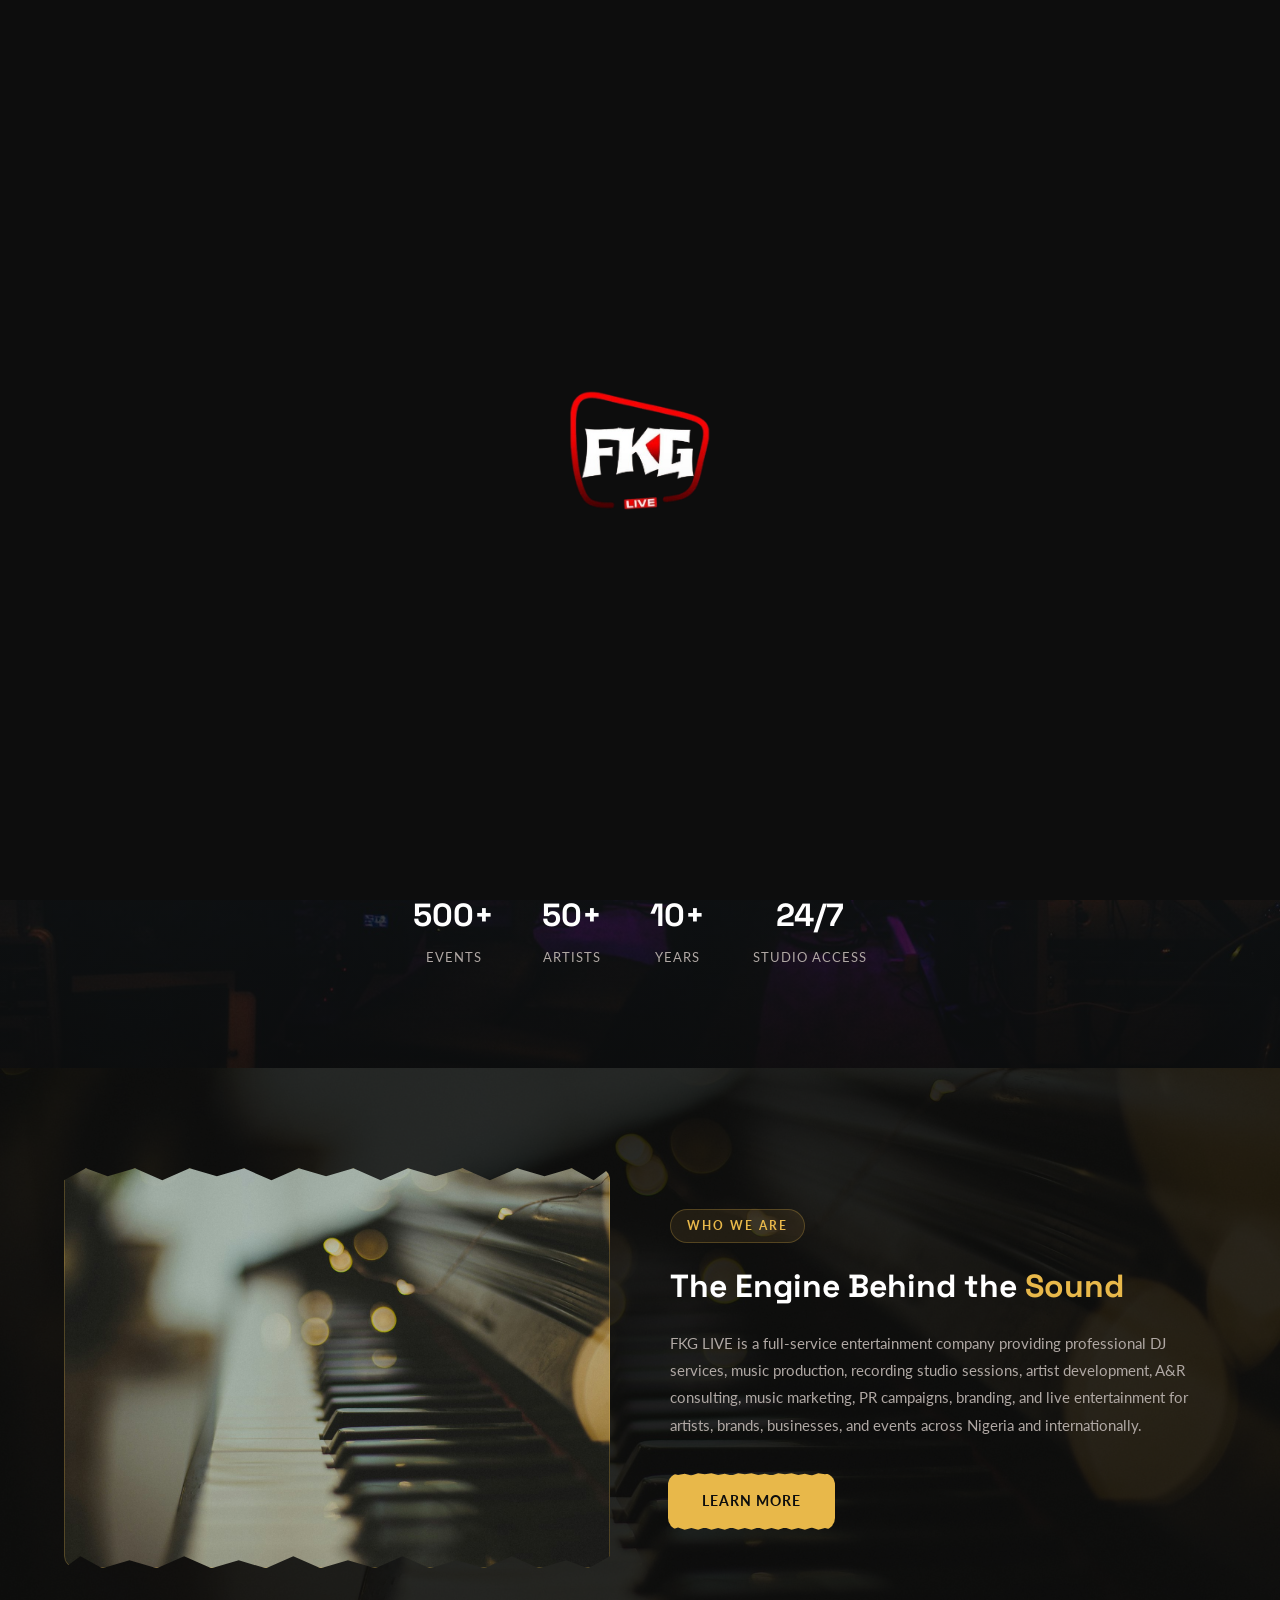
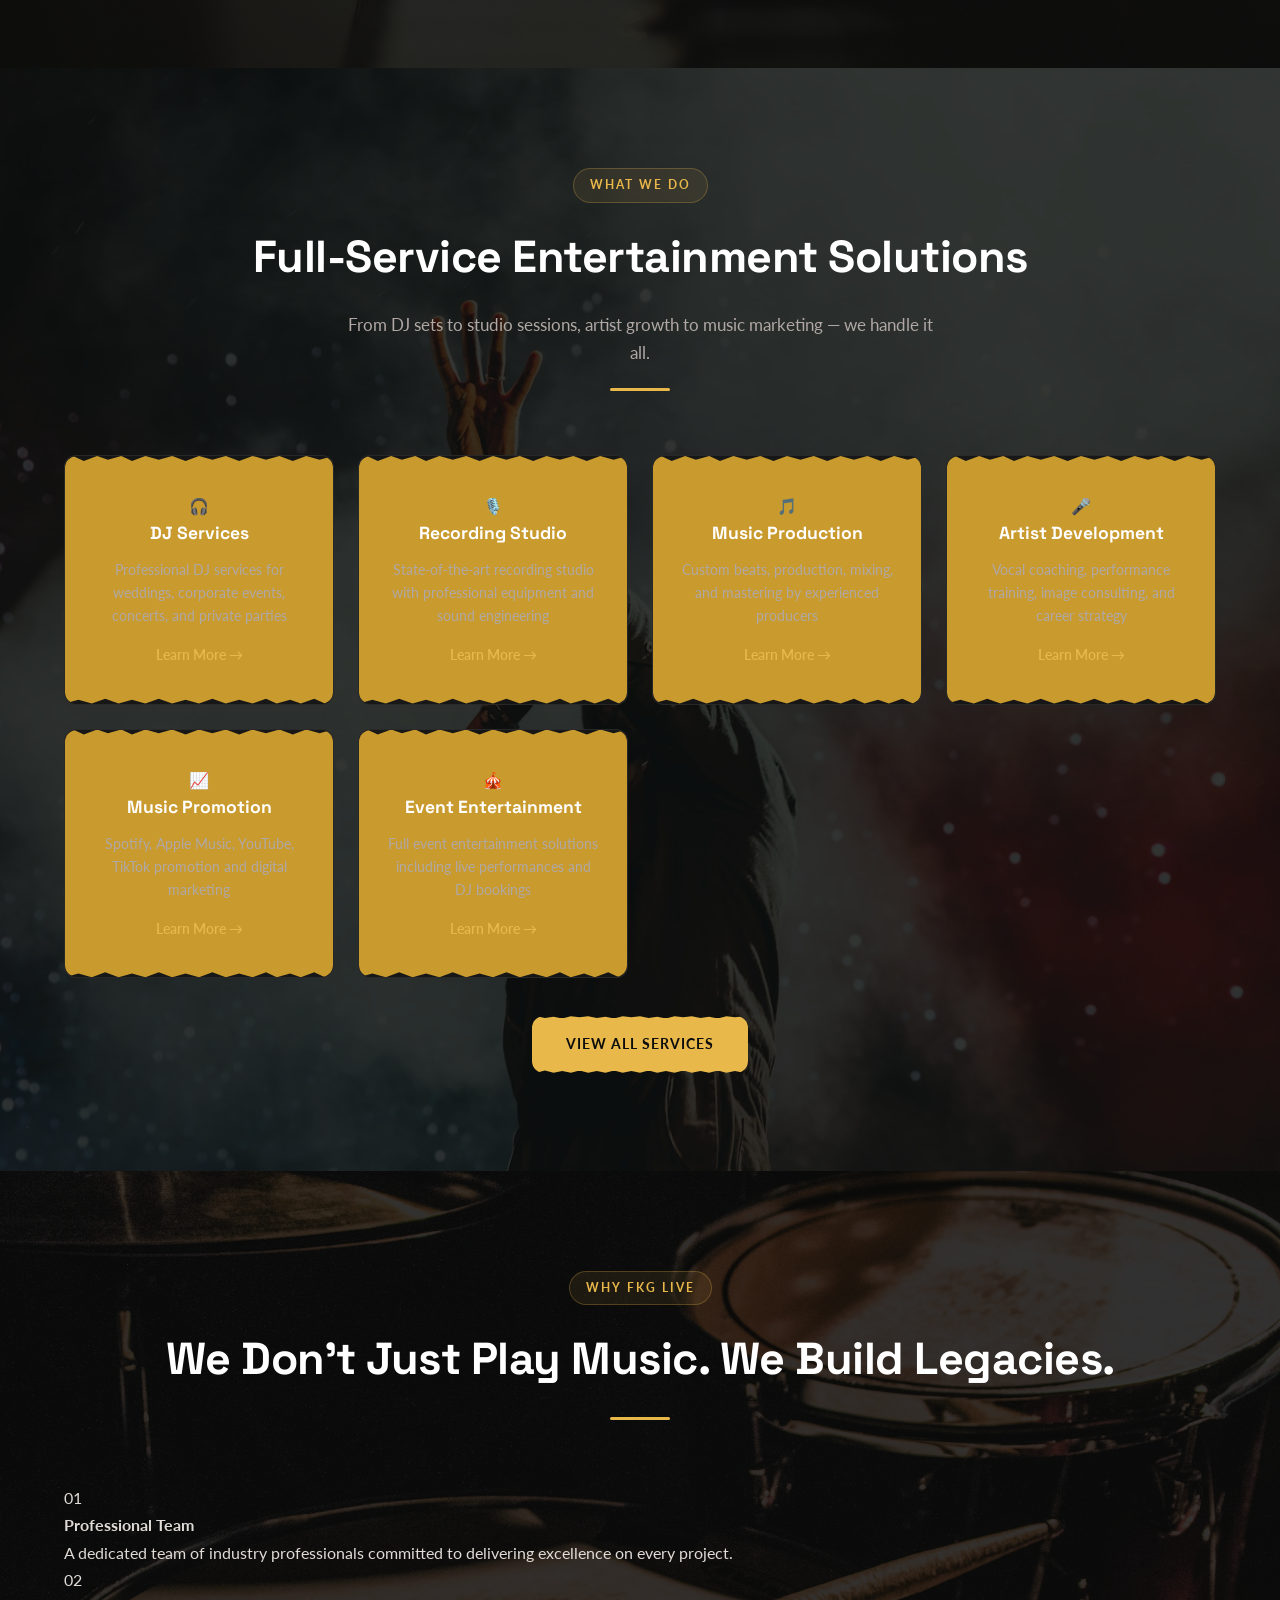
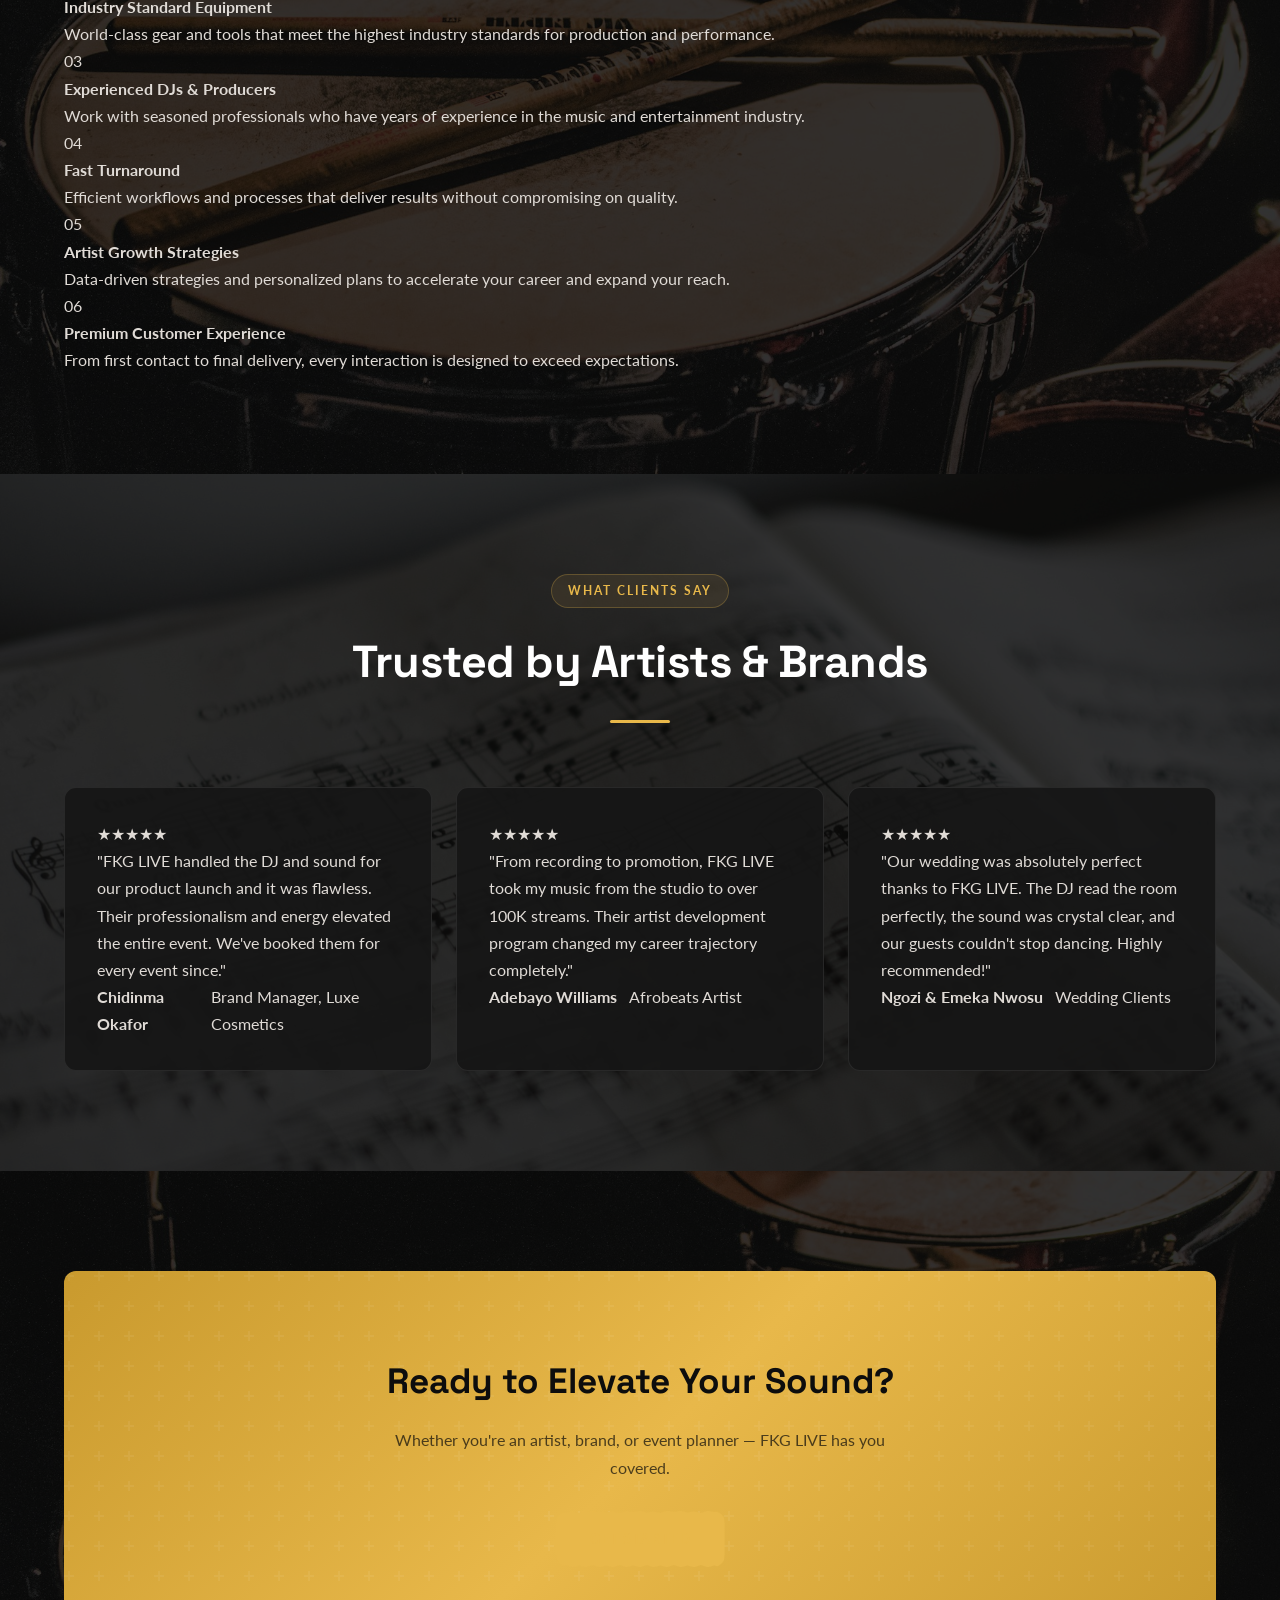
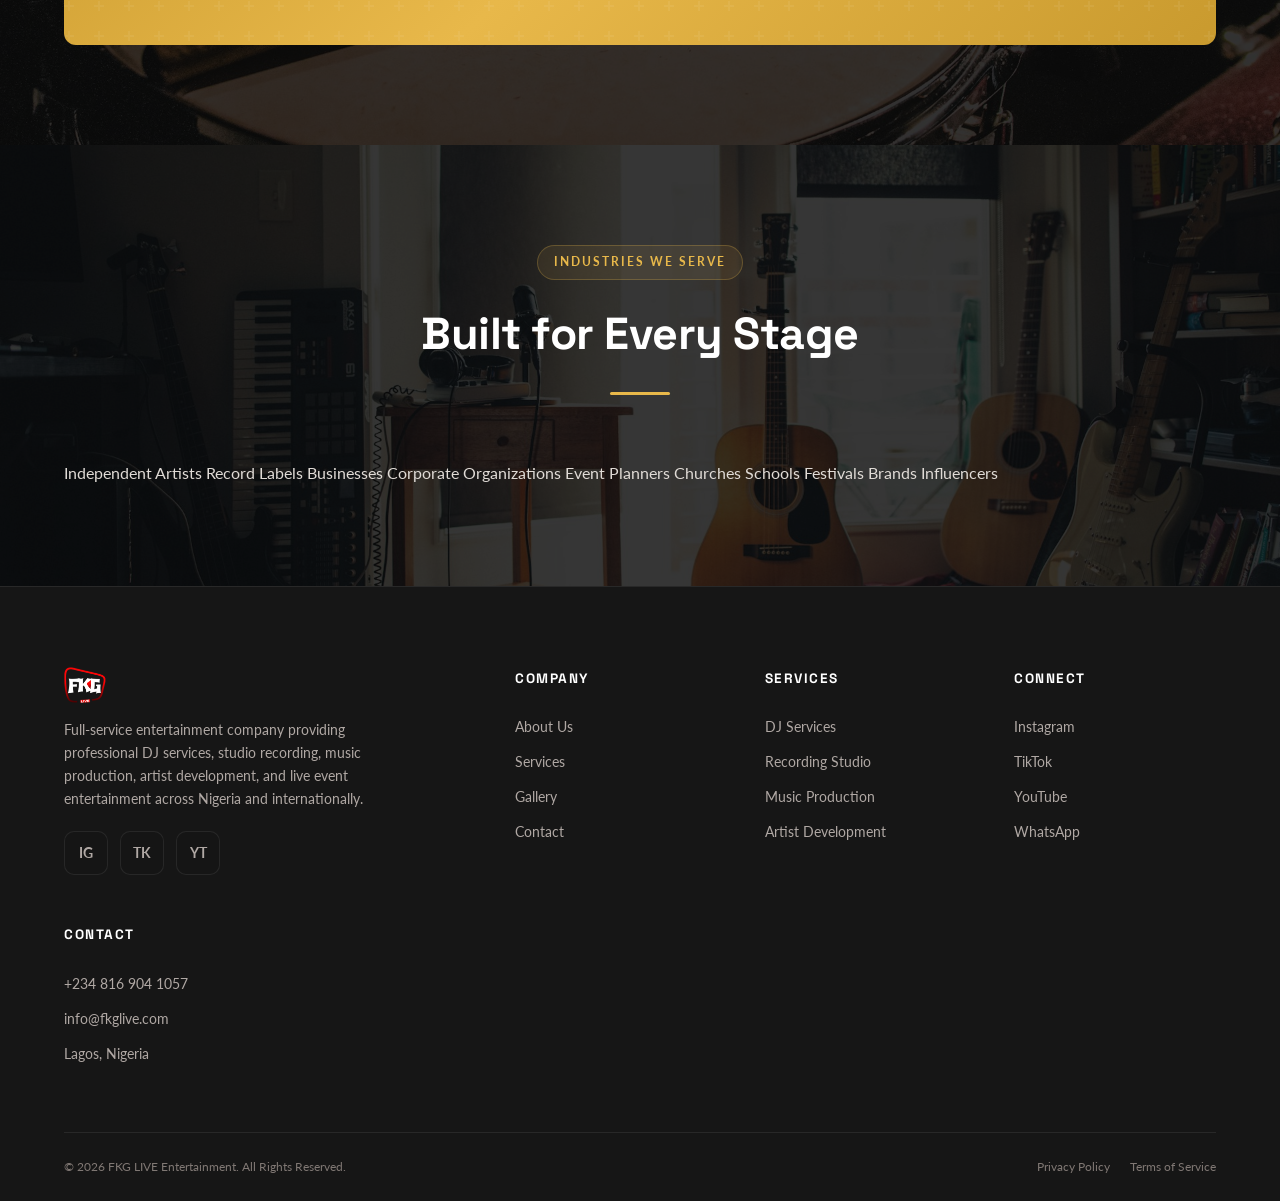
==== commit 4658ca2a: "Use LOGO.png for branding, replace hero text with logo, brighten palette, update social links" ====
--- a/index.html
+++ b/index.html
@@ -19,7 +19,7 @@
   <link rel="canonical" href="https://fkglive.com">
   <link rel="preconnect" href="https://fonts.googleapis.com">
   <link rel="preconnect" href="https://fonts.gstatic.com" crossorigin>
-  <link rel="icon" type="image/svg+xml" href="images/logo.svg">
+  <link rel="icon" type="image/png" href="images/LOGO.png">
   <link rel="stylesheet" href="css/style.css">
   <script type="application/ld+json">
   {
@@ -37,9 +37,9 @@
     },
     "areaServed": ["Nigeria", "International"],
     "sameAs": [
-      "https://instagram.com/fkg_live",
+      "https://www.instagram.com/live.xdigital",
       "https://tiktok.com/@fkg_live",
-      "https://youtube.com/@fkglive"
+      "https://www.youtube.com/@FKG_LIVEDIGITALSTUDIOS"
     ],
     "hasOfferCatalog": {
       "@type": "OfferCatalog",
@@ -60,14 +60,14 @@
 
 <!-- Splashscreen -->
 <div class="splashscreen" id="splashscreen">
-  <img src="images/logo.svg" alt="FKG LIVE Entertainment">
+  <img src="images/LOGO.png" alt="FKG LIVE Entertainment">
 </div>
 
 <!-- NAVIGATION -->
 <nav class="navbar" id="navbar">
   <div class="nav-main">
     <a href="index.html" class="nav-logo">
-      <img src="images/logo-nav.svg" alt="FKG LIVE Entertainment">
+      <img src="images/LOGO.png" alt="FKG LIVE Entertainment">
     </a>
     <button class="mobile-toggle" onclick="document.querySelector('.nav-links').classList.toggle('open')">☰</button>
     <div class="nav-links">
@@ -88,7 +88,7 @@
     <div class="hero-overlay"></div>
   </div>
   <div class="hero-content">
-    <h1>Entertainment<br>Without <span>Limits</span></h1>
+    <img src="images/LOGO.png" alt="FKG LIVE Entertainment" class="hero-logo">
     <p class="hero-sub">Professional DJ Services • Recording Studio • Music Production • Artist Development • Music Promotion • PR & Event Entertainment</p>
     <div class="hero-buttons">
       <a href="contact.html" class="btn btn-primary">Book Now</a>
@@ -304,12 +304,12 @@
   <div class="container">
     <div class="footer-grid">
       <div class="footer-brand">
-        <img src="images/logo.svg" alt="FKG LIVE Entertainment" loading="lazy">
+        <img src="images/LOGO.png" alt="FKG LIVE Entertainment" loading="lazy">
         <p>Full-service entertainment company providing professional DJ services, studio recording, music production, artist development, and live event entertainment across Nigeria and internationally.</p>
         <div class="social-links" style="margin-top: 20px;">
-          <a href="https://instagram.com/fkg_live" class="social-link" target="_blank" rel="noopener">IG</a>
+          <a href="https://www.instagram.com/live.xdigital" class="social-link" target="_blank" rel="noopener">IG</a>
           <a href="https://tiktok.com/@fkg_live" class="social-link" target="_blank" rel="noopener">TK</a>
-          <a href="https://youtube.com/@fkglive" class="social-link" target="_blank" rel="noopener">YT</a>
+          <a href="https://www.youtube.com/@FKG_LIVEDIGITALSTUDIOS" class="social-link" target="_blank" rel="noopener">YT</a>
         </div>
       </div>
       <div class="footer-col">
@@ -328,9 +328,9 @@
       </div>
       <div class="footer-col">
         <h4>Connect</h4>
-        <a href="https://instagram.com/fkg_live" target="_blank" rel="noopener">Instagram</a>
+        <a href="https://www.instagram.com/live.xdigital" target="_blank" rel="noopener">Instagram</a>
         <a href="https://tiktok.com/@fkg_live" target="_blank" rel="noopener">TikTok</a>
-        <a href="https://youtube.com/@fkglive" target="_blank" rel="noopener">YouTube</a>
+        <a href="https://www.youtube.com/@FKG_LIVEDIGITALSTUDIOS" target="_blank" rel="noopener">YouTube</a>
         <a href="https://wa.me/2348169041057" target="_blank" rel="noopener">WhatsApp</a>
       </div>
       <div class="footer-col">
--- a/css/style.css
+++ b/css/style.css
@@ -4,23 +4,23 @@
 @import url('https://fonts.googleapis.com/css2?family=Lato:wght@300;400;700;900&family=Space+Grotesk:wght@400;500;600;700&display=swap');
 
 :root {
-  --bg-primary: #0a0a0a;
-  --bg-secondary: #111111;
-  --bg-card: rgba(20, 20, 20, 0.9);
-  --bg-card-hover: rgba(30, 30, 30, 0.95);
-  --gold: #d4a853;
-  --gold-light: #f0d78c;
-  --gold-dark: #b08a3a;
-  --red: #e0293a;
+  --bg-primary: #0d0d0d;
+  --bg-secondary: #161616;
+  --bg-card: rgba(22, 22, 22, 0.92);
+  --bg-card-hover: rgba(34, 34, 34, 0.96);
+  --gold: #e8b84a;
+  --gold-light: #f5d97a;
+  --gold-dark: #c99a2e;
+  --red: #e83a4a;
   --white: #ffffff;
-  --off-white: #f5f0eb;
-  --light: #d8d3ce;
-  --medium: #a09894;
-  --dark: #706864;
-  --border: rgba(212, 168, 83, 0.2);
-  --border-light: rgba(255, 255, 255, 0.06);
-  --shadow: 0 4px 30px rgba(0, 0, 0, 0.4);
-  --shadow-gold: 0 4px 30px rgba(212, 168, 83, 0.15);
+  --off-white: #faf6f1;
+  --light: #e0dbd6;
+  --medium: #b0a8a4;
+  --dark: #807874;
+  --border: rgba(232, 184, 74, 0.25);
+  --border-light: rgba(255, 255, 255, 0.08);
+  --shadow: 0 4px 30px rgba(0, 0, 0, 0.45);
+  --shadow-gold: 0 4px 30px rgba(232, 184, 74, 0.2);
   --radius: 12px;
   --radius-sm: 8px;
   --transition: all 0.3s cubic-bezier(0.4, 0, 0.2, 1);
@@ -98,7 +98,7 @@
   padding: 16px 24px; max-width: 1200px; margin: 0 auto;
 }
 .nav-logo { display: flex; align-items: center; }
-.nav-logo img { height: 120px; width: auto; filter: brightness(1.1); transition: var(--transition); mix-blend-mode: screen; }
+.nav-logo img { height: 100px; width: auto; transition: var(--transition); }
 .nav-links { display: flex; gap: 8px; flex-wrap: wrap; justify-content: center; align-items: center; }
 .nav-links a {
   padding: 8px 20px; border-radius: 50px; font-size: 0.85rem; font-weight: 600;
@@ -132,6 +132,7 @@
   background: linear-gradient(180deg, rgba(10,10,10,0.7) 0%, rgba(10,10,10,0.4) 40%, rgba(10,10,10,0.85) 100%);
 }
 .hero-content { position: relative; z-index: 2; text-align: center; max-width: 800px; padding: 0 24px; }
+.hero-logo { max-width: 500px; width: 100%; height: auto; margin: 0 auto 24px; filter: drop-shadow(0 4px 20px rgba(232, 184, 74, 0.3)); }
 .hero-badge {
   display: inline-flex; align-items: center; gap: 8px; padding: 8px 20px;
   background: rgba(212, 168, 83, 0.15); border: 1px solid var(--border);
@@ -758,7 +759,7 @@
   section { padding: 72px 0; }
   .container { padding: 0 16px; }
   .nav-main { flex-wrap: wrap; justify-content: space-between; padding: 8px 16px; }
-  .nav-logo img { height: 80px; }
+  .nav-logo img { height: 70px; }
   .nav-links { display: none; }
   .nav-links.open {
     display: flex; flex-direction: column; width: 100%; padding: 16px 0; gap: 4px;
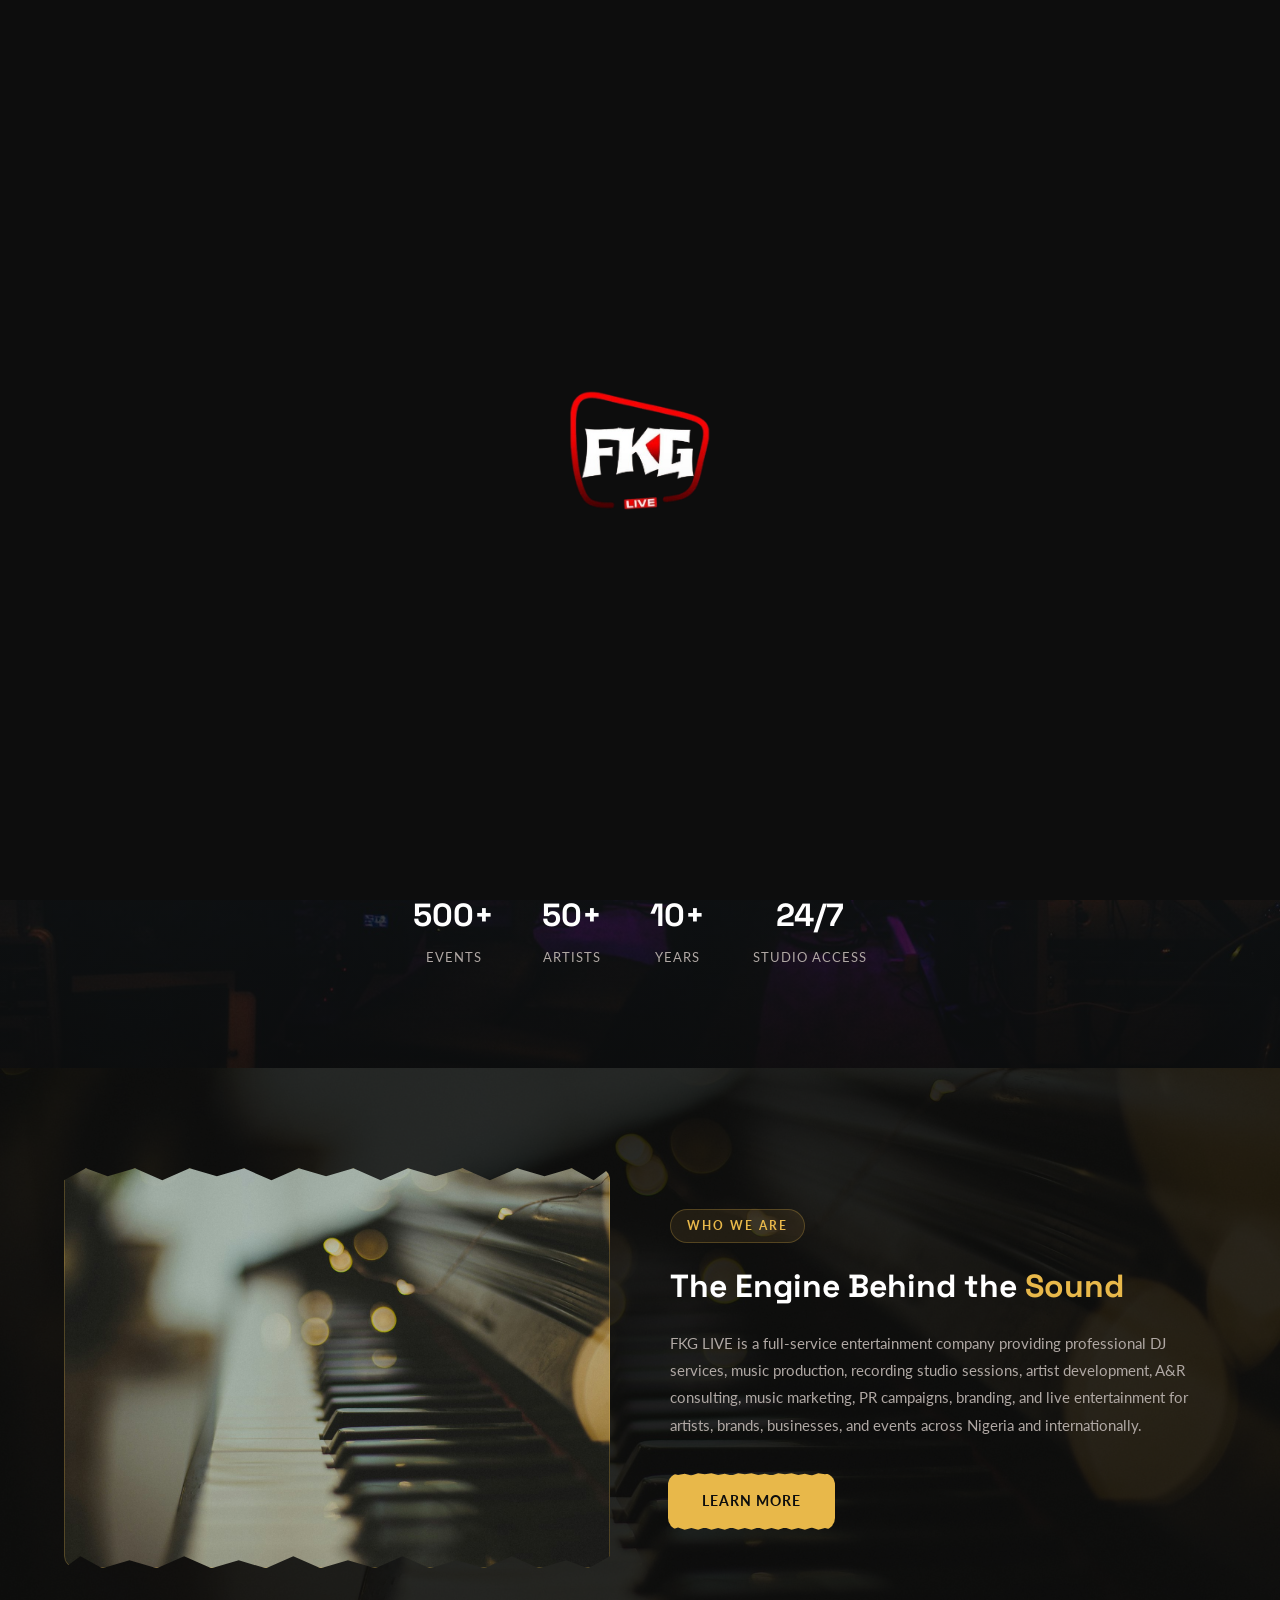
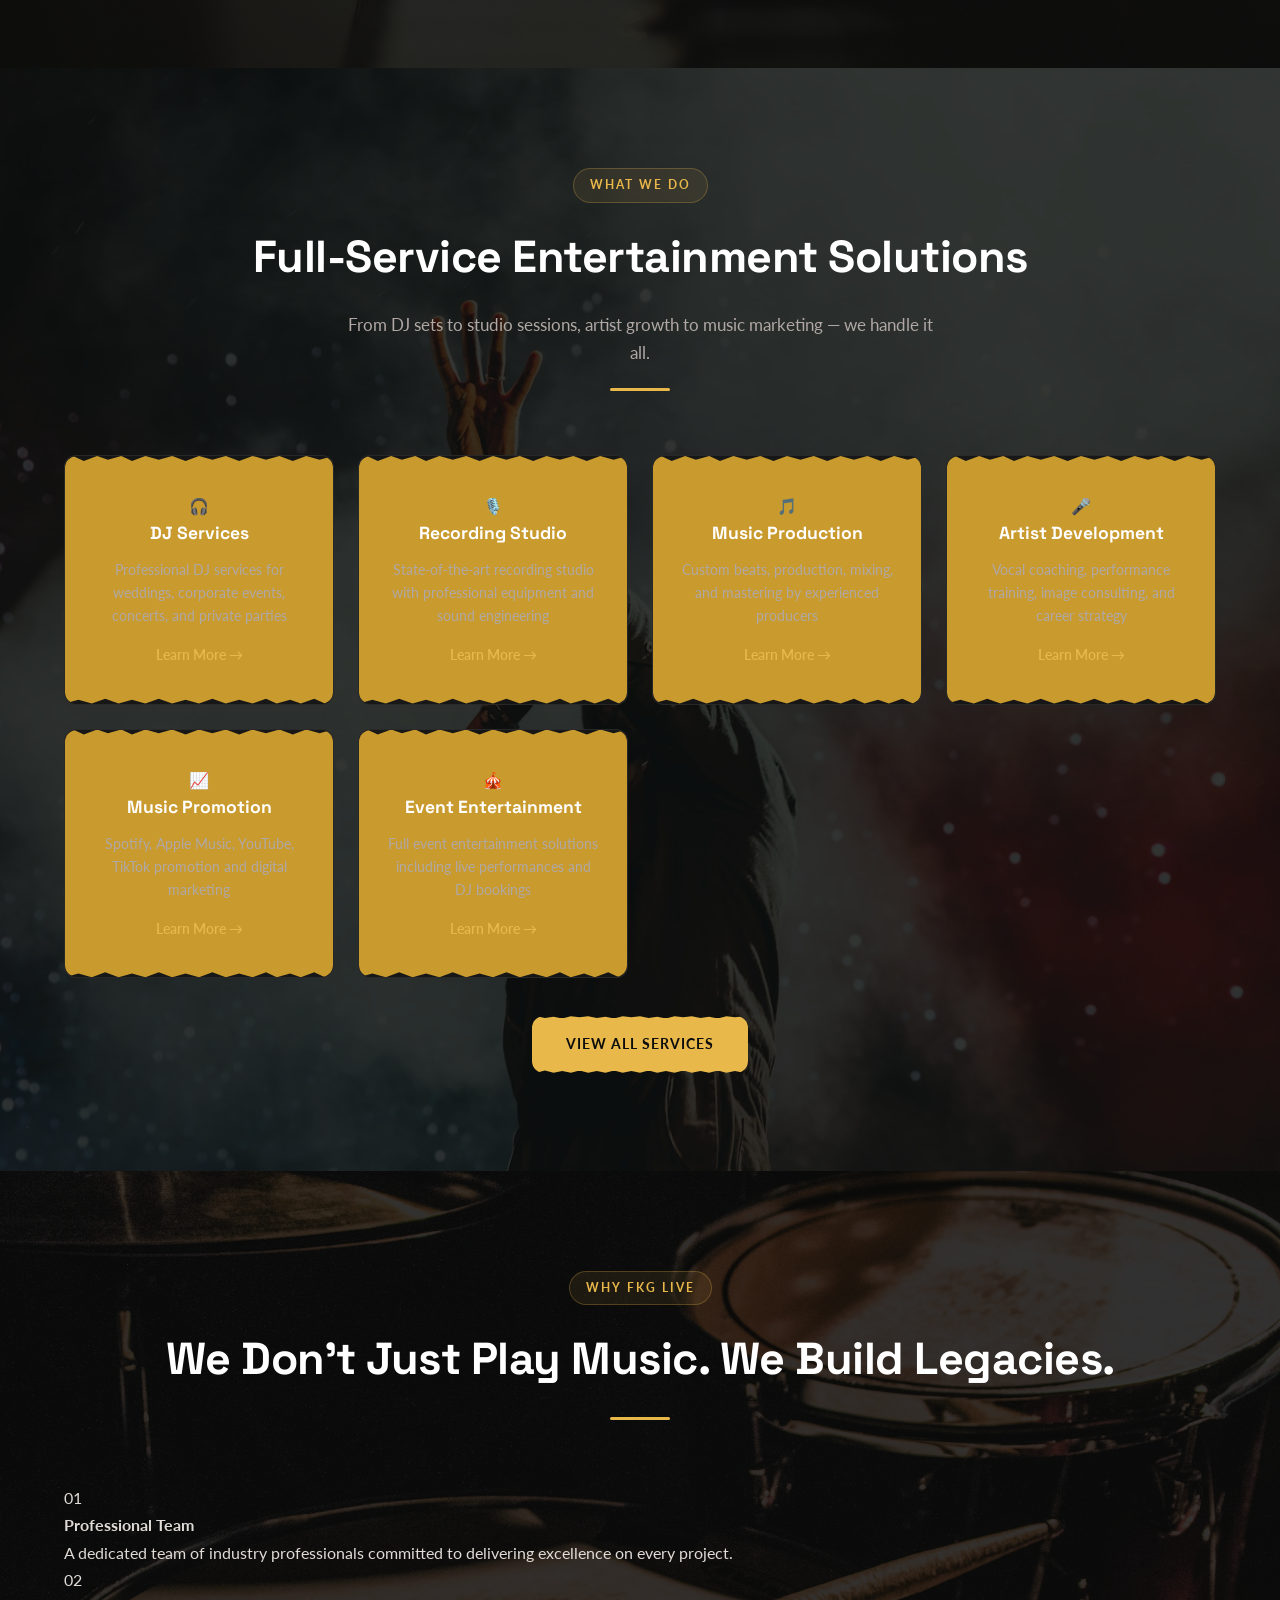
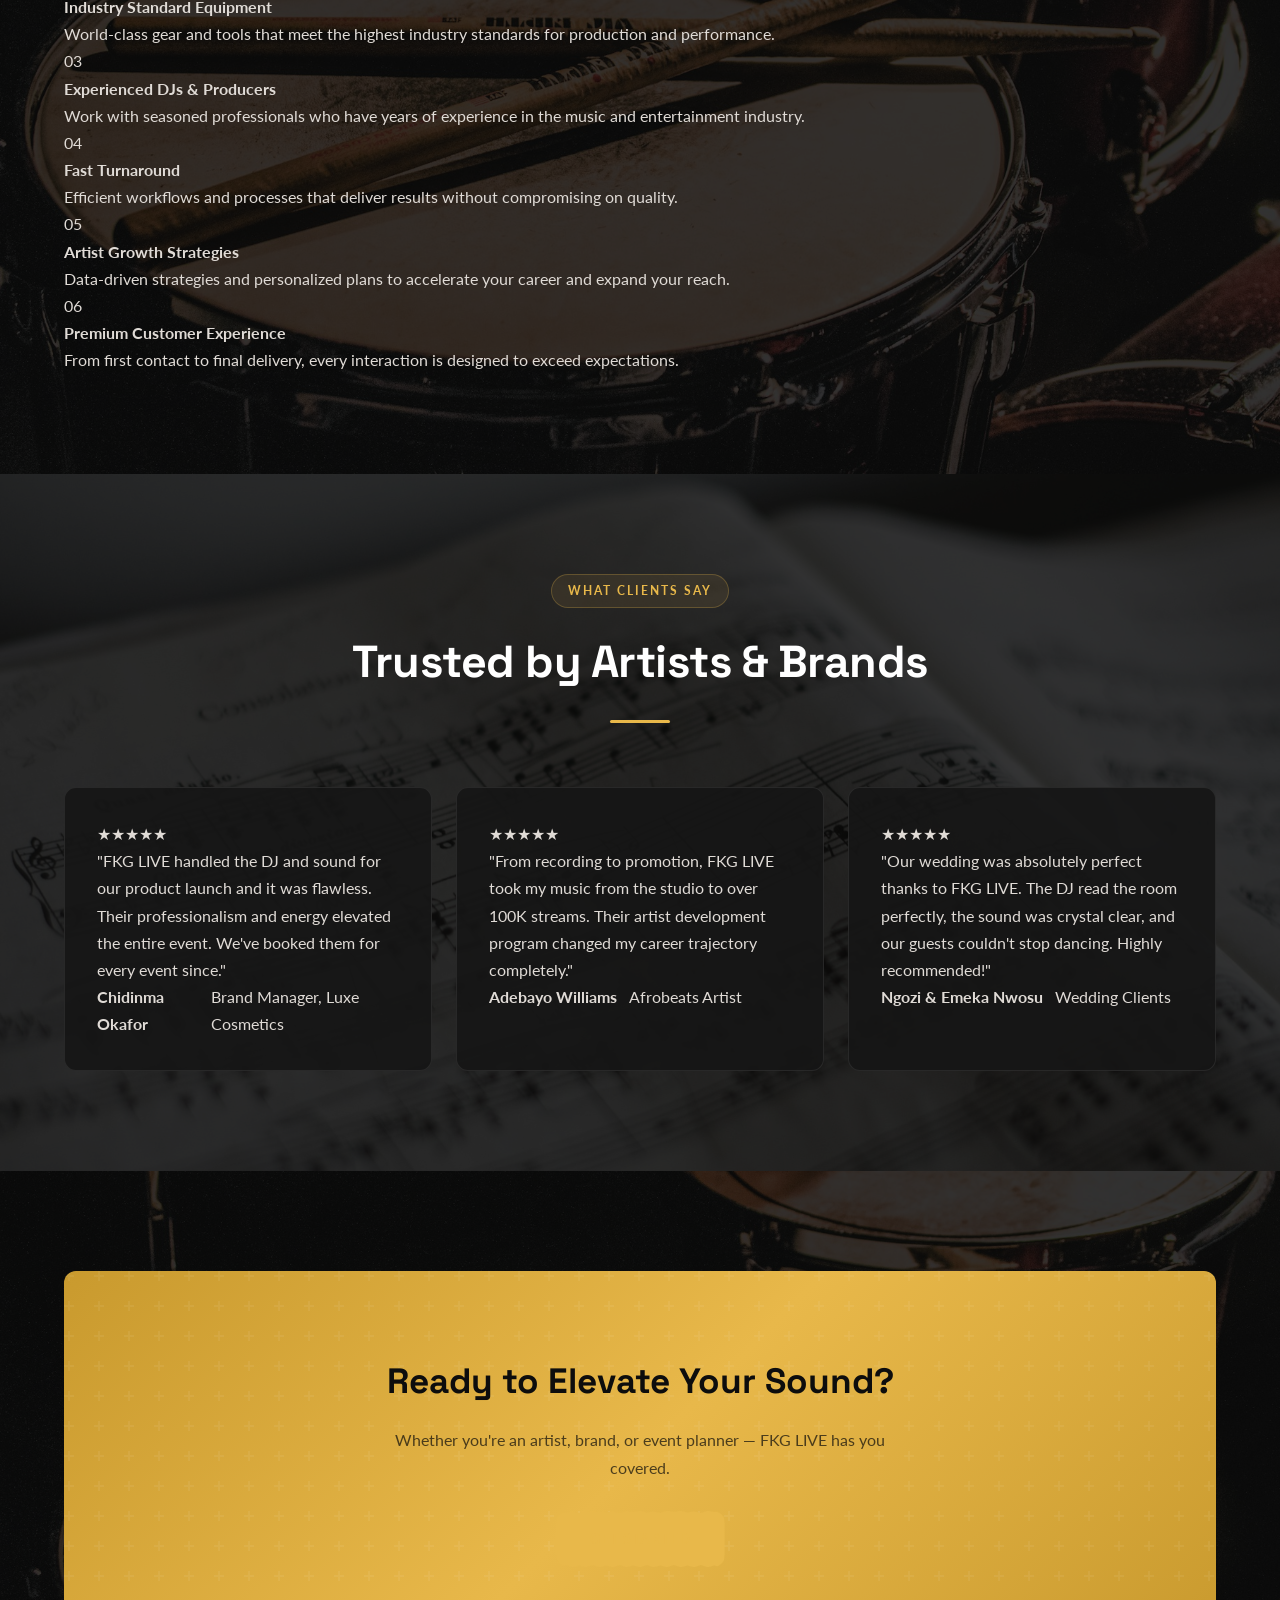
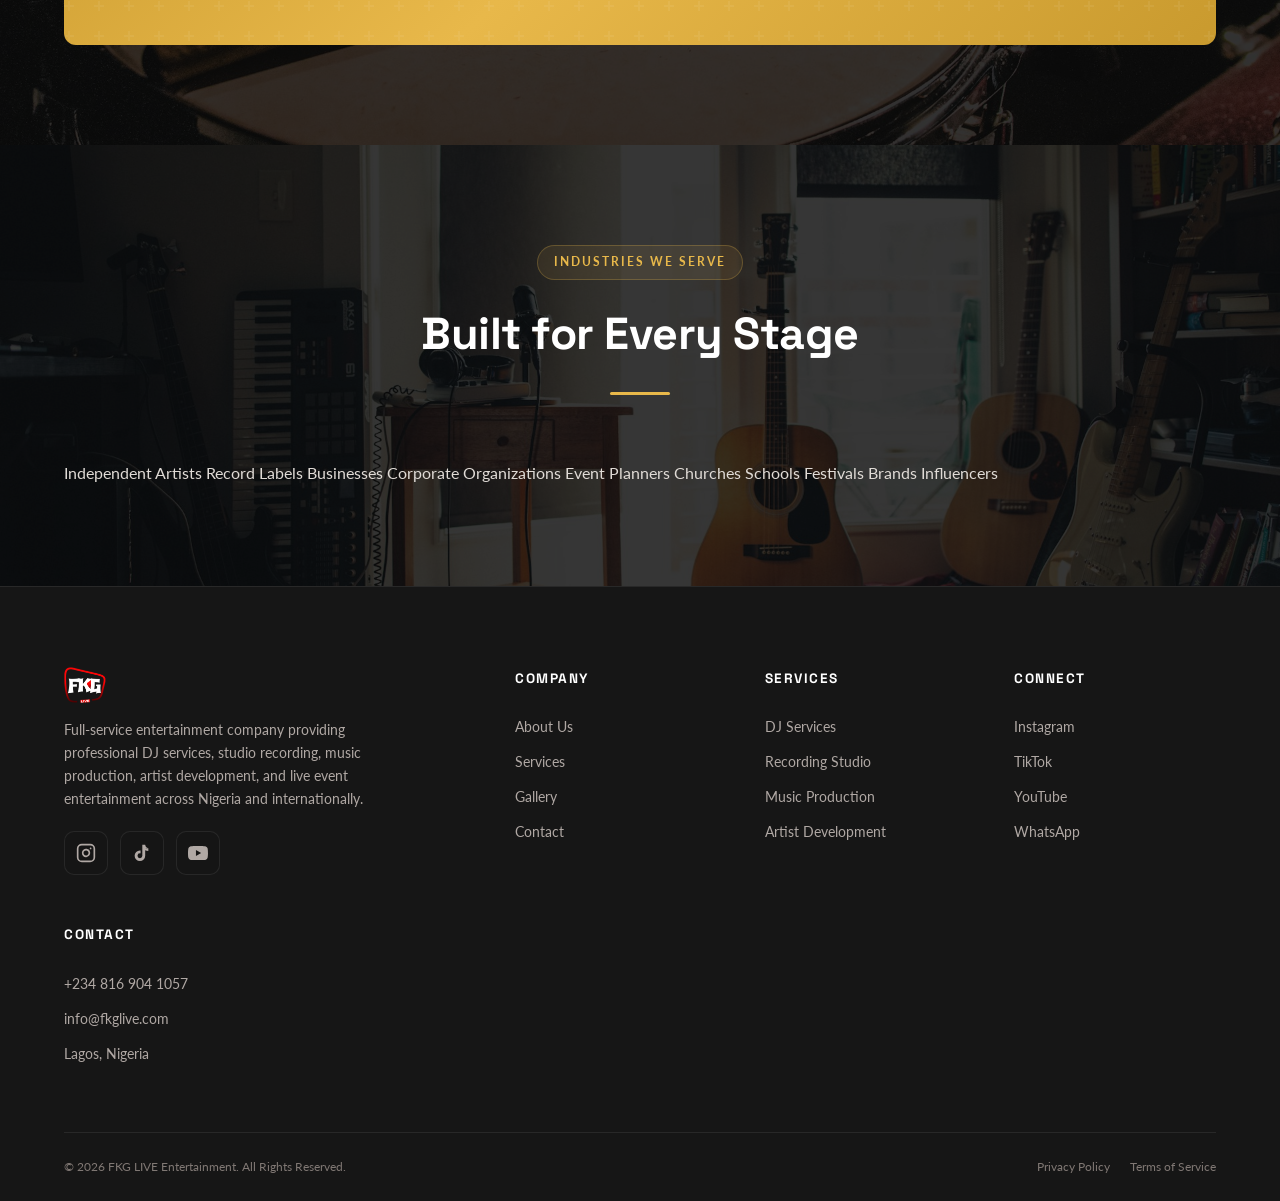
==== commit 1348cbd1: "Replace social link text with SVG icons (Instagram, TikTok, YouTube)" ====
--- a/index.html
+++ b/index.html
@@ -307,9 +307,9 @@
         <img src="images/LOGO.png" alt="FKG LIVE Entertainment" loading="lazy">
         <p>Full-service entertainment company providing professional DJ services, studio recording, music production, artist development, and live event entertainment across Nigeria and internationally.</p>
         <div class="social-links" style="margin-top: 20px;">
-          <a href="https://www.instagram.com/live.xdigital" class="social-link" target="_blank" rel="noopener">IG</a>
-          <a href="https://tiktok.com/@fkg_live" class="social-link" target="_blank" rel="noopener">TK</a>
-          <a href="https://www.youtube.com/@FKG_LIVEDIGITALSTUDIOS" class="social-link" target="_blank" rel="noopener">YT</a>
+          <a href="https://www.instagram.com/live.xdigital" class="social-link" target="_blank" rel="noopener" aria-label="Instagram"><svg width="20" height="20" viewBox="0 0 24 24" fill="none" stroke="currentColor" stroke-width="2" stroke-linecap="round" stroke-linejoin="round"><rect x="2" y="2" width="20" height="20" rx="5" ry="5"/><path d="M16 11.37A4 4 0 1 1 12.63 8 4 4 0 0 1 16 11.37z"/><line x1="17.5" y1="6.5" x2="17.51" y2="6.5"/></svg></a>
+          <a href="https://tiktok.com/@fkg_live" class="social-link" target="_blank" rel="noopener" aria-label="TikTok"><svg width="20" height="20" viewBox="0 0 24 24" fill="currentColor"><path d="M19.59 6.69a4.83 4.83 0 0 1-3.77-4.25V2h-3.45v13.67a2.89 2.89 0 0 1-2.88 2.5 2.89 2.89 0 0 1-2.89-2.89 2.89 2.89 0 0 1 2.89-2.89c.28 0 .54.04.79.1v-3.5a6.37 6.37 0 0 0-.79-.05A6.34 6.34 0 0 0 3.15 15.2a6.34 6.34 0 0 0 6.34 6.34 6.34 6.34 0 0 0 6.34-6.34V8.73a8.19 8.19 0 0 0 3.76.92V6.2a4.83 4.83 0 0 1-3.76.49z"/></svg></a>
+          <a href="https://www.youtube.com/@FKG_LIVEDIGITALSTUDIOS" class="social-link" target="_blank" rel="noopener" aria-label="YouTube"><svg width="20" height="20" viewBox="0 0 24 24" fill="currentColor"><path d="M23.498 6.186a3.016 3.016 0 0 0-2.122-2.136C19.505 3.545 12 3.545 12 3.545s-7.505 0-9.377.505A3.017 3.017 0 0 0 .502 6.186C0 8.07 0 12 0 12s0 3.93.502 5.814a3.016 3.016 0 0 0 2.122 2.136c1.871.505 9.376.505 9.376.505s7.505 0 9.377-.505a3.015 3.015 0 0 0 2.122-2.136C24 15.93 24 12 24 12s0-3.93-.502-5.814zM9.545 15.568V8.432L15.818 12l-6.273 3.568z"/></svg></a>
         </div>
       </div>
       <div class="footer-col">
--- a/css/style.css
+++ b/css/style.css
@@ -516,9 +516,9 @@
 .social-link {
   width: 44px; height: 44px; border-radius: 10px; background: var(--bg-card);
   border: 1px solid var(--border-light); display: flex; align-items: center;
-  justify-content: center; font-size: 0.85rem; font-weight: 700; color: var(--medium);
-  transition: var(--transition);
-}
+  justify-content: center; color: var(--medium); transition: var(--transition);
+}
+.social-link svg { width: 20px; height: 20px; }
 .social-link:hover { background: var(--gold); border-color: var(--gold); color: var(--bg-primary); }
 
 /* ================================
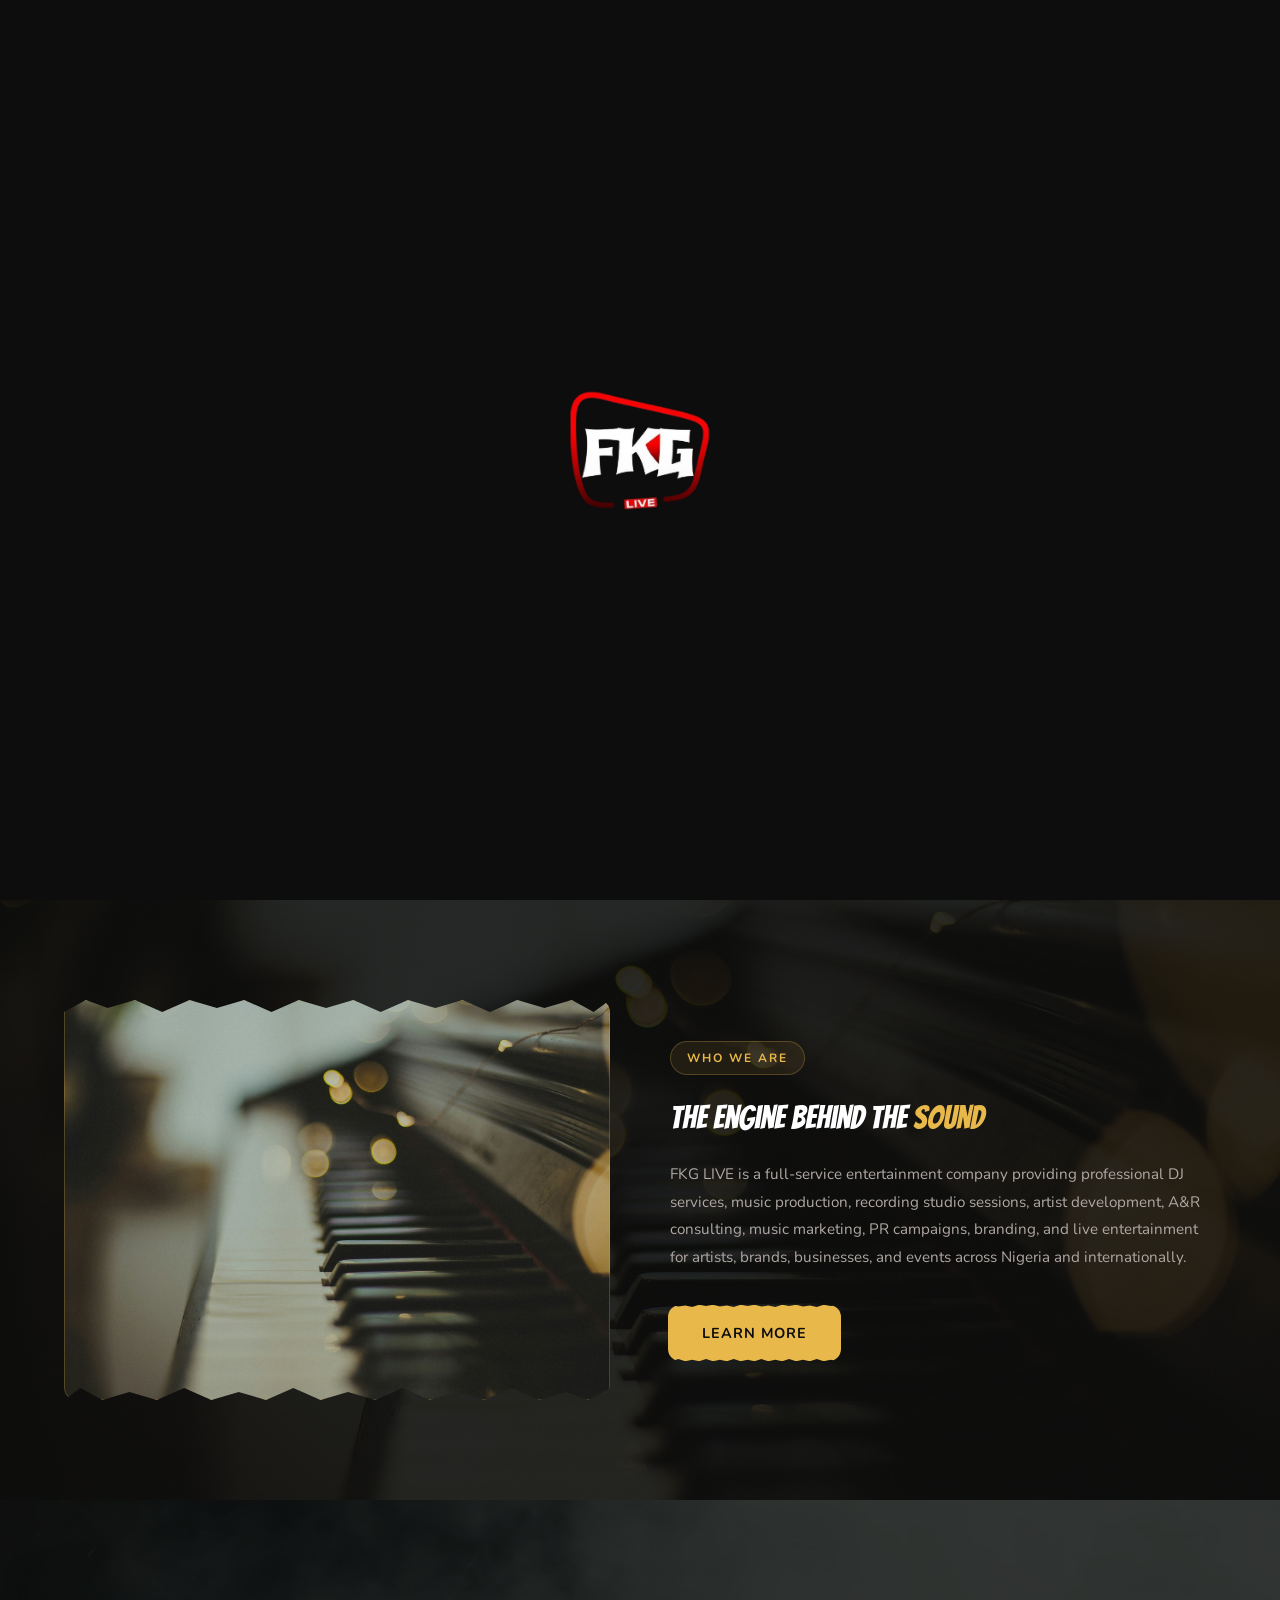
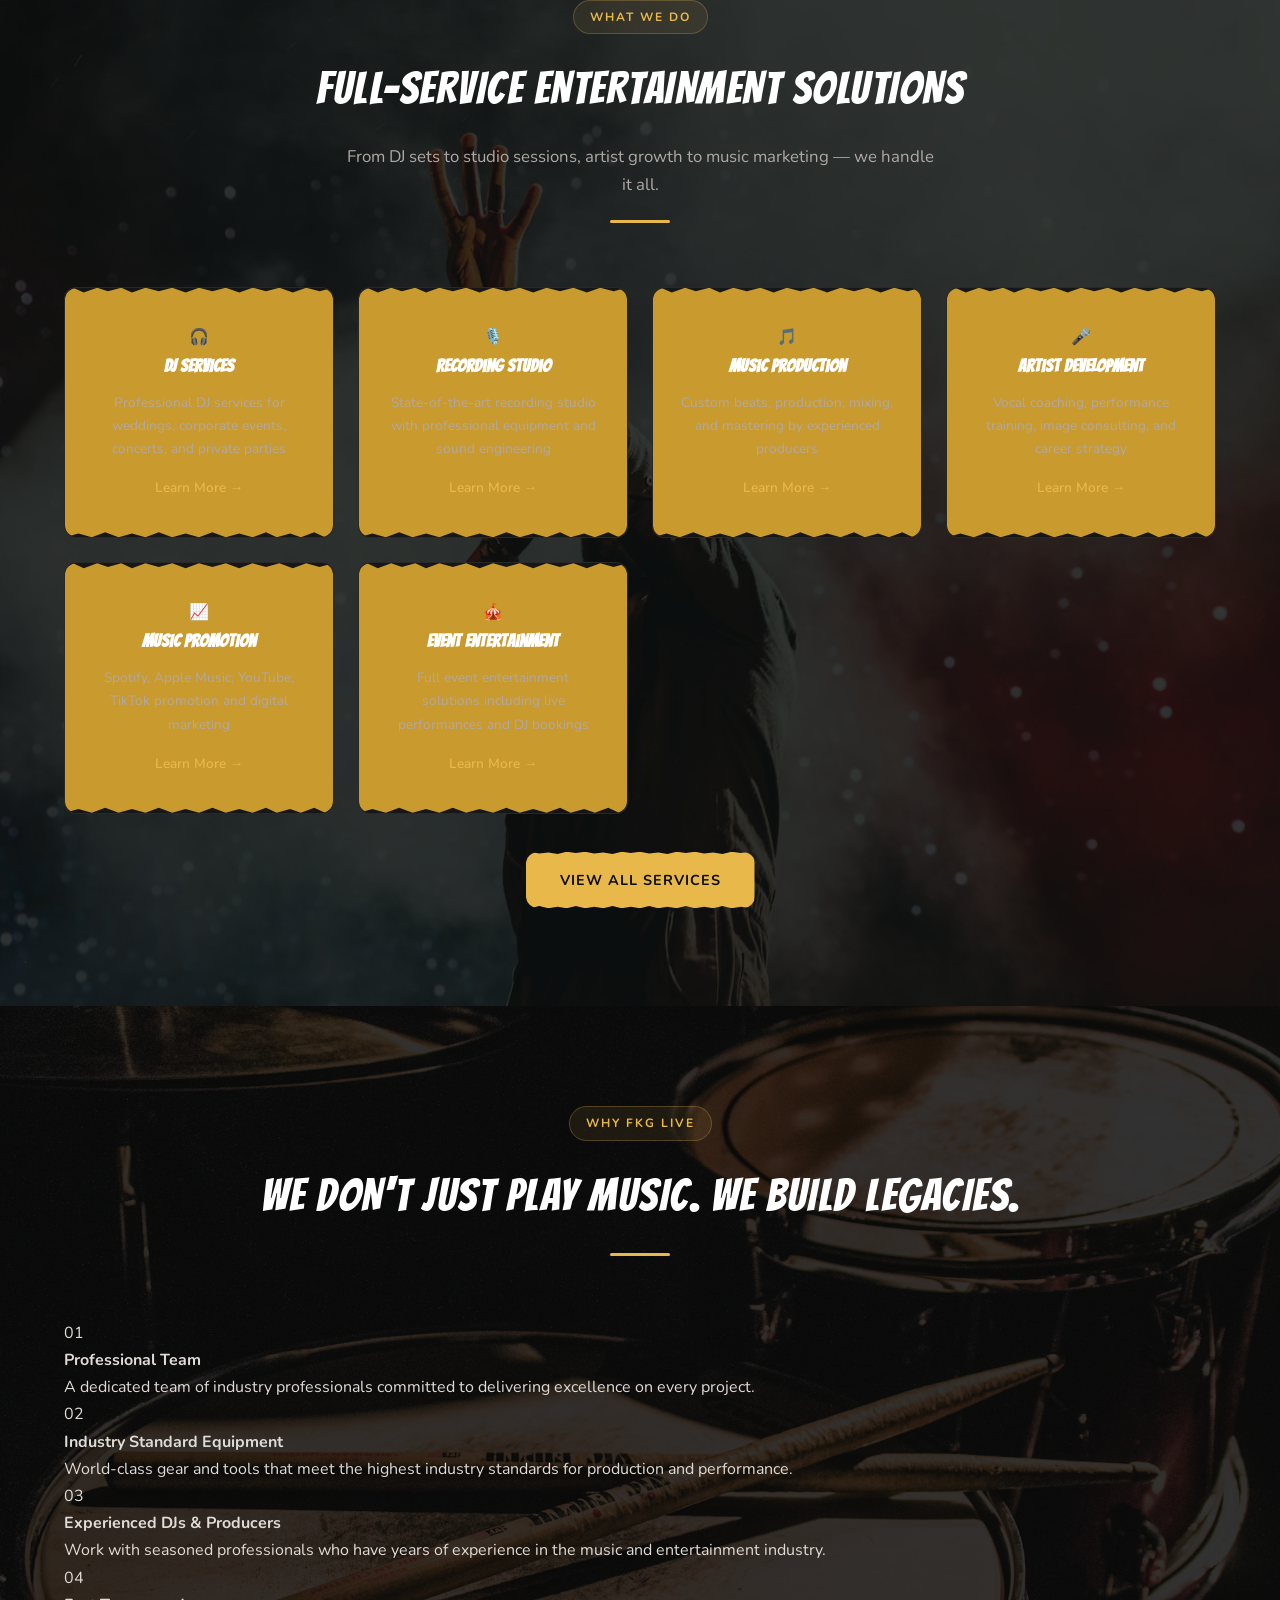
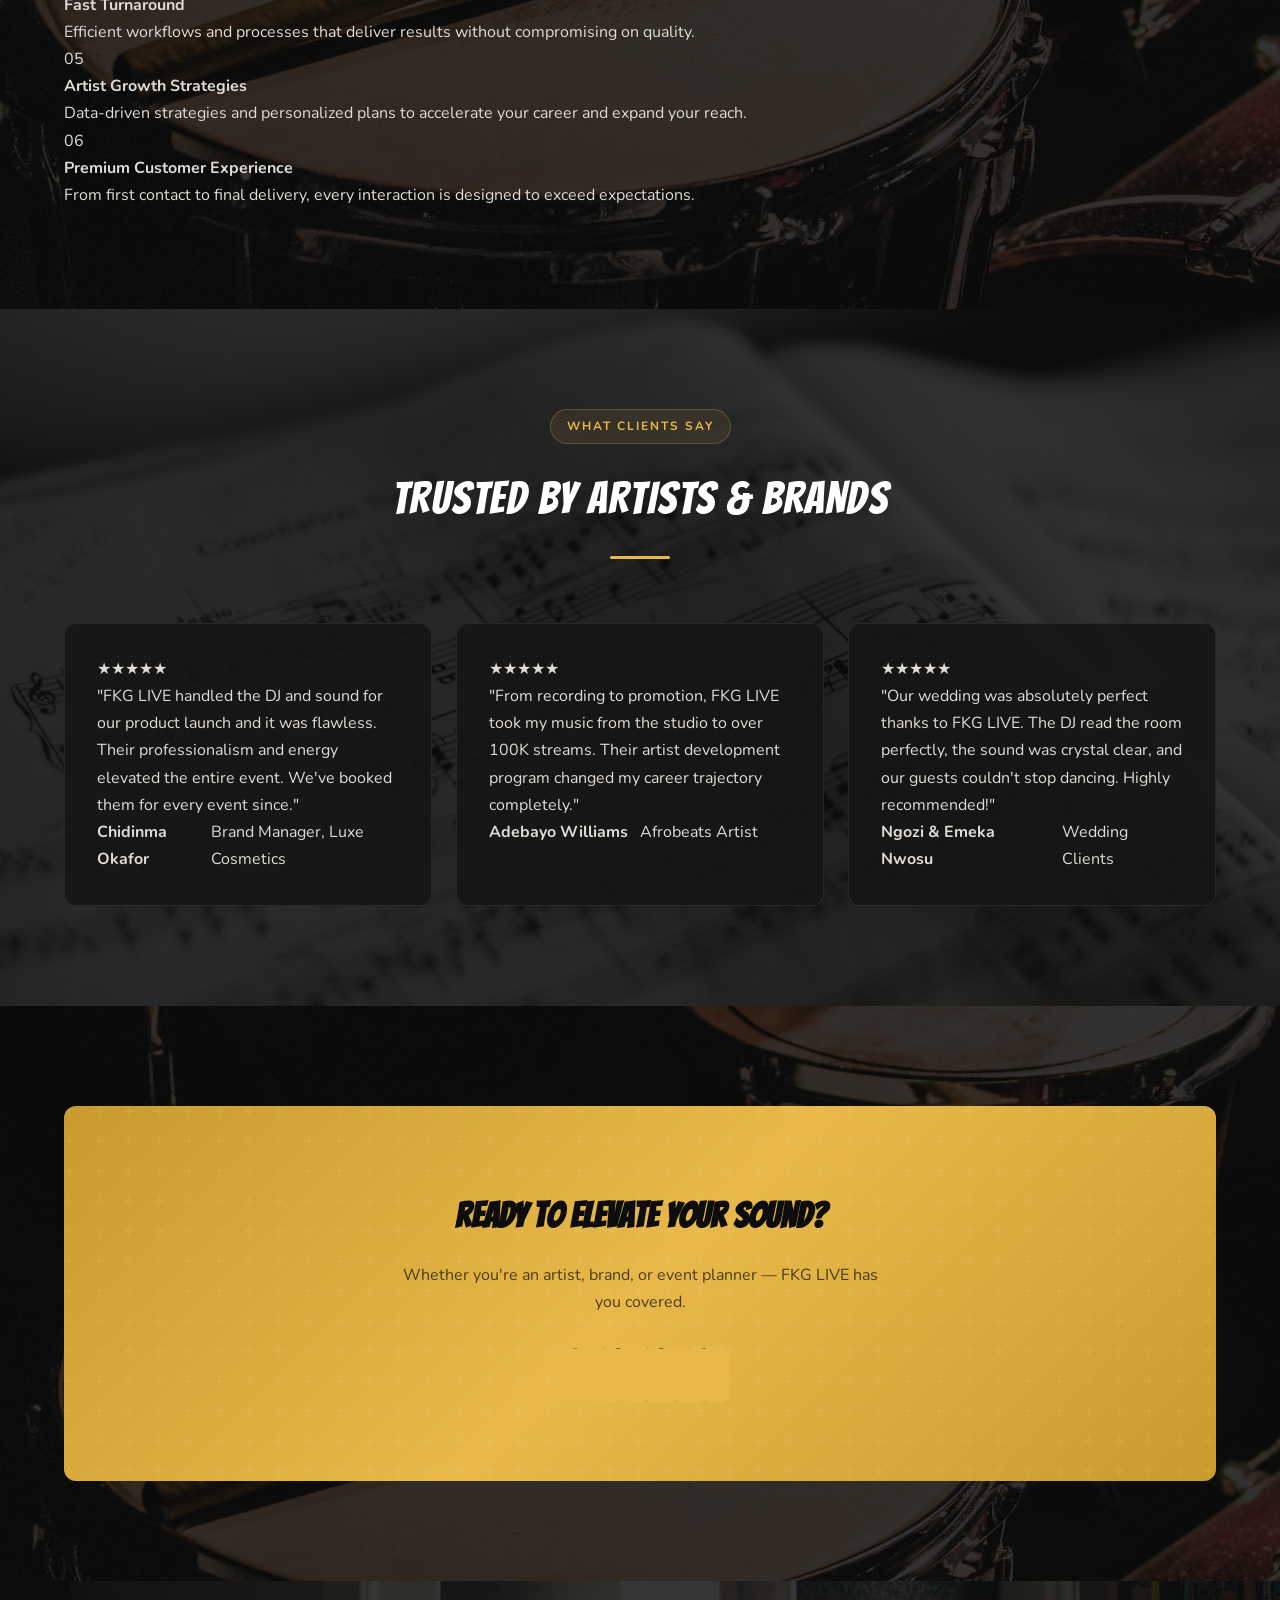
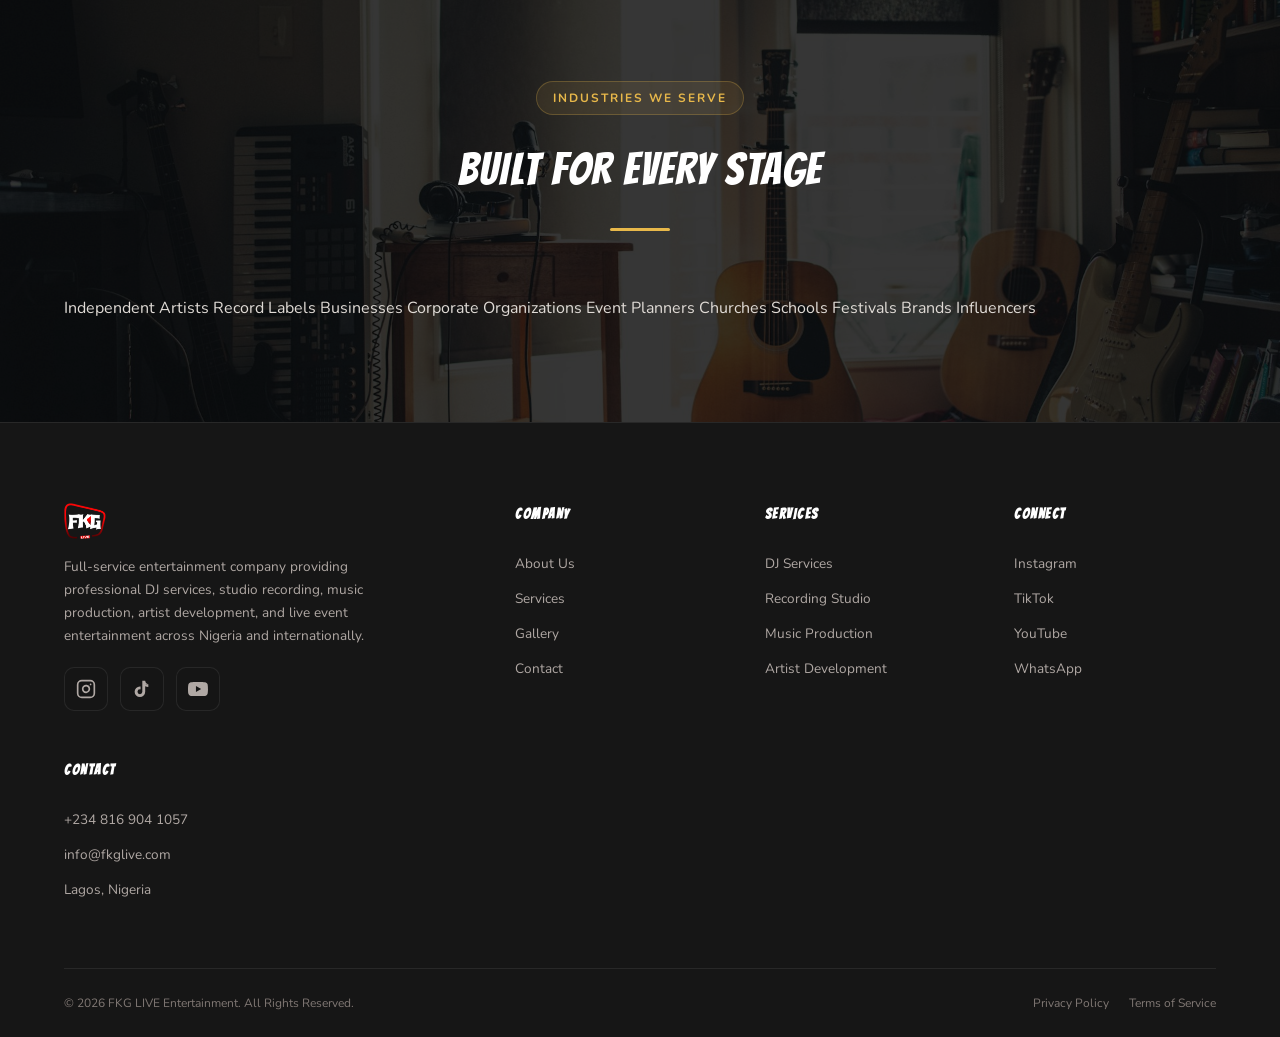
==== commit 89d0525a: "Remove hero logo, cartoon fonts (Bangers + Nunito), smooth mobile menu with animated hamburger" ====
--- a/index.html
+++ b/index.html
@@ -69,7 +69,7 @@
     <a href="index.html" class="nav-logo">
       <img src="images/LOGO.png" alt="FKG LIVE Entertainment">
     </a>
-    <button class="mobile-toggle" onclick="document.querySelector('.nav-links').classList.toggle('open')">☰</button>
+    <button class="mobile-toggle" onclick="this.classList.toggle('active'); document.querySelector('.nav-links').classList.toggle('open')"><span></span><span></span><span></span></button>
     <div class="nav-links">
       <a href="index.html" class="active">Home</a>
       <a href="services.html">Services</a>
@@ -88,7 +88,6 @@
     <div class="hero-overlay"></div>
   </div>
   <div class="hero-content">
-    <img src="images/LOGO.png" alt="FKG LIVE Entertainment" class="hero-logo">
     <p class="hero-sub">Professional DJ Services • Recording Studio • Music Production • Artist Development • Music Promotion • PR & Event Entertainment</p>
     <div class="hero-buttons">
       <a href="contact.html" class="btn btn-primary">Book Now</a>
--- a/css/style.css
+++ b/css/style.css
@@ -1,7 +1,7 @@
 /* ================================
    FKG LIVE — Premium Entertainment
    ================================ */
-@import url('https://fonts.googleapis.com/css2?family=Lato:wght@300;400;700;900&family=Space+Grotesk:wght@400;500;600;700&display=swap');
+@import url('https://fonts.googleapis.com/css2?family=Bangers&family=Nunito:wght@400;600;700;800&display=swap');
 
 :root {
   --bg-primary: #0d0d0d;
@@ -31,7 +31,7 @@
 html { scroll-behavior: smooth; font-size: 16px; }
 
 body {
-  font-family: 'Lato', -apple-system, BlinkMacSystemFont, sans-serif;
+  font-family: 'Nunito', -apple-system, BlinkMacSystemFont, sans-serif;
   background: var(--bg-primary);
   color: var(--light);
   line-height: 1.7;
@@ -58,7 +58,7 @@
 .splashscreen.hide { opacity: 0; visibility: hidden; pointer-events: none; }
 .splashscreen img { height: 120px; width: auto; animation: splashPulse 1.5s ease-in-out infinite; }
 .splashscreen .splash-text {
-  font-family: 'Space Grotesk', sans-serif; font-size: 0.8rem; font-weight: 600;
+  font-family: 'Bangers', cursive; font-size: 0.8rem; font-weight: 600;
   color: var(--gold); text-transform: uppercase; letter-spacing: 4px;
   animation: splashFade 1.5s ease-in-out infinite;
 }
@@ -116,7 +116,23 @@
   background: var(--gold-dark) !important; transform: translateY(-1px);
   box-shadow: var(--shadow-gold);
 }
-.mobile-toggle { display: none; background: none; border: none; color: var(--white); font-size: 1.5rem; cursor: pointer; }
+.mobile-toggle {
+  display: none; background: none; border: 2px solid var(--gold); color: var(--gold);
+  font-size: 1.4rem; cursor: pointer; width: 44px; height: 44px; border-radius: 8px;
+  align-items: center; justify-content: center; transition: var(--transition);
+  flex-shrink: 0; position: relative; padding: 0;
+}
+.mobile-toggle span {
+  display: block; width: 20px; height: 2px; background: var(--gold); border-radius: 2px;
+  position: absolute; transition: all 0.3s cubic-bezier(0.4, 0, 0.2, 1);
+}
+.mobile-toggle span:nth-child(1) { transform: translateY(-6px); }
+.mobile-toggle span:nth-child(2) { transform: translateY(0); }
+.mobile-toggle span:nth-child(3) { transform: translateY(6px); }
+.mobile-toggle.active span:nth-child(1) { transform: rotate(45deg); }
+.mobile-toggle.active span:nth-child(2) { opacity: 0; transform: scaleX(0); }
+.mobile-toggle.active span:nth-child(3) { transform: rotate(-45deg); }
+.mobile-toggle:active { transform: scale(0.92); }
 
 /* ================================
    HERO SECTION
@@ -132,7 +148,6 @@
   background: linear-gradient(180deg, rgba(10,10,10,0.7) 0%, rgba(10,10,10,0.4) 40%, rgba(10,10,10,0.85) 100%);
 }
 .hero-content { position: relative; z-index: 2; text-align: center; max-width: 800px; padding: 0 24px; }
-.hero-logo { max-width: 500px; width: 100%; height: auto; margin: 0 auto 24px; filter: drop-shadow(0 4px 20px rgba(232, 184, 74, 0.3)); }
 .hero-badge {
   display: inline-flex; align-items: center; gap: 8px; padding: 8px 20px;
   background: rgba(212, 168, 83, 0.15); border: 1px solid var(--border);
@@ -144,15 +159,15 @@
   border-radius: 50%; animation: pulse 2s infinite;
 }
 .hero h1 {
-  font-family: 'Space Grotesk', sans-serif; font-size: clamp(2.5rem, 6vw, 4.5rem);
-  font-weight: 800; color: var(--white); line-height: 1.1; margin-bottom: 16px;
-  letter-spacing: -1px;
+  font-family: 'Bangers', cursive; font-size: clamp(2.5rem, 6vw, 4.5rem);
+  font-weight: 400; color: var(--white); line-height: 1.1; margin-bottom: 16px;
+  letter-spacing: 2px; text-transform: uppercase;
 }
 .hero h1 span { color: var(--gold); }
 .hero-sub { font-size: 1.15rem; color: var(--medium); max-width: 600px; margin: 0 auto 36px; line-height: 1.8; }
 .hero-buttons { display: flex; gap: 16px; justify-content: center; flex-wrap: wrap; }
 .hero-stats { display: flex; justify-content: center; gap: 48px; margin-top: 60px; padding-top: 40px; border-top: 1px solid var(--border-light); }
-.hero-stat h3 { font-family: 'Space Grotesk', sans-serif; font-size: 2rem; font-weight: 700; color: var(--white); }
+.hero-stat h3 { font-family: 'Bangers', cursive; font-size: 2rem; font-weight: 700; color: var(--white); }
 .hero-stat p { font-size: 0.8rem; color: var(--medium); text-transform: uppercase; letter-spacing: 1px; margin-top: 4px; }
 
 /* ================================
@@ -173,8 +188,9 @@
   background: radial-gradient(circle, rgba(212,168,83,0.15) 0%, transparent 70%); opacity: 0.15; z-index: 0;
 }
 .page-hero h1 {
-  font-family: 'Space Grotesk', sans-serif; font-size: clamp(2rem, 5vw, 3.5rem);
-  font-weight: 800; color: var(--white); margin-bottom: 16px; position: relative;
+  font-family: 'Bangers', cursive; font-size: clamp(2rem, 5vw, 3.5rem);
+  font-weight: 400; color: var(--white); margin-bottom: 16px; position: relative;
+  letter-spacing: 2px; text-transform: uppercase;
 }
 .page-hero p { font-size: 1.1rem; color: var(--medium); max-width: 600px; margin: 0 auto; position: relative; }
 
@@ -189,8 +205,9 @@
   font-weight: 700; color: var(--gold); text-transform: uppercase; letter-spacing: 2px; margin-bottom: 16px;
 }
 .section-header h2 {
-  font-family: 'Space Grotesk', sans-serif; font-size: clamp(1.8rem, 4vw, 2.8rem);
-  font-weight: 800; color: var(--white); margin-bottom: 16px; letter-spacing: -0.5px;
+  font-family: 'Bangers', cursive; font-size: clamp(1.8rem, 4vw, 2.8rem);
+  font-weight: 400; color: var(--white); margin-bottom: 16px; letter-spacing: 1.5px;
+  text-transform: uppercase;
 }
 .section-header p { font-size: 1.05rem; color: var(--medium); max-width: 600px; margin: 0 auto; }
 .section-divider { width: 60px; height: 3px; background: var(--gold); margin: 20px auto 0; border-radius: 2px; }
@@ -273,7 +290,7 @@
   padding: 36px; transition: var(--transition); overflow: visible;
 }
 .card:hover { border-color: var(--gold); transform: translateY(-4px); box-shadow: var(--shadow-gold); }
-.card h3 { font-family: 'Space Grotesk', sans-serif; font-size: 1.2rem; font-weight: 700; color: var(--white); margin-bottom: 10px; }
+.card h3 { font-family: 'Bangers', cursive; font-size: 1.2rem; font-weight: 700; color: var(--white); margin-bottom: 10px; }
 .card p { font-size: 0.9rem; color: var(--medium); line-height: 1.7; }
 .card-link { display: inline-flex; align-items: center; gap: 6px; margin-top: 16px; font-size: 0.85rem; font-weight: 600; color: var(--gold); }
 .card-link:hover { gap: 10px; }
@@ -300,7 +317,7 @@
   background: var(--gold); color: var(--bg-primary);
 }
 .service-card h3 {
-  font-family: 'Space Grotesk', sans-serif; font-size: 1.1rem; font-weight: 700;
+  font-family: 'Bangers', cursive; font-size: 1.1rem; font-weight: 700;
   color: var(--white); margin-bottom: 10px;
 }
 .service-card p { font-size: 0.85rem; color: var(--medium); line-height: 1.7; }
@@ -324,7 +341,7 @@
 }
 .course-card-body { padding: 28px; }
 .course-card-body h3 {
-  font-family: 'Space Grotesk', sans-serif; font-size: 1.15rem; font-weight: 700;
+  font-family: 'Bangers', cursive; font-size: 1.15rem; font-weight: 700;
   color: var(--white); margin-bottom: 8px;
 }
 .course-card-skills {
@@ -358,11 +375,11 @@
 }
 .stat-card:hover { border-color: var(--gold); transform: translateY(-4px); box-shadow: var(--shadow-gold); }
 .stat-number {
-  font-family: 'Space Grotesk', sans-serif; font-size: 2.8rem; font-weight: 800;
+  font-family: 'Bangers', cursive; font-size: 2.8rem; font-weight: 400;
   color: var(--gold); line-height: 1; margin-bottom: 8px;
 }
 .stat-card h4 {
-  font-family: 'Space Grotesk', sans-serif; font-size: 0.95rem; font-weight: 700;
+  font-family: 'Bangers', cursive; font-size: 0.95rem; font-weight: 700;
   color: var(--white); margin-bottom: 8px;
 }
 .stat-card p { font-size: 0.85rem; color: var(--medium); }
@@ -378,11 +395,11 @@
 }
 .journey-step:last-child::after { display: none; }
 .journey-num {
-  font-family: 'Space Grotesk', sans-serif; font-size: 2.5rem; font-weight: 800;
+  font-family: 'Bangers', cursive; font-size: 2.5rem; font-weight: 400;
   color: var(--gold); opacity: 0.3; margin-bottom: 8px;
 }
 .journey-step h4 {
-  font-family: 'Space Grotesk', sans-serif; font-size: 0.9rem; font-weight: 700;
+  font-family: 'Bangers', cursive; font-size: 0.9rem; font-weight: 700;
   color: var(--white); text-transform: uppercase; letter-spacing: 1px; margin-bottom: 8px;
 }
 .journey-step p { font-size: 0.8rem; color: var(--medium); }
@@ -431,7 +448,7 @@
 }
 .gallery-item:hover .gallery-overlay { opacity: 1; }
 .gallery-overlay h4 {
-  font-family: 'Space Grotesk', sans-serif; font-size: 1rem; font-weight: 700; color: var(--white);
+  font-family: 'Bangers', cursive; font-size: 1rem; font-weight: 700; color: var(--white);
 }
 .gallery-overlay span { font-size: 0.8rem; color: var(--gold); }
 
@@ -448,7 +465,7 @@
   background: url("data:image/svg+xml,%3Csvg width='60' height='60' viewBox='0 0 60 60' xmlns='http://www.w3.org/2000/svg'%3E%3Cg fill='none' fill-rule='evenodd'%3E%3Cg fill='%23ffffff' fill-opacity='0.06'%3E%3Cpath d='M36 34v-4h-2v4h-4v2h4v4h2v-4h4v-2h-4zm0-30V0h-2v4h-4v2h4v4h2V6h4V4h-4zM6 34v-4H4v4H0v2h4v4h2v-4h4v-2H6zM6 4V0H4v4H0v2h4v4h2V6h4V4H6z'/%3E%3C/g%3E%3C/g%3E%3C/svg%3E");
 }
 .cta-banner h2 {
-  font-family: 'Space Grotesk', sans-serif; font-size: clamp(1.5rem, 3vw, 2.2rem);
+  font-family: 'Bangers', cursive; font-size: clamp(1.5rem, 3vw, 2.2rem);
   font-weight: 800; color: var(--bg-primary); margin-bottom: 16px; position: relative;
 }
 .cta-banner p {
@@ -497,7 +514,7 @@
   border-radius: var(--radius); opacity: 1;
 }
 .contact-info-card h4 {
-  font-family: 'Space Grotesk', sans-serif; font-size: 1rem; font-weight: 700;
+  font-family: 'Bangers', cursive; font-size: 1rem; font-weight: 700;
   color: var(--white); margin-bottom: 16px;
 }
 .contact-info-item {
@@ -531,7 +548,7 @@
 .footer-brand img { height: 36px; margin-bottom: 16px; filter: brightness(1.1); }
 .footer-brand p { font-size: 0.85rem; color: var(--medium); line-height: 1.7; max-width: 300px; }
 .footer-col h4 {
-  font-family: 'Space Grotesk', sans-serif; font-size: 0.85rem; font-weight: 700;
+  font-family: 'Bangers', cursive; font-size: 0.85rem; font-weight: 700;
   color: var(--white); text-transform: uppercase; letter-spacing: 1.5px; margin-bottom: 20px;
 }
 .footer-col a { display: block; font-size: 0.85rem; color: var(--medium); padding: 6px 0; }
@@ -572,11 +589,11 @@
 }
 .timeline-content:hover { border-color: var(--gold); box-shadow: var(--shadow-gold); }
 .timeline-year {
-  font-family: 'Space Grotesk', sans-serif; font-size: 0.8rem; font-weight: 700;
+  font-family: 'Bangers', cursive; font-size: 0.8rem; font-weight: 700;
   color: var(--gold); text-transform: uppercase; letter-spacing: 1px; margin-bottom: 8px;
 }
 .timeline-content h4 {
-  font-family: 'Space Grotesk', sans-serif; font-size: 1.05rem; font-weight: 700;
+  font-family: 'Bangers', cursive; font-size: 1.05rem; font-weight: 700;
   color: var(--white); margin-bottom: 8px;
 }
 .timeline-content p { font-size: 0.85rem; color: var(--medium); }
@@ -608,7 +625,7 @@
 .team-card:hover .team-card-img img { transform: scale(1.05); }
 .team-card-body { padding: 24px; text-align: center; }
 .team-card-body h4 {
-  font-family: 'Space Grotesk', sans-serif; font-size: 1.1rem; font-weight: 700;
+  font-family: 'Bangers', cursive; font-size: 1.1rem; font-weight: 700;
   color: var(--white); margin-bottom: 4px;
 }
 .team-card-body span { font-size: 0.8rem; color: var(--gold); font-weight: 600; }
@@ -635,7 +652,7 @@
 }
 .about-grid { display: grid; grid-template-columns: 1fr 1fr; gap: 60px; align-items: center; }
 .about-text h2 {
-  font-family: 'Space Grotesk', sans-serif; font-size: 2rem; font-weight: 800;
+  font-family: 'Bangers', cursive; font-size: 2rem; font-weight: 400;
   color: var(--white); margin-bottom: 16px;
 }
 .about-text h2 span { color: var(--gold); }
@@ -669,11 +686,11 @@
 }
 .pricing-card:hover { transform: translateY(-4px); box-shadow: var(--shadow-gold); }
 .pricing-card h3 {
-  font-family: 'Space Grotesk', sans-serif; font-size: 1rem; font-weight: 700;
+  font-family: 'Bangers', cursive; font-size: 1rem; font-weight: 700;
   color: var(--gold); text-transform: uppercase; letter-spacing: 1px; margin-bottom: 8px;
 }
 .pricing-card .price {
-  font-family: 'Space Grotesk', sans-serif; font-size: 2.5rem; font-weight: 800;
+  font-family: 'Bangers', cursive; font-size: 2.5rem; font-weight: 400;
   color: var(--white); margin: 16px 0 4px;
 }
 .pricing-card .price small { font-size: 0.9rem; color: var(--medium); font-weight: 400; }
@@ -728,7 +745,7 @@
 .market-row .label { font-size: 0.9rem; font-weight: 600; color: var(--light); }
 .market-row.highlight .label { color: var(--white); }
 .market-row .price {
-  font-family: 'Space Grotesk', sans-serif; font-size: 1rem; font-weight: 700; color: var(--medium);
+  font-family: 'Bangers', cursive; font-size: 1rem; font-weight: 700; color: var(--medium);
 }
 .market-row.highlight .price { color: var(--gold); font-size: 1.1rem; }
 
@@ -760,12 +777,24 @@
   .container { padding: 0 16px; }
   .nav-main { flex-wrap: wrap; justify-content: space-between; padding: 8px 16px; }
   .nav-logo img { height: 70px; }
-  .nav-links { display: none; }
+  .nav-links {
+    display: flex; flex-direction: column; width: 100%; gap: 0;
+    max-height: 0; overflow: hidden; opacity: 0;
+    padding: 0; transition: max-height 0.4s cubic-bezier(0.4, 0, 0.2, 1), opacity 0.3s ease, padding 0.3s ease;
+    background: rgba(13, 13, 13, 0.98); border-radius: var(--radius);
+    margin-top: 8px; border: 1px solid var(--border-light);
+  }
   .nav-links.open {
-    display: flex; flex-direction: column; width: 100%; padding: 16px 0; gap: 4px;
-    background: rgba(10, 10, 10, 0.98); border-radius: var(--radius-sm);
+    max-height: 500px; opacity: 1; padding: 12px 0;
   }
-  .mobile-toggle { display: block; }
+  .nav-links a {
+    padding: 14px 24px; font-size: 1rem; text-align: left; border-radius: 0;
+    border: none; border-bottom: 1px solid var(--border-light); width: 100%;
+  }
+  .nav-links a:last-child { border-bottom: none; }
+  .nav-links a:hover, .nav-links a.active { background: rgba(232, 184, 74, 0.1); }
+  .nav-cta { margin-top: 4px; text-align: center; }
+  .mobile-toggle { display: flex; }
   .hero { padding-top: 140px; }
   .hero h1 { font-size: clamp(2rem, 5vw, 3rem); }
   .hero-stats { flex-direction: column; gap: 24px; }
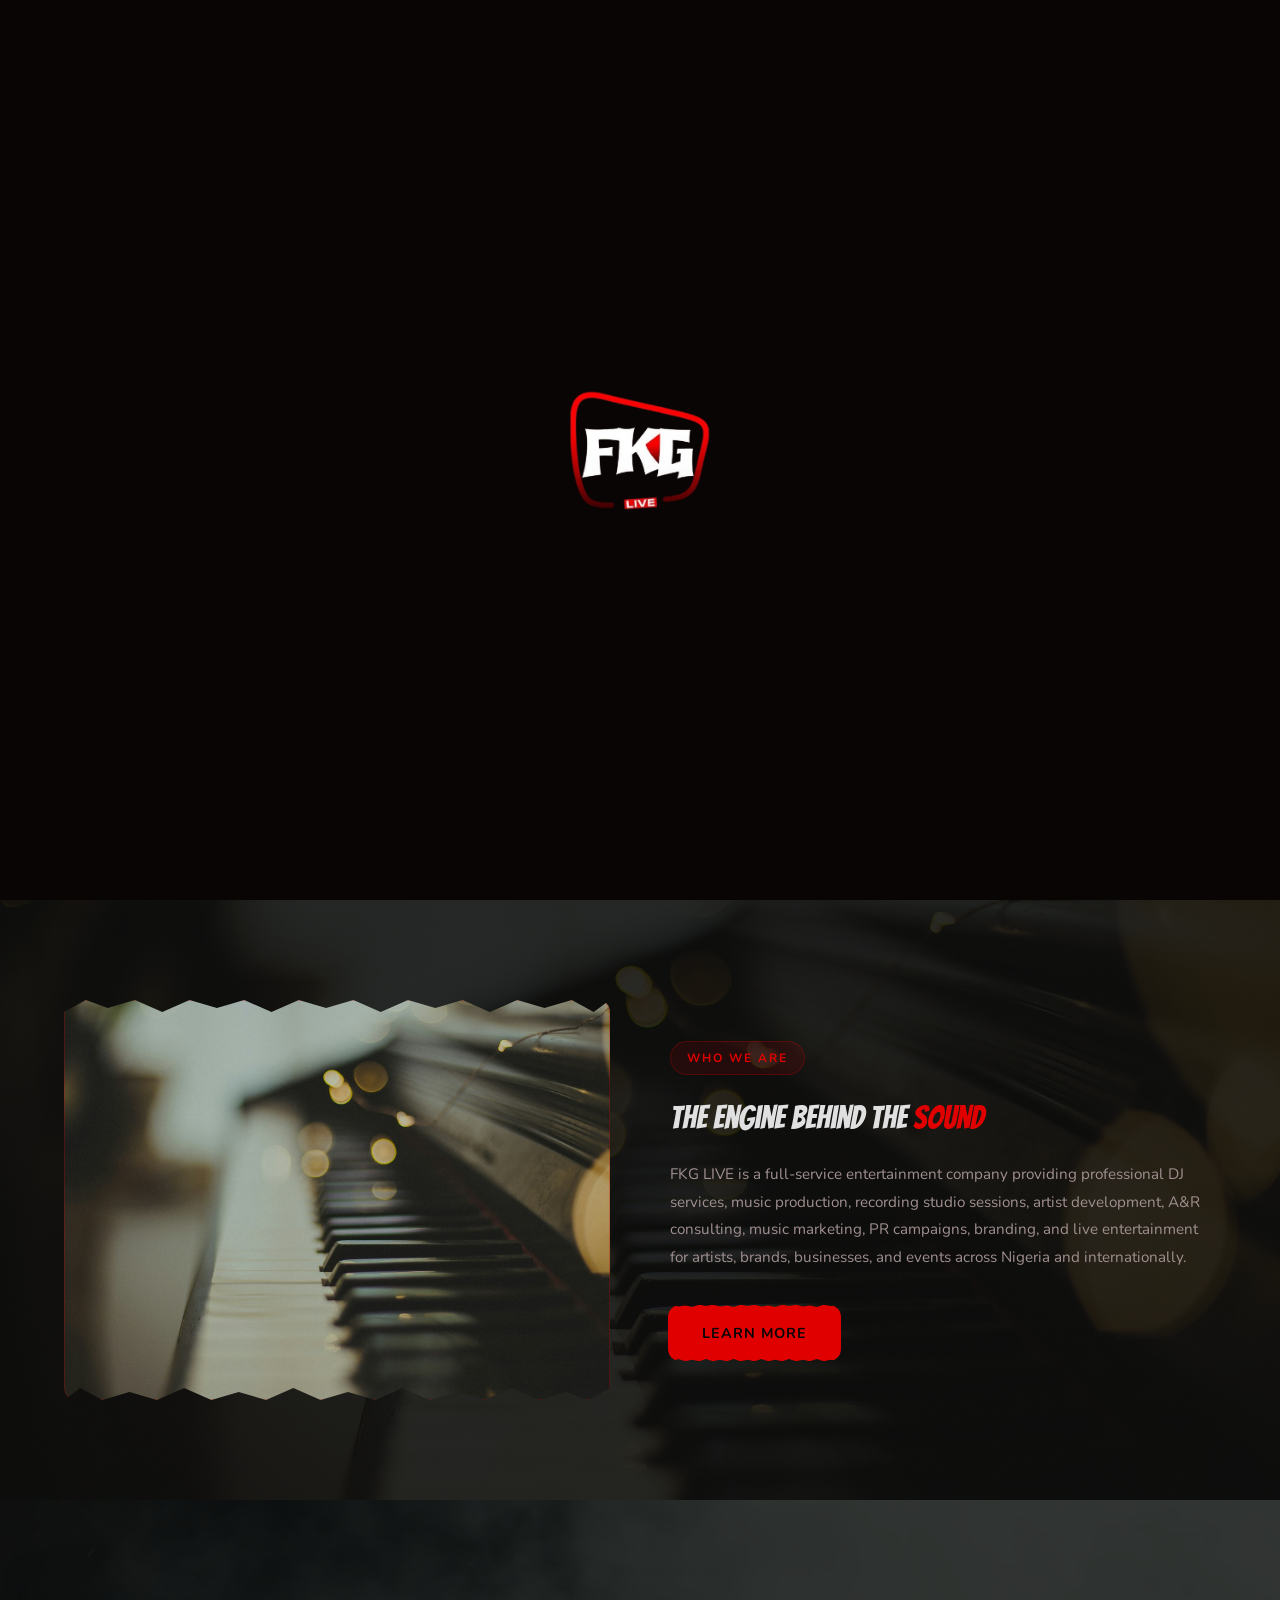
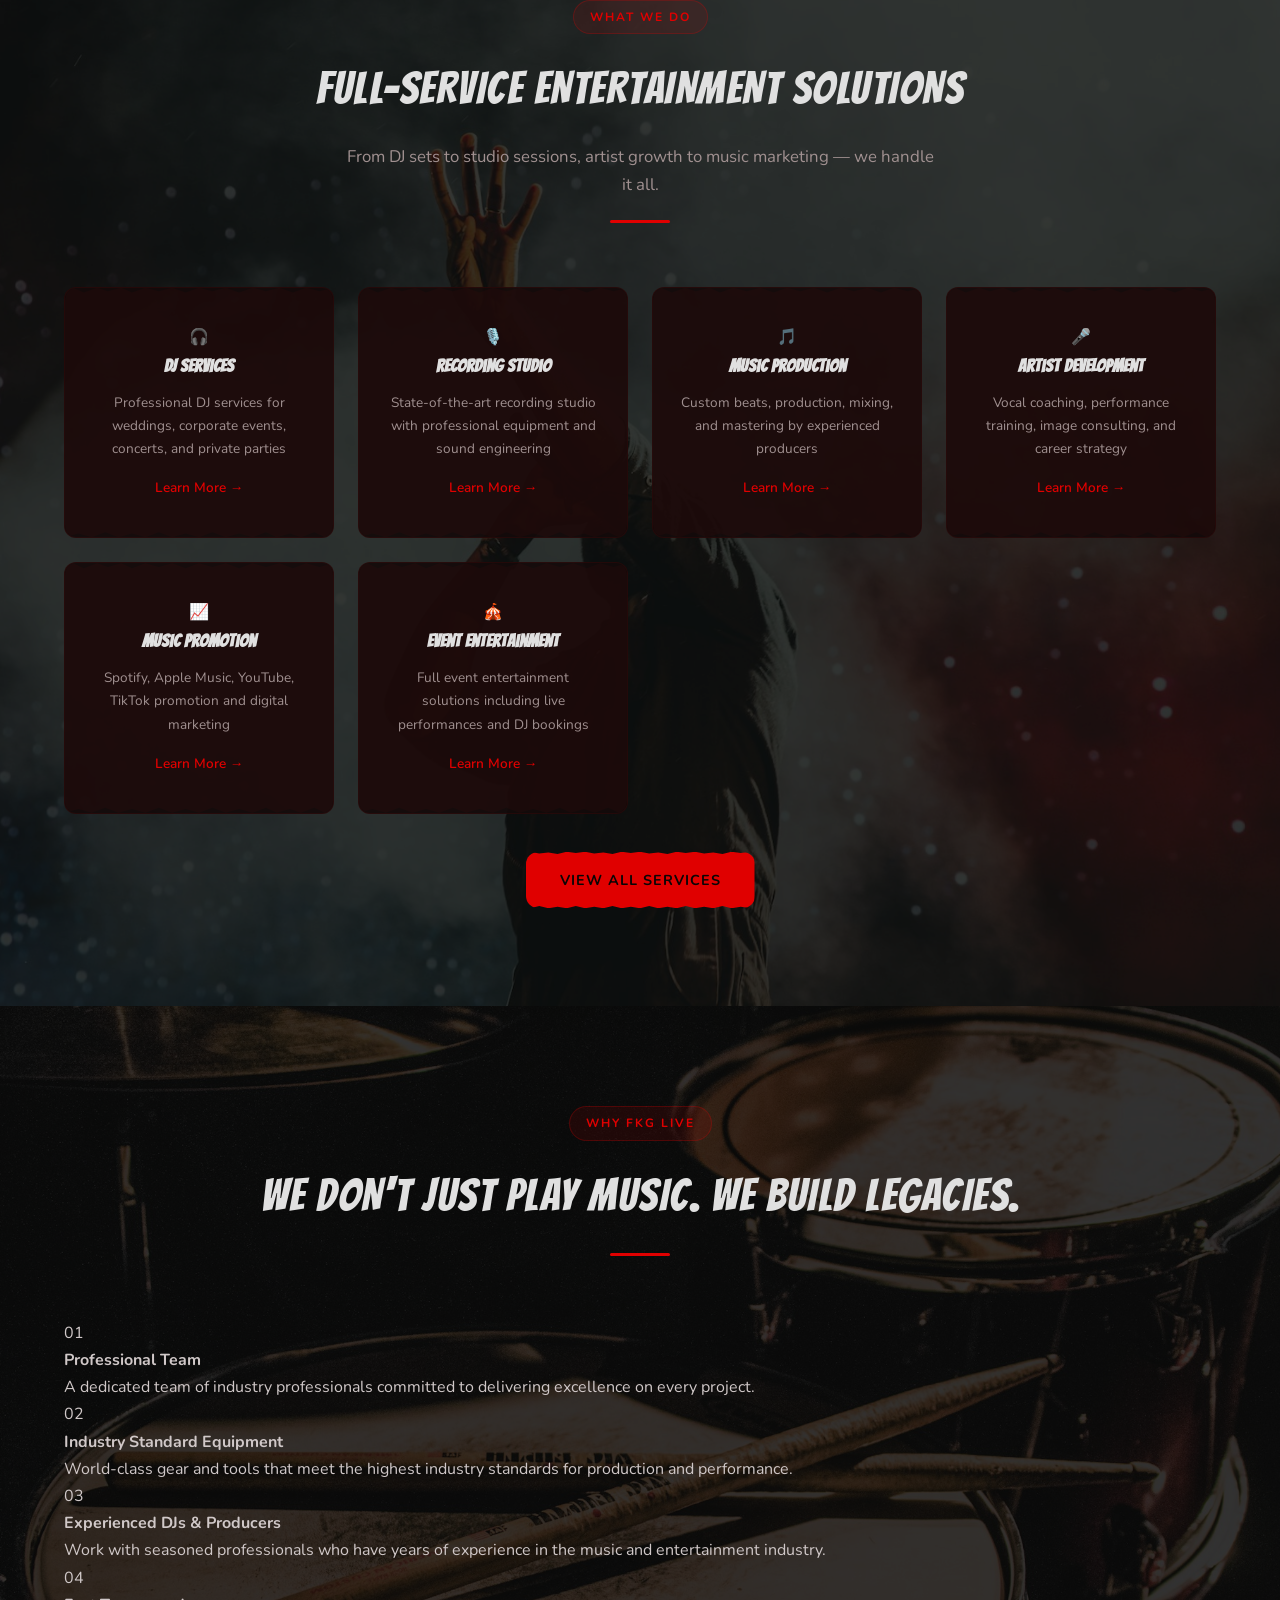
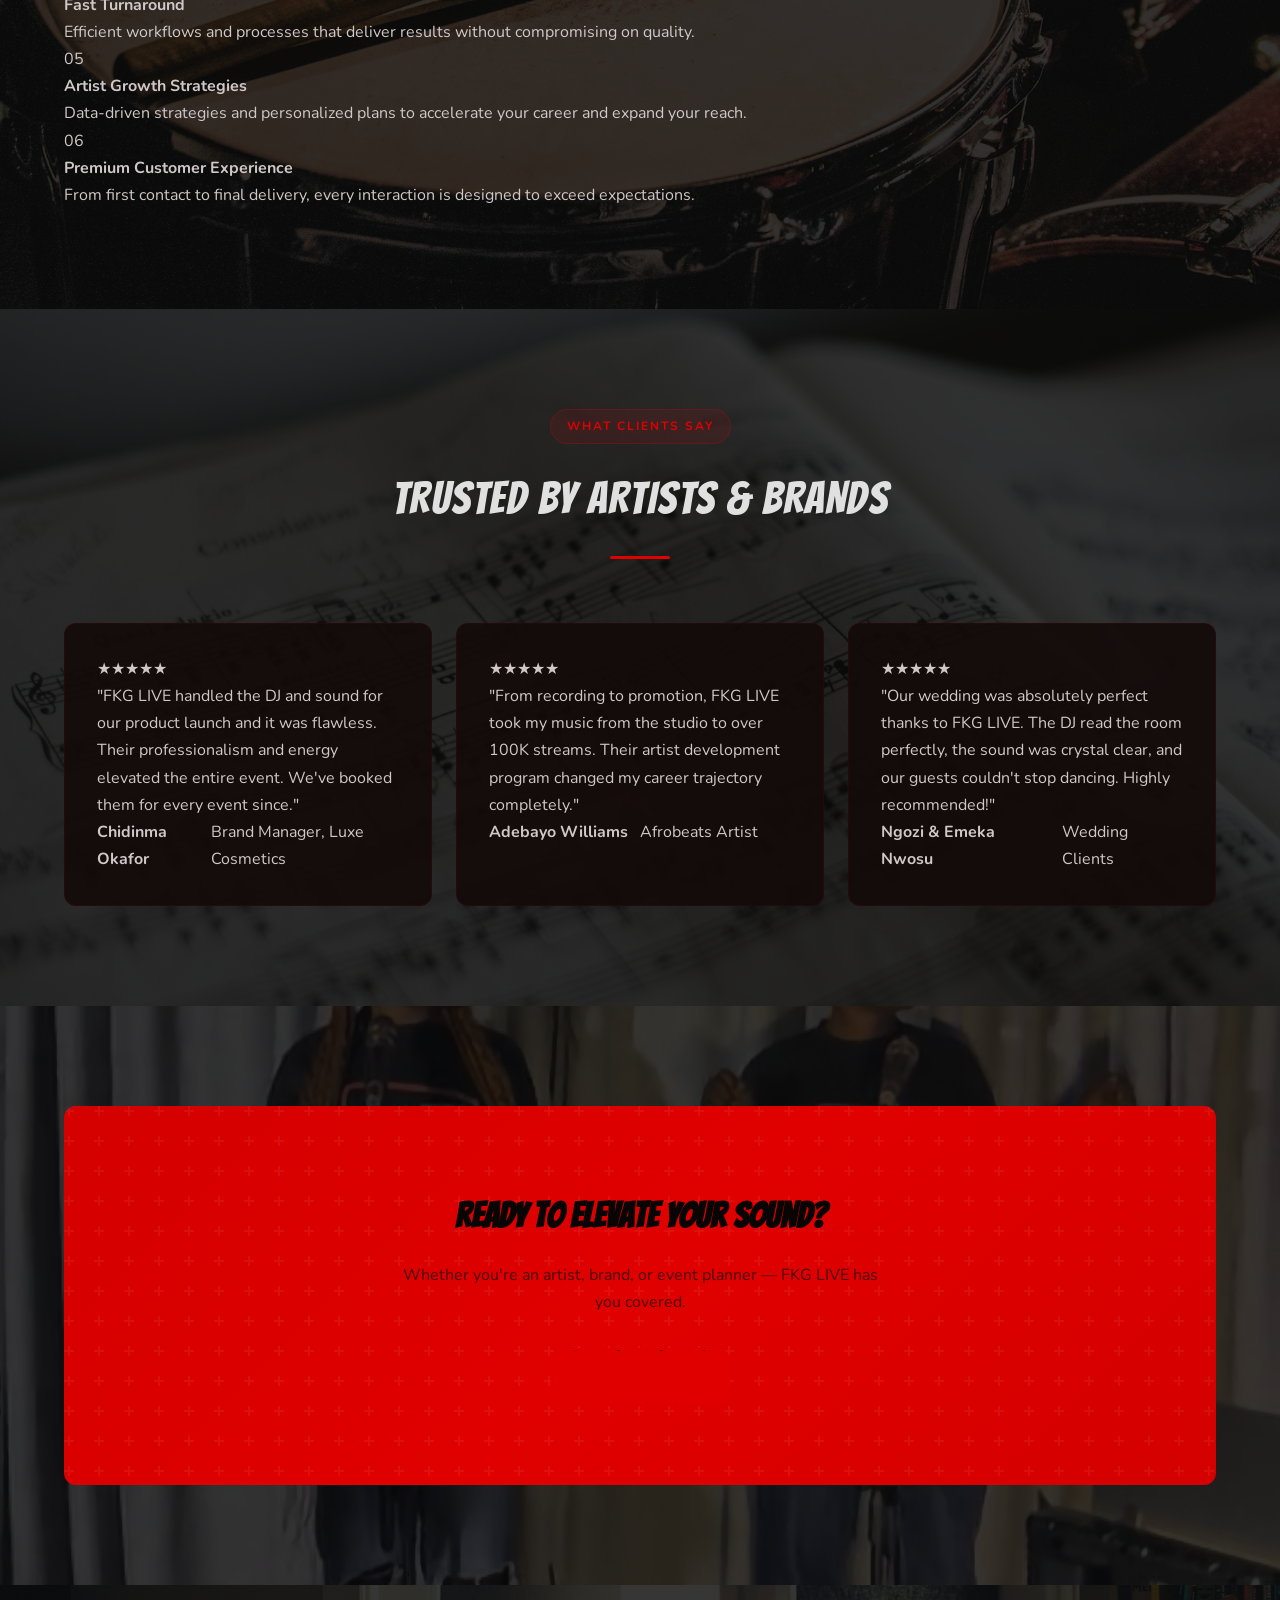
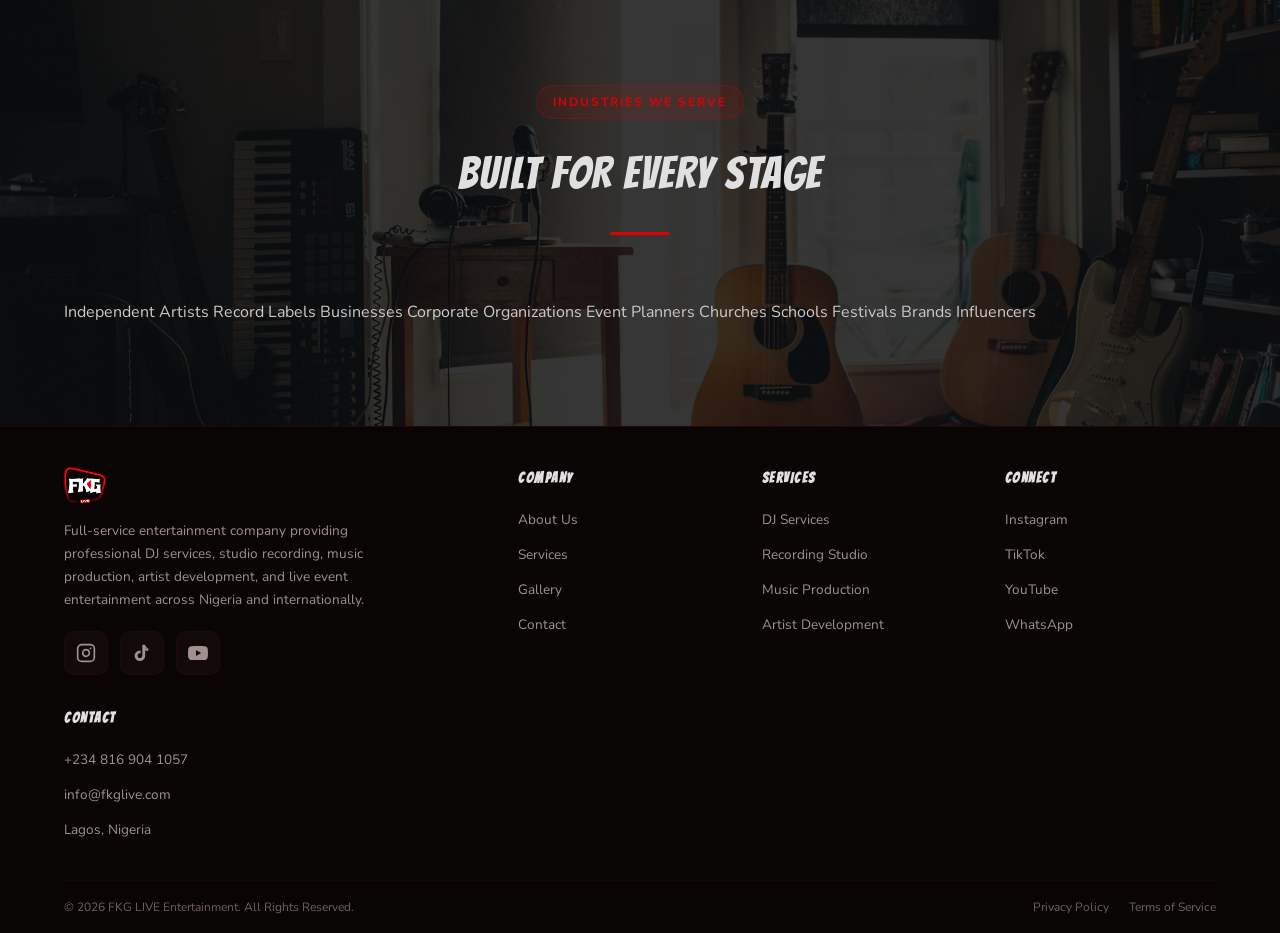
==== commit aea5a040: "Update hero/footer/live-recording images, brighten colors, improve mobile layout" ====
--- a/index.html
+++ b/index.html
@@ -84,7 +84,7 @@
 <!-- HERO -->
 <section class="hero">
   <div class="hero-bg">
-    <img src="images/hero-studio.jpg" alt="FKG LIVE Entertainment">
+    <img src="images/hero-bg.png" alt="FKG LIVE Entertainment">
     <div class="hero-overlay"></div>
   </div>
   <div class="hero-content">
@@ -265,7 +265,7 @@
 </section>
 
 <!-- CTA BANNER -->
-<section class="section-bg" style="background-image: url('images/studio-mixing.jpg');">
+<section class="section-bg" style="background-image: url('images/live-recording.png');">
   <div class="container">
     <div class="cta-banner fade-up">
       <h2>Ready to Elevate Your Sound?</h2>
--- a/css/style.css
+++ b/css/style.css
@@ -4,26 +4,63 @@
 @import url('https://fonts.googleapis.com/css2?family=Bangers&family=Nunito:wght@400;600;700;800&display=swap');
 
 :root {
-  --bg-primary: #0d0d0d;
-  --bg-secondary: #161616;
-  --bg-card: rgba(22, 22, 22, 0.92);
-  --bg-card-hover: rgba(34, 34, 34, 0.96);
-  --gold: #e8b84a;
-  --gold-light: #f5d97a;
-  --gold-dark: #c99a2e;
-  --red: #e83a4a;
-  --white: #ffffff;
-  --off-white: #faf6f1;
-  --light: #e0dbd6;
-  --medium: #b0a8a4;
-  --dark: #807874;
-  --border: rgba(232, 184, 74, 0.25);
-  --border-light: rgba(255, 255, 255, 0.08);
+  --bg-primary: #0a0505;
+  --bg-secondary: #120808;
+  --bg-card: rgba(20, 10, 10, 0.92);
+  --bg-card-hover: rgba(30, 15, 15, 0.96);
+  --red: #e00000;
+  --red-light: #ff3333;
+  --red-dark: #d40000;
+  --red-deep: #cc0000;
+  --white: #e0e0e0;
+  --pure-white: #ffffff;
+  --off-white: #f0ebeb;
+  --light: #d0c8c8;
+  --medium: #a09090;
+  --dark: #706060;
+  --border: rgba(224, 0, 0, 0.25);
+  --border-light: rgba(224, 0, 0, 0.08);
   --shadow: 0 4px 30px rgba(0, 0, 0, 0.45);
-  --shadow-gold: 0 4px 30px rgba(232, 184, 74, 0.2);
+  --shadow-red: 0 4px 30px rgba(224, 0, 0, 0.25);
   --radius: 12px;
   --radius-sm: 8px;
   --transition: all 0.3s cubic-bezier(0.4, 0, 0.2, 1);
+}
+
+@keyframes rgbwypp {
+  0% { color: #ff0000; }
+  14% { color: #00ff00; }
+  28% { color: #0088ff; }
+  42% { color: #ffffff; }
+  56% { color: #ffdd00; }
+  70% { color: #aa00ff; }
+  84% { color: #ff69b4; }
+  100% { color: #ff0000; }
+}
+@keyframes rgbwypp-bg {
+  0% { background-position: 0% 50%; }
+  50% { background-position: 100% 50%; }
+  100% { background-position: 0% 50%; }
+}
+@keyframes rgbwypp-border {
+  0% { border-color: #ff0000; box-shadow: 0 0 15px rgba(255,0,0,0.3); }
+  14% { border-color: #00ff00; box-shadow: 0 0 15px rgba(0,255,0,0.3); }
+  28% { border-color: #0088ff; box-shadow: 0 0 15px rgba(0,136,255,0.3); }
+  42% { border-color: #ffffff; box-shadow: 0 0 15px rgba(255,255,255,0.3); }
+  56% { border-color: #ffdd00; box-shadow: 0 0 15px rgba(255,221,0,0.3); }
+  70% { border-color: #aa00ff; box-shadow: 0 0 15px rgba(170,0,255,0.3); }
+  84% { border-color: #ff69b4; box-shadow: 0 0 15px rgba(255,105,180,0.3); }
+  100% { border-color: #ff0000; box-shadow: 0 0 15px rgba(255,0,0,0.3); }
+}
+@keyframes rgbwypp-glow {
+  0% { box-shadow: 0 0 20px rgba(255,0,0,0.4), inset 0 0 20px rgba(255,0,0,0.05); }
+  14% { box-shadow: 0 0 20px rgba(0,255,0,0.4), inset 0 0 20px rgba(0,255,0,0.05); }
+  28% { box-shadow: 0 0 20px rgba(0,136,255,0.4), inset 0 0 20px rgba(0,136,255,0.05); }
+  42% { box-shadow: 0 0 20px rgba(255,255,255,0.4), inset 0 0 20px rgba(255,255,255,0.05); }
+  56% { box-shadow: 0 0 20px rgba(255,221,0,0.4), inset 0 0 20px rgba(255,221,0,0.05); }
+  70% { box-shadow: 0 0 20px rgba(170,0,255,0.4), inset 0 0 20px rgba(170,0,255,0.05); }
+  84% { box-shadow: 0 0 20px rgba(255,105,180,0.4), inset 0 0 20px rgba(255,105,180,0.05); }
+  100% { box-shadow: 0 0 20px rgba(255,0,0,0.4), inset 0 0 20px rgba(255,0,0,0.05); }
 }
 
 *, *::before, *::after { margin: 0; padding: 0; box-sizing: border-box; }
@@ -59,7 +96,7 @@
 .splashscreen img { height: 120px; width: auto; animation: splashPulse 1.5s ease-in-out infinite; }
 .splashscreen .splash-text {
   font-family: 'Bangers', cursive; font-size: 0.8rem; font-weight: 600;
-  color: var(--gold); text-transform: uppercase; letter-spacing: 4px;
+  color: var(--red); text-transform: uppercase; letter-spacing: 4px;
   animation: splashFade 1.5s ease-in-out infinite;
 }
 @keyframes splashPulse {
@@ -106,33 +143,45 @@
   border: 1px solid transparent; transition: var(--transition);
 }
 .nav-links a:hover, .nav-links a.active {
-  color: var(--white); background: rgba(212, 168, 83, 0.12); border-color: var(--border);
+  color: var(--white); background: rgba(224, 0, 0, 0.12); border-color: var(--border);
 }
 .nav-cta {
-  background: var(--gold) !important; color: var(--bg-primary) !important;
-  border-color: var(--gold) !important; padding: 8px 28px !important;
+  background: var(--red) !important; color: var(--bg-primary) !important;
+  border-color: var(--red) !important; padding: 8px 28px !important;
+  position: relative; overflow: hidden;
+}
+.nav-cta::before {
+  content: ''; position: absolute; inset: 0; border-radius: 50px; z-index: -1;
+  background: linear-gradient(90deg, #ff0000, #00ff00, #0088ff, #ffffff, #ffdd00, #aa00ff, #ff69b4, #ff0000);
+  background-size: 400% 100%; opacity: 0; transition: opacity 0.4s ease;
+  animation: rgbwypp-bg 4s linear infinite;
 }
 .nav-cta:hover {
-  background: var(--gold-dark) !important; transform: translateY(-1px);
-  box-shadow: var(--shadow-gold);
-}
+  background: transparent !important; color: var(--white) !important;
+  transform: translateY(-1px); border-color: transparent !important;
+  box-shadow: 0 4px 20px rgba(255, 221, 0, 0.3);
+}
+.nav-cta:hover::before { opacity: 1; }
 .mobile-toggle {
-  display: none; background: none; border: 2px solid var(--gold); color: var(--gold);
-  font-size: 1.4rem; cursor: pointer; width: 44px; height: 44px; border-radius: 8px;
+  display: none; background: none; border: 2px solid var(--red); color: var(--red);
+  cursor: pointer; width: 44px; height: 44px; border-radius: 8px;
   align-items: center; justify-content: center; transition: var(--transition);
   flex-shrink: 0; position: relative; padding: 0;
 }
 .mobile-toggle span {
-  display: block; width: 20px; height: 2px; background: var(--gold); border-radius: 2px;
-  position: absolute; transition: all 0.3s cubic-bezier(0.4, 0, 0.2, 1);
-}
-.mobile-toggle span:nth-child(1) { transform: translateY(-6px); }
+  display: block; width: 20px; height: 2px; background: var(--red); border-radius: 2px;
+  position: absolute; left: 50%; margin-left: -10px;
+  transition: all 0.35s cubic-bezier(0.4, 0, 0.2, 1);
+}
+.mobile-toggle span:nth-child(1) { transform: translateY(-7px); }
 .mobile-toggle span:nth-child(2) { transform: translateY(0); }
-.mobile-toggle span:nth-child(3) { transform: translateY(6px); }
+.mobile-toggle span:nth-child(3) { transform: translateY(7px); }
 .mobile-toggle.active span:nth-child(1) { transform: rotate(45deg); }
 .mobile-toggle.active span:nth-child(2) { opacity: 0; transform: scaleX(0); }
 .mobile-toggle.active span:nth-child(3) { transform: rotate(-45deg); }
-.mobile-toggle:active { transform: scale(0.92); }
+.mobile-toggle.active { background: var(--red); border-color: var(--red); }
+.mobile-toggle.active span { background: var(--bg-primary); }
+.mobile-toggle:active { transform: scale(0.9); }
 
 /* ================================
    HERO SECTION
@@ -150,20 +199,21 @@
 .hero-content { position: relative; z-index: 2; text-align: center; max-width: 800px; padding: 0 24px; }
 .hero-badge {
   display: inline-flex; align-items: center; gap: 8px; padding: 8px 20px;
-  background: rgba(212, 168, 83, 0.15); border: 1px solid var(--border);
+  background: rgba(224, 0, 0, 0.15); border: 1px solid var(--border);
   border-radius: 50px; margin-bottom: 24px; font-size: 0.8rem; font-weight: 600;
-  color: var(--gold); text-transform: uppercase; letter-spacing: 1.5px;
+  color: var(--red); text-transform: uppercase; letter-spacing: 1.5px;
+  animation: rgbwypp-border 4s linear infinite;
 }
 .hero-badge::before {
-  content: ''; width: 8px; height: 8px; background: var(--gold);
-  border-radius: 50%; animation: pulse 2s infinite;
+  content: ''; width: 8px; height: 8px; background: var(--red);
+  border-radius: 50%; animation: pulse 2s infinite, rgbwypp 3s linear infinite;
 }
 .hero h1 {
   font-family: 'Bangers', cursive; font-size: clamp(2.5rem, 6vw, 4.5rem);
   font-weight: 400; color: var(--white); line-height: 1.1; margin-bottom: 16px;
   letter-spacing: 2px; text-transform: uppercase;
 }
-.hero h1 span { color: var(--gold); }
+.hero h1 span { color: var(--red); }
 .hero-sub { font-size: 1.15rem; color: var(--medium); max-width: 600px; margin: 0 auto 36px; line-height: 1.8; }
 .hero-buttons { display: flex; gap: 16px; justify-content: center; flex-wrap: wrap; }
 .hero-stats { display: flex; justify-content: center; gap: 48px; margin-top: 60px; padding-top: 40px; border-top: 1px solid var(--border-light); }
@@ -185,7 +235,7 @@
 .page-hero::after {
   content: ''; position: absolute; top: 50%; left: 50%;
   transform: translate(-50%, -50%); width: 600px; height: 600px;
-  background: radial-gradient(circle, rgba(212,168,83,0.15) 0%, transparent 70%); opacity: 0.15; z-index: 0;
+  background: radial-gradient(circle, rgba(224,0,0,0.15) 0%, transparent 70%); opacity: 0.15; z-index: 0;
 }
 .page-hero h1 {
   font-family: 'Bangers', cursive; font-size: clamp(2rem, 5vw, 3.5rem);
@@ -200,9 +250,10 @@
 section { padding: 100px 0; }
 .section-header { text-align: center; margin-bottom: 64px; }
 .section-badge {
-  display: inline-block; padding: 6px 16px; background: rgba(212,168,83,0.1);
+  display: inline-block; padding: 6px 16px; background: rgba(224,0,0,0.1);
   border: 1px solid var(--border); border-radius: 50px; font-size: 0.75rem;
-  font-weight: 700; color: var(--gold); text-transform: uppercase; letter-spacing: 2px; margin-bottom: 16px;
+  font-weight: 700; color: var(--red); text-transform: uppercase; letter-spacing: 2px; margin-bottom: 16px;
+  animation: rgbwypp-border 5s linear infinite;
 }
 .section-header h2 {
   font-family: 'Bangers', cursive; font-size: clamp(1.8rem, 4vw, 2.8rem);
@@ -210,7 +261,7 @@
   text-transform: uppercase;
 }
 .section-header p { font-size: 1.05rem; color: var(--medium); max-width: 600px; margin: 0 auto; }
-.section-divider { width: 60px; height: 3px; background: var(--gold); margin: 20px auto 0; border-radius: 2px; }
+.section-divider { width: 60px; height: 3px; background: var(--red); margin: 20px auto 0; border-radius: 2px; }
 
 /* ================================
    SECTION BACKGROUNDS
@@ -232,21 +283,28 @@
   display: inline-flex; align-items: center; gap: 8px; padding: 14px 32px;
   border-radius: 50px; font-size: 0.9rem; font-weight: 700; text-transform: uppercase;
   letter-spacing: 1px; border: none; cursor: pointer; transition: var(--transition);
-  position: relative; z-index: 1;
-}
-.btn-primary { background: var(--gold); color: var(--bg-primary); }
-.btn-primary:hover { background: var(--gold-dark); transform: translateY(-2px); box-shadow: var(--shadow-gold); }
-.btn-outline { background: transparent; color: var(--white); border: 2px solid var(--gold); }
-.btn-outline:hover { background: var(--gold); color: var(--bg-primary); transform: translateY(-2px); }
+  position: relative; z-index: 1; overflow: visible;
+}
+.btn::before {
+  content: ''; position: absolute; inset: 0; z-index: -1; border-radius: 50px;
+  background: linear-gradient(90deg, #ff0000, #00ff00, #0088ff, #ffffff, #ffdd00, #aa00ff, #ff69b4, #ff0000);
+  background-size: 400% 100%; opacity: 0; transition: opacity 0.4s ease;
+  animation: rgbwypp-bg 4s linear infinite;
+}
+.btn:hover::before { opacity: 1; }
+.btn-primary { background: var(--red); color: var(--bg-primary); }
+.btn-primary:hover { background: transparent; color: var(--white); transform: translateY(-2px); box-shadow: 0 4px 25px rgba(255, 221, 0, 0.3); border: 2px solid var(--red); }
+.btn-outline { background: transparent; color: var(--white); border: 2px solid var(--red); }
+.btn-outline:hover { background: var(--red); color: var(--bg-primary); transform: translateY(-2px); border-color: var(--red); box-shadow: 0 4px 25px rgba(224, 0, 0, 0.4); }
 .btn-red { background: var(--red); color: var(--white); }
-.btn-red:hover { background: #c01e2d; transform: translateY(-2px); box-shadow: 0 4px 30px rgba(224, 41, 58, 0.2); }
+.btn-red:hover { background: transparent; color: var(--white); transform: translateY(-2px); border: 2px solid var(--red); }
 
 /* ================================
    THORN BURNT EDGES
    ================================ */
 .btn::after {
   content: ''; position: absolute; inset: -2px; z-index: -1;
-  background: var(--gold);
+  background: var(--red);
   clip-path: polygon(
     0% 4%, 2% 0%, 6% 3%, 10% 1%, 14% 4%, 18% 0%, 22% 2%, 26% 0%, 30% 3%, 34% 1%,
     38% 4%, 42% 0%, 46% 2%, 50% 0%, 54% 3%, 58% 1%, 62% 4%, 66% 0%, 70% 2%, 74% 0%,
@@ -260,7 +318,7 @@
   opacity: 1;
   transition: opacity 0.3s ease;
 }
-.btn::before { display: none !important; }
+.btn::before { display: block !important; }
 
 .card, .course-card, .pricing-card, .service-card {
   position: relative;
@@ -268,7 +326,7 @@
 }
 .card::before, .course-card::before, .pricing-card::before, .service-card::before {
   content: ''; position: absolute; inset: 0; z-index: -1;
-  background: var(--gold-dark);
+  background: rgba(224, 0, 0, 0.04);
   clip-path: polygon(
     0% 2%, 3% 0%, 7% 2%, 12% 0%, 16% 1.5%, 21% 0%, 25% 2%, 30% 0%, 35% 1.5%,
     40% 0%, 45% 2%, 50% 0%, 55% 1.5%, 60% 0%, 65% 2%, 70% 0%, 75% 1.5%,
@@ -289,10 +347,10 @@
   background: var(--bg-card); border-radius: var(--radius);
   padding: 36px; transition: var(--transition); overflow: visible;
 }
-.card:hover { border-color: var(--gold); transform: translateY(-4px); box-shadow: var(--shadow-gold); }
+.card:hover { transform: translateY(-4px); animation: rgbwypp-glow 3s linear infinite; border-color: transparent; }
 .card h3 { font-family: 'Bangers', cursive; font-size: 1.2rem; font-weight: 700; color: var(--white); margin-bottom: 10px; }
 .card p { font-size: 0.9rem; color: var(--medium); line-height: 1.7; }
-.card-link { display: inline-flex; align-items: center; gap: 6px; margin-top: 16px; font-size: 0.85rem; font-weight: 600; color: var(--gold); }
+.card-link { display: inline-flex; align-items: center; gap: 6px; margin-top: 16px; font-size: 0.85rem; font-weight: 600; color: var(--red); }
 .card-link:hover { gap: 10px; }
 
 /* ================================
@@ -304,17 +362,17 @@
   padding: 36px 28px; text-align: center; transition: var(--transition); overflow: visible;
 }
 .service-card:hover {
-  border-color: var(--gold); transform: translateY(-6px);
-  box-shadow: var(--shadow-gold); background: var(--bg-card-hover);
+  transform: translateY(-6px); animation: rgbwypp-glow 3s linear infinite;
+  background: var(--bg-card-hover); border: 1px solid transparent;
 }
 .service-card-icon {
   width: 64px; height: 64px; margin: 0 auto 20px; border-radius: 16px;
-  background: rgba(212, 168, 83, 0.1); border: 1px solid var(--border);
+  background: rgba(224, 0, 0, 0.1); border: 1px solid var(--border);
   display: flex; align-items: center; justify-content: center;
-  font-size: 1.5rem; color: var(--gold); transition: var(--transition);
+  font-size: 1.5rem; color: var(--red); transition: var(--transition);
 }
 .service-card:hover .service-card-icon {
-  background: var(--gold); color: var(--bg-primary);
+  background: var(--red); color: var(--bg-primary);
 }
 .service-card h3 {
   font-family: 'Bangers', cursive; font-size: 1.1rem; font-weight: 700;
@@ -330,12 +388,12 @@
   background: var(--bg-card); border-radius: var(--radius);
   overflow: hidden; transition: var(--transition);
 }
-.course-card:hover { border-color: var(--gold); transform: translateY(-4px); box-shadow: var(--shadow-gold); }
+.course-card:hover { transform: translateY(-4px); animation: rgbwypp-glow 3s linear infinite; border-color: transparent; }
 .course-card-img { height: 200px; overflow: hidden; position: relative; }
 .course-card-img img { width: 100%; height: 100%; object-fit: cover; transition: transform 0.6s ease; }
 .course-card:hover .course-card-img img { transform: scale(1.05); }
 .course-card-badge {
-  position: absolute; top: 16px; left: 16px; padding: 4px 12px; background: var(--gold);
+  position: absolute; top: 16px; left: 16px; padding: 4px 12px; background: var(--red);
   border-radius: 50px; font-size: 0.7rem; font-weight: 700; color: var(--bg-primary);
   text-transform: uppercase; letter-spacing: 1px;
 }
@@ -345,7 +403,7 @@
   color: var(--white); margin-bottom: 8px;
 }
 .course-card-skills {
-  font-size: 0.75rem; font-weight: 600; color: var(--gold);
+  font-size: 0.75rem; font-weight: 600; color: var(--red);
   text-transform: uppercase; letter-spacing: 1px; margin-bottom: 12px;
 }
 .course-card-body p { font-size: 0.85rem; color: var(--medium); margin-bottom: 16px; }
@@ -362,7 +420,7 @@
   transition: var(--transition); position: relative; overflow: visible;
 }
 .stat-card::before {
-  content: ''; position: absolute; inset: 0; z-index: -1; background: var(--gold-dark);
+  content: ''; position: absolute; inset: 0; z-index: -1; background: rgba(224, 0, 0, 0.04);
   clip-path: polygon(
     0% 2%, 3% 0%, 7% 2%, 12% 0%, 16% 1.5%, 21% 0%, 25% 2%, 30% 0%, 35% 1.5%,
     40% 0%, 45% 2%, 50% 0%, 55% 1.5%, 60% 0%, 65% 2%, 70% 0%, 75% 1.5%,
@@ -373,10 +431,10 @@
   );
   border-radius: var(--radius); opacity: 1;
 }
-.stat-card:hover { border-color: var(--gold); transform: translateY(-4px); box-shadow: var(--shadow-gold); }
+.stat-card:hover { border-color: var(--red); transform: translateY(-4px); box-shadow: var(--shadow-red); }
 .stat-number {
   font-family: 'Bangers', cursive; font-size: 2.8rem; font-weight: 400;
-  color: var(--gold); line-height: 1; margin-bottom: 8px;
+  color: var(--red); line-height: 1; margin-bottom: 8px;
 }
 .stat-card h4 {
   font-family: 'Bangers', cursive; font-size: 0.95rem; font-weight: 700;
@@ -391,12 +449,12 @@
 .journey-step { text-align: center; padding: 32px 20px; position: relative; }
 .journey-step::after {
   content: '→'; position: absolute; right: -16px; top: 50%;
-  transform: translateY(-50%); color: var(--gold); font-size: 1.5rem; font-weight: 700;
+  transform: translateY(-50%); color: var(--red); font-size: 1.5rem; font-weight: 700;
 }
 .journey-step:last-child::after { display: none; }
 .journey-num {
   font-family: 'Bangers', cursive; font-size: 2.5rem; font-weight: 400;
-  color: var(--gold); opacity: 0.3; margin-bottom: 8px;
+  color: var(--red); opacity: 0.3; margin-bottom: 8px;
 }
 .journey-step h4 {
   font-family: 'Bangers', cursive; font-size: 0.9rem; font-weight: 700;
@@ -412,8 +470,8 @@
   background: var(--bg-card); border: 1px solid var(--border-light);
   border-radius: var(--radius); padding: 32px; transition: var(--transition);
 }
-.testimonial-card:hover { border-color: var(--gold); box-shadow: var(--shadow-gold); }
-.testimonial-card .stars { color: var(--gold); font-size: 0.9rem; margin-bottom: 16px; letter-spacing: 2px; }
+.testimonial-card:hover { border-color: var(--red); box-shadow: var(--shadow-red); }
+.testimonial-card .stars { color: var(--red); font-size: 0.9rem; margin-bottom: 16px; letter-spacing: 2px; }
 .testimonial-card blockquote {
   font-size: 0.95rem; color: var(--light); font-style: italic;
   line-height: 1.8; margin-bottom: 20px;
@@ -422,7 +480,7 @@
 .testimonial-avatar {
   width: 44px; height: 44px; border-radius: 50%; background: var(--bg-secondary);
   border: 2px solid var(--border); display: flex; align-items: center; justify-content: center;
-  font-weight: 700; color: var(--gold); font-size: 0.9rem;
+  font-weight: 700; color: var(--red); font-size: 0.9rem;
 }
 .testimonial-info h5 { font-size: 0.85rem; font-weight: 700; color: var(--white); }
 .testimonial-info p { font-size: 0.75rem; color: var(--dark); }
@@ -450,13 +508,13 @@
 .gallery-overlay h4 {
   font-family: 'Bangers', cursive; font-size: 1rem; font-weight: 700; color: var(--white);
 }
-.gallery-overlay span { font-size: 0.8rem; color: var(--gold); }
+.gallery-overlay span { font-size: 0.8rem; color: var(--red); }
 
 /* ================================
    CTA BANNER
    ================================ */
 .cta-banner {
-  background: linear-gradient(135deg, var(--gold-dark) 0%, var(--gold) 50%, var(--gold-dark) 100%);
+  background: linear-gradient(135deg, var(--red-dark) 0%, var(--red) 50%, var(--red-dark) 100%);
   border-radius: var(--radius); padding: 80px 40px; text-align: center;
   position: relative; overflow: hidden;
 }
@@ -473,8 +531,11 @@
   max-width: 500px; margin-left: auto; margin-right: auto; position: relative;
 }
 .cta-banner .btn { position: relative; }
-.cta-banner .btn-primary { background: var(--bg-primary); color: var(--gold); }
-.cta-banner .btn-primary:hover { background: var(--white); transform: translateY(-2px); }
+.cta-banner .btn-primary { background: var(--bg-primary); color: var(--red); border: 2px solid var(--red); }
+.cta-banner .btn-primary:hover {
+  background: transparent; color: var(--white); border-color: transparent;
+  animation: rgbwypp-glow 3s linear infinite;
+}
 
 /* ================================
    CONTACT
@@ -493,7 +554,7 @@
   transition: var(--transition); outline: none;
 }
 .form-group input:focus, .form-group select:focus, .form-group textarea:focus {
-  border-color: var(--gold); box-shadow: 0 0 0 3px rgba(212, 168, 83, 0.15);
+  border-color: var(--red); box-shadow: 0 0 0 3px rgba(224, 0, 0, 0.15);
 }
 .form-group textarea { resize: vertical; min-height: 120px; }
 .contact-info-card {
@@ -502,7 +563,7 @@
   position: relative; overflow: visible;
 }
 .contact-info-card::before {
-  content: ''; position: absolute; inset: 0; z-index: -1; background: var(--gold-dark);
+  content: ''; position: absolute; inset: 0; z-index: -1; background: rgba(224, 0, 0, 0.04);
   clip-path: polygon(
     0% 2%, 3% 0%, 7% 2%, 12% 0%, 16% 1.5%, 21% 0%, 25% 2%, 30% 0%, 35% 1.5%,
     40% 0%, 45% 2%, 50% 0%, 55% 1.5%, 60% 0%, 65% 2%, 70% 0%, 75% 1.5%,
@@ -524,8 +585,8 @@
 .contact-info-item:last-child { border-bottom: none; }
 .contact-info-icon {
   width: 40px; height: 40px; border-radius: 10px;
-  background: rgba(212, 168, 83, 0.1); display: flex; align-items: center;
-  justify-content: center; color: var(--gold); font-size: 1rem; flex-shrink: 0;
+  background: rgba(224, 0, 0, 0.1); display: flex; align-items: center;
+  justify-content: center; color: var(--red); font-size: 1rem; flex-shrink: 0;
 }
 .contact-info-item h5 { font-size: 0.85rem; font-weight: 700; color: var(--white); margin-bottom: 2px; }
 .contact-info-item p { font-size: 0.8rem; color: var(--medium); }
@@ -536,31 +597,54 @@
   justify-content: center; color: var(--medium); transition: var(--transition);
 }
 .social-link svg { width: 20px; height: 20px; }
-.social-link:hover { background: var(--gold); border-color: var(--gold); color: var(--bg-primary); }
+.social-link:hover {
+  animation: rgbwypp-border 2s linear infinite;
+  background: var(--bg-card-hover); transform: translateY(-2px);
+}
+.social-link:hover svg { animation: rgbwypp 2s linear infinite; }
 
 /* ================================
    FOOTER
    ================================ */
 .footer {
-  background: var(--bg-secondary); border-top: 1px solid var(--border-light); padding: 80px 0 0;
-}
-.footer-grid { display: grid; grid-template-columns: 2fr 1fr 1fr 1fr; gap: 48px; margin-bottom: 60px; }
+  background: var(--bg-secondary); background-image: url('../images/footer-bg.png'); background-size: cover; background-position: center; border-top: 1px solid var(--border-light); padding: 40px 0 0; position: relative;
+}
+.footer::before {
+  content: ''; position: absolute; inset: 0; z-index: 0; background: rgba(10, 5, 5, 0.88);
+}
+.footer > .container { position: relative; z-index: 1; }
+.footer-grid { display: grid; grid-template-columns: 2fr 1fr 1fr 1fr; gap: 32px; margin-bottom: 32px; }
 .footer-brand img { height: 36px; margin-bottom: 16px; filter: brightness(1.1); }
 .footer-brand p { font-size: 0.85rem; color: var(--medium); line-height: 1.7; max-width: 300px; }
 .footer-col h4 {
   font-family: 'Bangers', cursive; font-size: 0.85rem; font-weight: 700;
-  color: var(--white); text-transform: uppercase; letter-spacing: 1.5px; margin-bottom: 20px;
-}
-.footer-col a { display: block; font-size: 0.85rem; color: var(--medium); padding: 6px 0; }
-.footer-col a:hover { color: var(--gold); padding-left: 4px; }
+  color: var(--white); text-transform: uppercase; letter-spacing: 1.5px; margin-bottom: 12px;
+}
+.footer-col a {
+  display: block; font-size: 0.85rem; color: var(--medium); padding: 6px 0;
+  transition: all 0.3s ease; position: relative;
+}
+.footer-col a:hover {
+  padding-left: 8px; animation: rgbwypp 2s linear infinite;
+  text-shadow: 0 0 10px currentColor;
+}
+.footer-col a::after {
+  content: ''; position: absolute; bottom: 4px; left: 0; width: 0; height: 1px;
+  background: linear-gradient(90deg, #ff0000, #00ff00, #0088ff, #ffdd00, #aa00ff, #ff69b4);
+  background-size: 400% 100%; animation: rgbwypp-bg 3s linear infinite;
+  transition: width 0.3s ease;
+}
+.footer-col a:hover::after { width: 100%; }
 .footer-bottom {
-  border-top: 1px solid var(--border-light); padding: 24px 0;
-  display: flex; justify-content: space-between; align-items: center; flex-wrap: wrap; gap: 16px;
+  border-top: 1px solid var(--border-light); padding: 16px 0;
+  display: flex; justify-content: space-between; align-items: center; flex-wrap: wrap; gap: 12px;
 }
 .footer-bottom p { font-size: 0.75rem; color: var(--dark); }
 .footer-bottom-links { display: flex; gap: 20px; }
-.footer-bottom-links a { font-size: 0.75rem; color: var(--dark); }
-.footer-bottom-links a:hover { color: var(--gold); }
+.footer-bottom-links a {
+  font-size: 0.75rem; color: var(--dark); transition: all 0.3s ease;
+}
+.footer-bottom-links a:hover { animation: rgbwypp 2s linear infinite; text-shadow: 0 0 8px currentColor; }
 
 /* ================================
    ABOUT PAGE — TIMELINE
@@ -578,7 +662,7 @@
 .timeline-item:nth-child(odd) { padding-right: 40px; }
 .timeline-dot {
   position: absolute; top: 8px; width: 16px; height: 16px;
-  background: var(--gold); border: 3px solid var(--bg-primary);
+  background: var(--red); border: 3px solid var(--bg-primary);
   border-radius: 50%; z-index: 1;
 }
 .timeline-item:nth-child(odd) .timeline-dot { right: -8px; }
@@ -587,10 +671,10 @@
   background: var(--bg-card); border: 1px solid var(--border-light);
   border-radius: var(--radius); padding: 24px; transition: var(--transition);
 }
-.timeline-content:hover { border-color: var(--gold); box-shadow: var(--shadow-gold); }
+.timeline-content:hover { border-color: var(--red); box-shadow: var(--shadow-red); }
 .timeline-year {
   font-family: 'Bangers', cursive; font-size: 0.8rem; font-weight: 700;
-  color: var(--gold); text-transform: uppercase; letter-spacing: 1px; margin-bottom: 8px;
+  color: var(--red); text-transform: uppercase; letter-spacing: 1px; margin-bottom: 8px;
 }
 .timeline-content h4 {
   font-family: 'Bangers', cursive; font-size: 1.05rem; font-weight: 700;
@@ -608,7 +692,7 @@
   position: relative;
 }
 .team-card::before {
-  content: ''; position: absolute; inset: 0; z-index: -1; background: var(--gold-dark);
+  content: ''; position: absolute; inset: 0; z-index: -1; background: var(--red-dark);
   clip-path: polygon(
     0% 2%, 3% 0%, 7% 2%, 12% 0%, 16% 1.5%, 21% 0%, 25% 2%, 30% 0%, 35% 1.5%,
     40% 0%, 45% 2%, 50% 0%, 55% 1.5%, 60% 0%, 65% 2%, 70% 0%, 75% 1.5%,
@@ -619,7 +703,7 @@
   );
   border-radius: var(--radius); opacity: 1;
 }
-.team-card:hover { border-color: var(--gold); transform: translateY(-4px); box-shadow: var(--shadow-gold); }
+.team-card:hover { border-color: var(--red); transform: translateY(-4px); box-shadow: var(--shadow-red); }
 .team-card-img { height: 280px; overflow: hidden; }
 .team-card-img img { width: 100%; height: 100%; object-fit: cover; transition: transform 0.6s ease; }
 .team-card:hover .team-card-img img { transform: scale(1.05); }
@@ -628,7 +712,7 @@
   font-family: 'Bangers', cursive; font-size: 1.1rem; font-weight: 700;
   color: var(--white); margin-bottom: 4px;
 }
-.team-card-body span { font-size: 0.8rem; color: var(--gold); font-weight: 600; }
+.team-card-body span { font-size: 0.8rem; color: var(--red); font-weight: 600; }
 .team-card-body p { font-size: 0.85rem; color: var(--medium); margin-top: 8px; }
 
 /* ================================
@@ -655,7 +739,7 @@
   font-family: 'Bangers', cursive; font-size: 2rem; font-weight: 400;
   color: var(--white); margin-bottom: 16px;
 }
-.about-text h2 span { color: var(--gold); }
+.about-text h2 span { color: var(--red); }
 .about-text p { font-size: 0.95rem; color: var(--medium); margin-bottom: 16px; line-height: 1.8; }
 .about-features { display: grid; grid-template-columns: 1fr 1fr; gap: 16px; margin-top: 28px; }
 .about-feature {
@@ -663,7 +747,7 @@
   background: var(--bg-card); border-radius: var(--radius-sm); border: 1px solid var(--border-light);
 }
 .about-feature span { font-size: 0.85rem; font-weight: 600; color: var(--light); }
-.about-feature::before { content: '\2713'; color: var(--gold); font-weight: 800; }
+.about-feature::before { content: '\2713'; color: var(--red); font-weight: 800; }
 
 /* ================================
    PRICING
@@ -675,19 +759,19 @@
   transition: var(--transition); position: relative; overflow: visible;
 }
 .pricing-card.featured {
-  border-color: var(--gold);
-  background: linear-gradient(180deg, rgba(212,168,83,0.08) 0%, var(--bg-card) 100%);
+  border-color: var(--red);
+  background: linear-gradient(180deg, rgba(224, 0, 0, 0.08) 0%, var(--bg-card) 100%);
 }
 .pricing-card.featured::after {
   content: 'MOST POPULAR'; position: absolute; top: -1px; left: 50%;
-  transform: translateX(-50%); padding: 6px 20px; background: var(--gold);
+  transform: translateX(-50%); padding: 6px 20px; background: var(--red);
   border-radius: 0 0 8px 8px; font-size: 0.65rem; font-weight: 800;
   color: var(--bg-primary); letter-spacing: 1.5px;
 }
-.pricing-card:hover { transform: translateY(-4px); box-shadow: var(--shadow-gold); }
+.pricing-card:hover { transform: translateY(-4px); box-shadow: var(--shadow-red); }
 .pricing-card h3 {
   font-family: 'Bangers', cursive; font-size: 1rem; font-weight: 700;
-  color: var(--gold); text-transform: uppercase; letter-spacing: 1px; margin-bottom: 8px;
+  color: var(--red); text-transform: uppercase; letter-spacing: 1px; margin-bottom: 8px;
 }
 .pricing-card .price {
   font-family: 'Bangers', cursive; font-size: 2.5rem; font-weight: 400;
@@ -700,7 +784,7 @@
   padding: 10px 0; border-bottom: 1px solid var(--border-light);
   font-size: 0.85rem; color: var(--medium); display: flex; align-items: center; gap: 8px;
 }
-.pricing-card li::before { content: '\2713'; color: var(--gold); font-weight: 700; font-size: 0.8rem; }
+.pricing-card li::before { content: '\2713'; color: var(--red); font-weight: 700; font-size: 0.8rem; }
 .pricing-card .btn { width: 100%; justify-content: center; }
 
 /* ================================
@@ -712,7 +796,7 @@
 }
 .schedule-table th {
   background: var(--bg-card); padding: 16px 20px; text-align: left;
-  font-size: 0.75rem; font-weight: 700; color: var(--gold);
+  font-size: 0.75rem; font-weight: 700; color: var(--red);
   text-transform: uppercase; letter-spacing: 1.5px; border-bottom: 1px solid var(--border-light);
 }
 .schedule-table td {
@@ -720,12 +804,12 @@
   border-bottom: 1px solid var(--border-light);
 }
 .schedule-table tr:last-child td { border-bottom: none; }
-.schedule-table tr:hover td { background: rgba(212,168,83,0.03); }
+.schedule-table tr:hover td { background: rgba(224, 0, 0, 0.03); }
 .schedule-badge {
   display: inline-block; padding: 3px 10px; border-radius: 50px;
   font-size: 0.7rem; font-weight: 700; text-transform: uppercase;
 }
-.schedule-badge.beginner { background: rgba(212,168,83,0.15); color: var(--gold); }
+.schedule-badge.beginner { background: rgba(224,0,0,0.15); color: var(--red); }
 .schedule-badge.intermediate { background: rgba(224,41,58,0.15); color: var(--red); }
 .schedule-badge.all { background: rgba(255,255,255,0.08); color: var(--light); }
 
@@ -737,9 +821,9 @@
   padding: 16px 24px; border-bottom: 1px solid var(--border-light); transition: var(--transition);
 }
 .market-row:last-child { border-bottom: none; }
-.market-row:hover { background: rgba(212,168,83,0.03); }
+.market-row:hover { background: rgba(224, 0, 0, 0.03); }
 .market-row.highlight {
-  background: rgba(212,168,83,0.06); border: 1px solid var(--border);
+  background: rgba(224,0,0,0.06); border: 1px solid var(--border);
   border-radius: var(--radius-sm);
 }
 .market-row .label { font-size: 0.9rem; font-weight: 600; color: var(--light); }
@@ -747,7 +831,7 @@
 .market-row .price {
   font-family: 'Bangers', cursive; font-size: 1rem; font-weight: 700; color: var(--medium);
 }
-.market-row.highlight .price { color: var(--gold); font-size: 1.1rem; }
+.market-row.highlight .price { color: var(--red); font-size: 1.1rem; }
 
 /* ================================
    ANIMATIONS
@@ -792,12 +876,14 @@
     border: none; border-bottom: 1px solid var(--border-light); width: 100%;
   }
   .nav-links a:last-child { border-bottom: none; }
-  .nav-links a:hover, .nav-links a.active { background: rgba(232, 184, 74, 0.1); }
+  .nav-links a:hover, .nav-links a.active { background: rgba(224, 0, 0, 0.1); }
   .nav-cta { margin-top: 4px; text-align: center; }
   .mobile-toggle { display: flex; }
-  .hero { padding-top: 140px; }
+  .hero { padding-top: 140px; min-height: 100vh; }
+  .hero-content { display: flex; flex-direction: column; min-height: calc(100vh - 140px); justify-content: center; }
+  .hero-buttons { margin-top: auto; padding-top: 24px; }
   .hero h1 { font-size: clamp(2rem, 5vw, 3rem); }
-  .hero-stats { flex-direction: column; gap: 24px; }
+  .hero-stats { flex-direction: row; flex-wrap: wrap; justify-content: center; gap: 24px; padding-top: 20px; }
   .about-grid { grid-template-columns: 1fr; }
   .contact-grid { grid-template-columns: 1fr; }
   .footer-grid { grid-template-columns: 1fr; }
@@ -819,11 +905,12 @@
    ================================ */
 @media (max-width: 480px) {
   section { padding: 56px 0; }
-  .hero { padding-top: 120px; min-height: auto; padding-bottom: 60px; }
+  .hero { padding-top: 120px; min-height: 100vh; padding-bottom: 40px; }
+  .hero-content { display: flex; flex-direction: column; min-height: calc(100vh - 120px); justify-content: center; }
   .hero h1 { font-size: 1.8rem; }
   .hero-sub { font-size: 1rem; }
-  .hero-buttons { flex-direction: column; align-items: center; }
-  .hero-stats { gap: 16px; }
+  .hero-buttons { margin-top: auto; padding-top: 16px; flex-direction: row; align-items: center; justify-content: center; gap: 12px; }
+  .hero-stats { gap: 12px; flex-wrap: wrap; justify-content: center; }
   .hero-stat h3 { font-size: 1.5rem; }
   .section-header h2 { font-size: 1.5rem; }
   .section-header { margin-bottom: 40px; }
